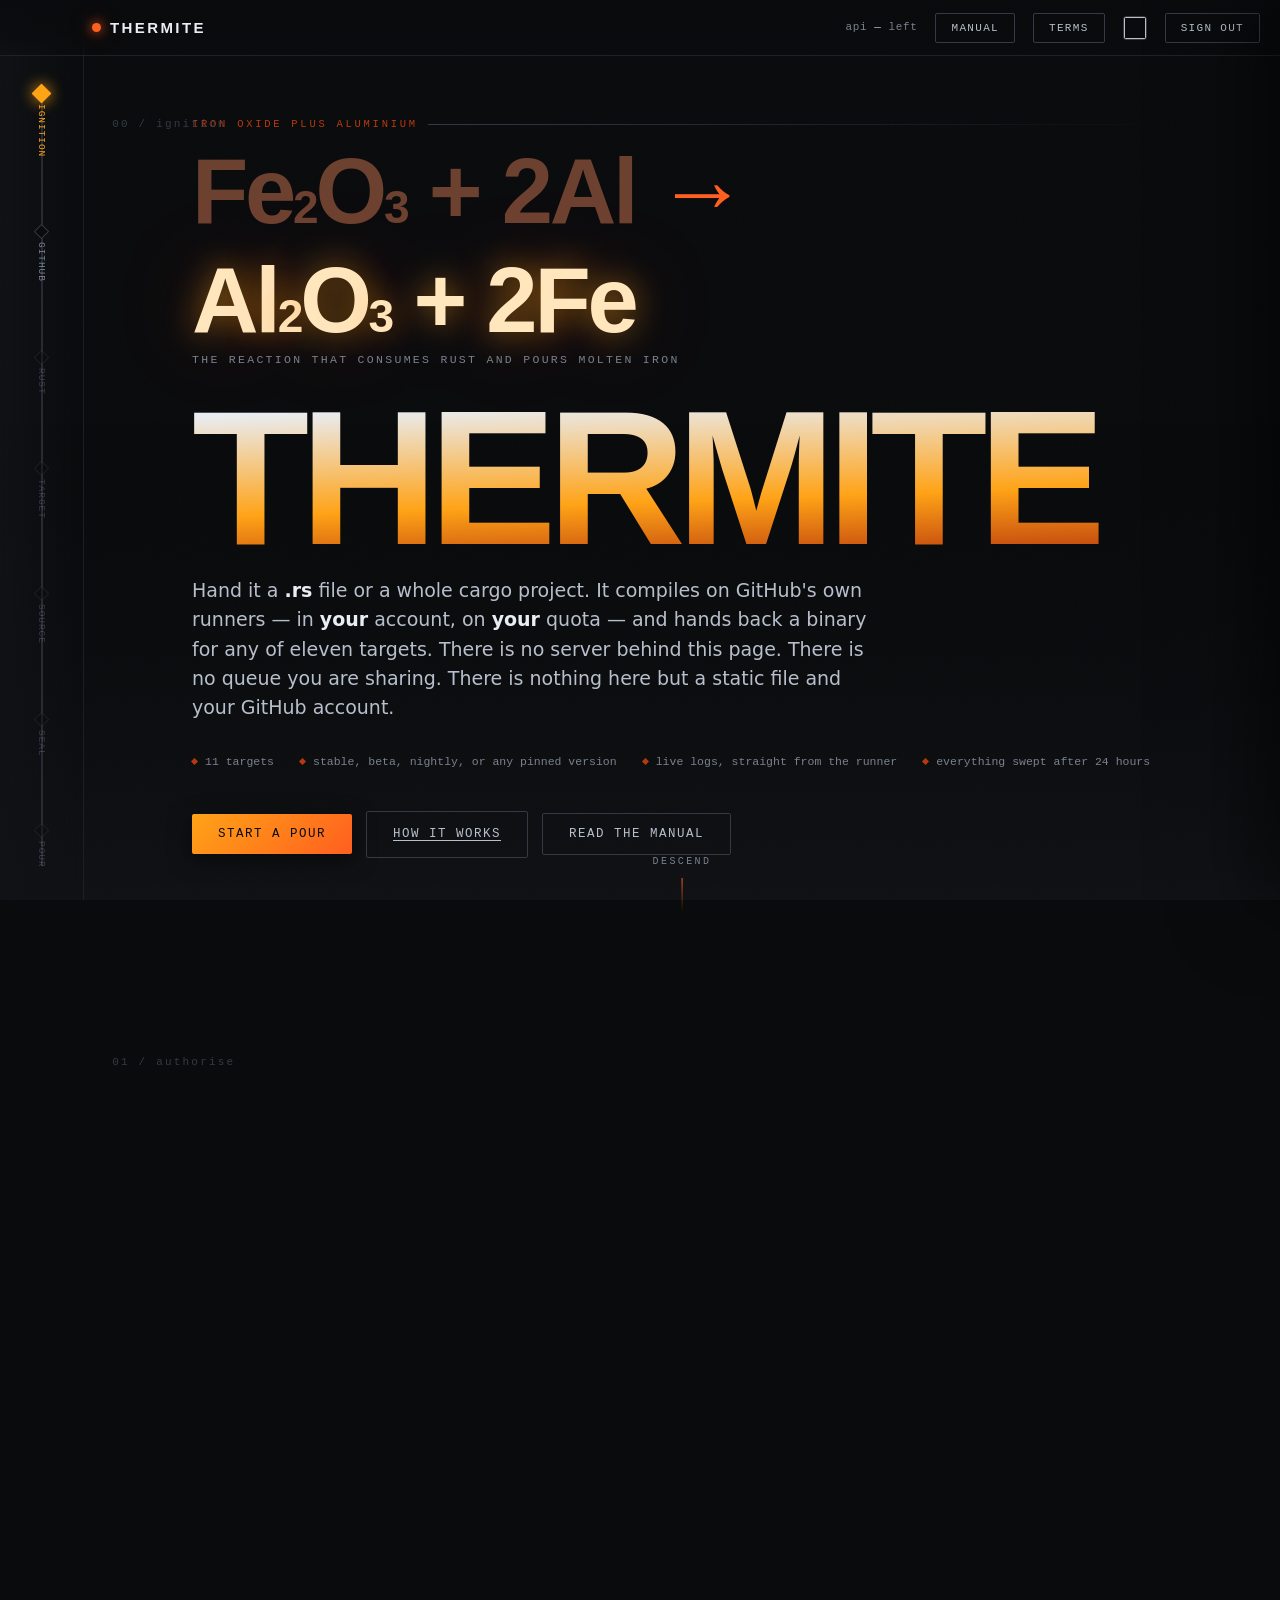
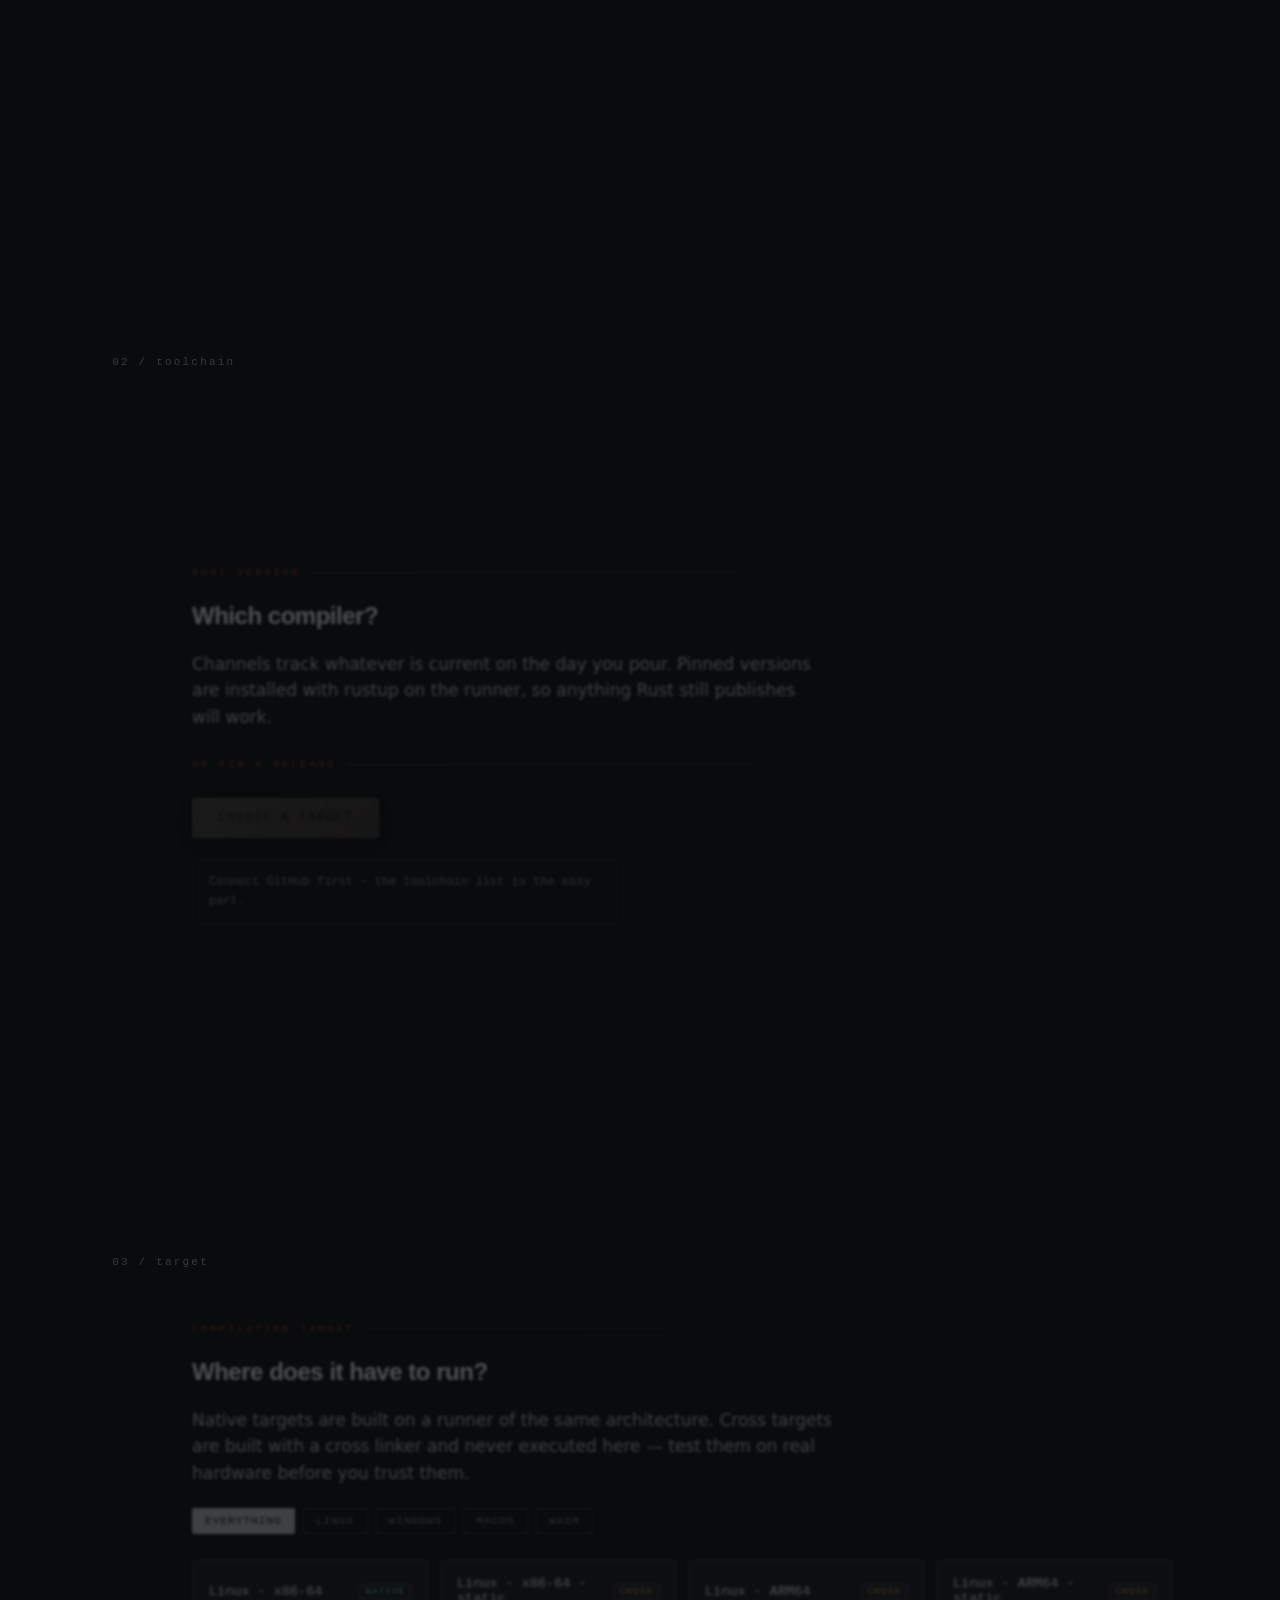
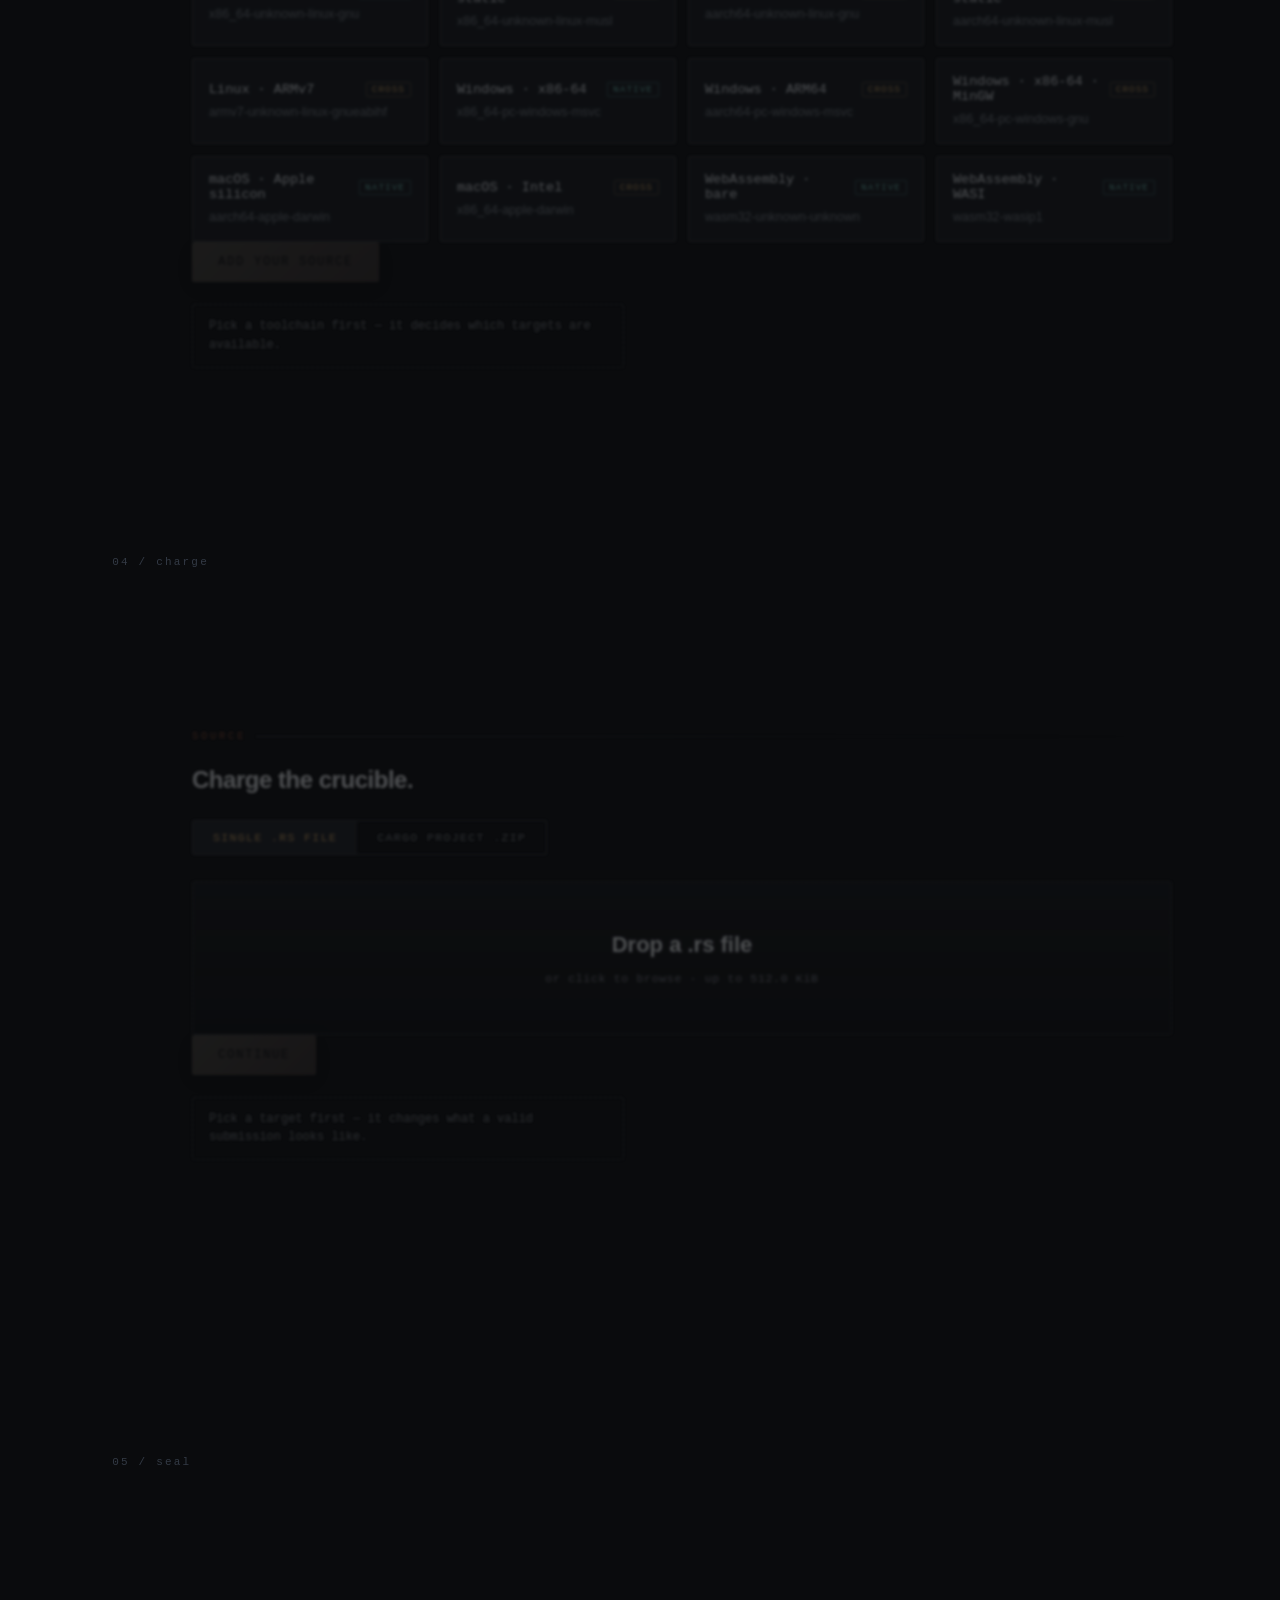
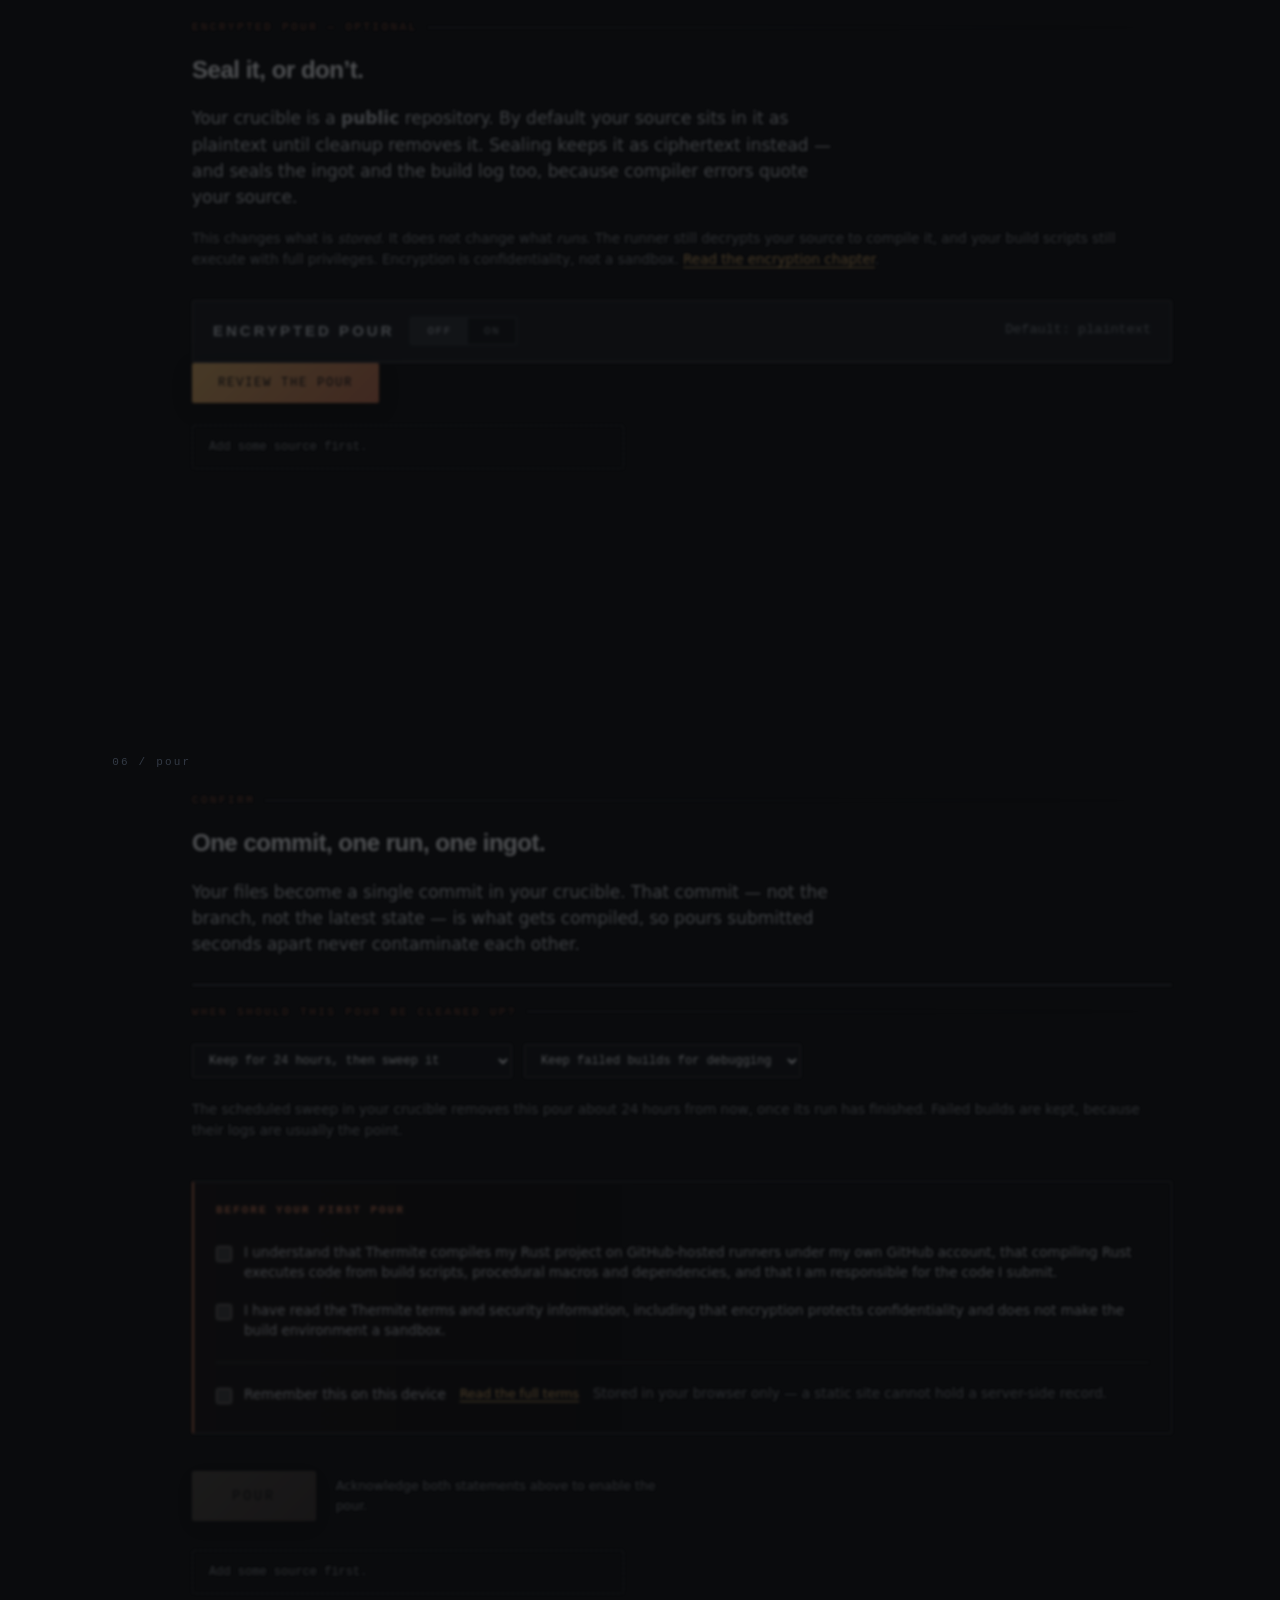
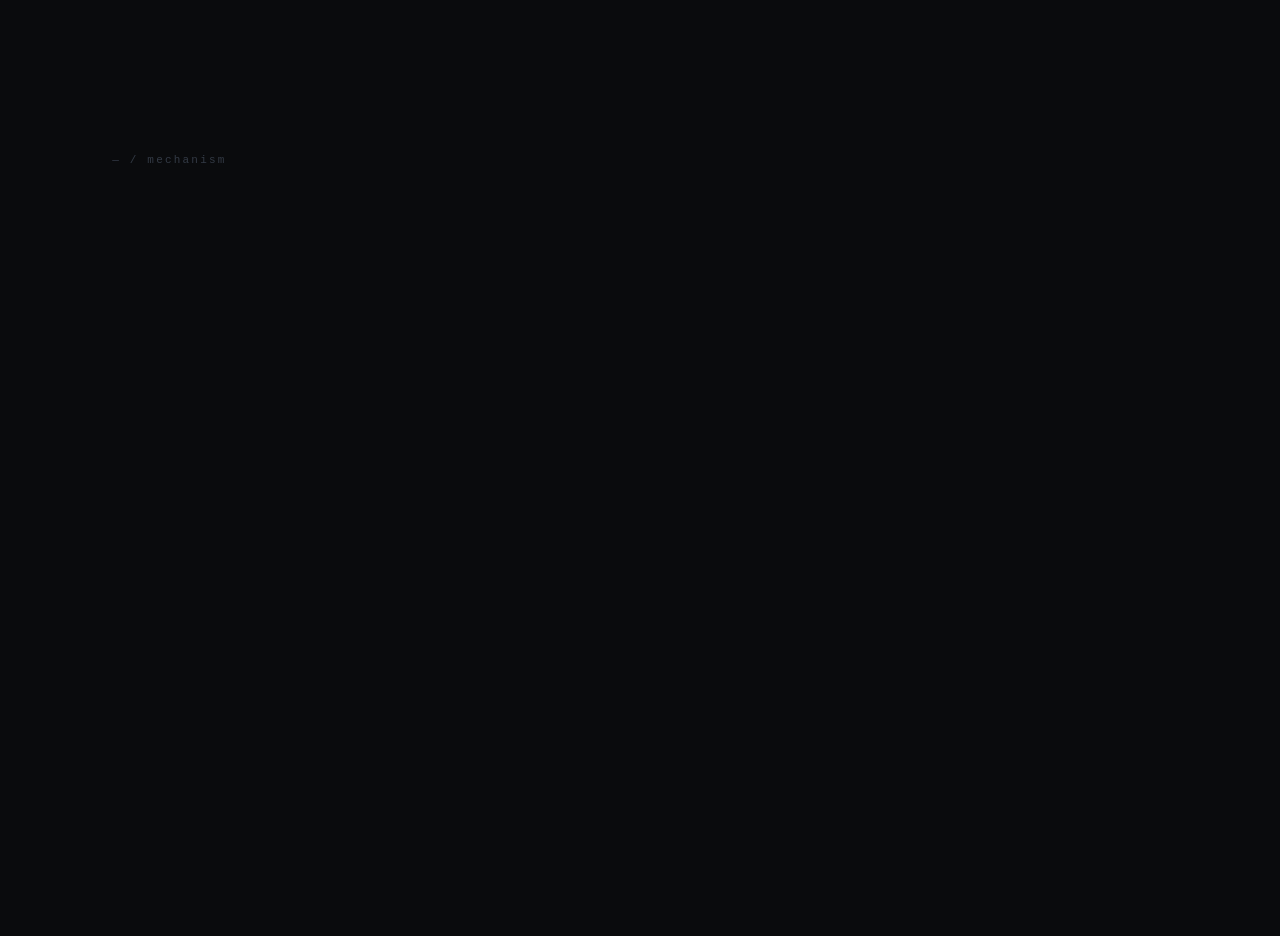
==== index.html @ 6d36d2a3 "Updated pages build" ====
<!doctype html>
<html lang="en">
<head>
<meta charset="utf-8">
<meta name="viewport" content="width=device-width, initial-scale=1, viewport-fit=cover">
<title>Thermite — pour Rust into binaries</title>
<meta name="description" content="Compile Rust for eleven targets on GitHub's own runners. No server, no queue, no account but yours.">
<meta name="color-scheme" content="dark">
<meta name="referrer" content="no-referrer">
<meta http-equiv="Content-Security-Policy" content="
  default-src 'none';
  script-src 'self';
  style-src 'self' https://fonts.googleapis.com;
  font-src https://fonts.gstatic.com data:;
  img-src 'self' https://avatars.githubusercontent.com https://github.com data:;
  connect-src 'self' https://api.github.com https://github.com https://objects.githubusercontent.com https://release-assets.githubusercontent.com;
  form-action 'none';
  base-uri 'none';
  frame-ancestors 'none';
">

<link rel="preconnect" href="https://fonts.gstatic.com" crossorigin>
<link rel="stylesheet" href="https://fonts.googleapis.com/css2?family=Archivo:wdth,wght@62..125,400..900&family=IBM+Plex+Mono:wght@400;500;600&family=IBM+Plex+Sans:wght@400;500;600&display=swap">
<link rel="stylesheet" href="styles/core.css">
<link rel="stylesheet" href="styles/scenes.css">
<link rel="stylesheet" href="styles/crucible.css">
<link rel="stylesheet" href="styles/manual.css">
<link rel="icon" href="data:image/svg+xml,%3Csvg xmlns='http://www.w3.org/2000/svg' viewBox='0 0 32 32'%3E%3Crect width='32' height='32' fill='%230a0b0d'/%3E%3Cpath d='M16 5 L25 27 L7 27 Z' fill='%23ff5f1f'/%3E%3C/svg%3E">
</head>
<body data-mode="descent">

<canvas id="deck" aria-hidden="true"></canvas>
<div id="grain" aria-hidden="true"></div>

<!-- ─────────────────────────────────────────────── rig ─────────────── -->
<header class="rig">
  <div class="rig__mark">Thermite</div>
  <div class="rig__spacer"></div>
  <div class="rig__meter" id="meter" hidden>
    <span>api</span><b id="meter-n">—</b><span>left</span>
  </div>
  <button class="btn btn--ghost btn--small" id="open-docs">Manual</button>
  <button class="btn btn--ghost btn--small" id="open-terms">Terms</button>
  <button class="btn btn--ghost btn--small" id="open-ledger" hidden>Pours</button>
  <div class="rig__who" id="who" hidden>
    <img id="who-avatar" alt="" width="24" height="24">
    <span id="who-name"></span>
    <button class="btn btn--ghost btn--small" id="sign-out">Sign out</button>
  </div>
</header>

<!-- ────────────────────────────────────────────── rail ─────────────── -->
<nav class="rail" aria-label="Progress through the pour">
  <div class="rail__channel"><div class="rail__molten" id="molten"></div></div>
  <div class="rail__stops" id="stops"></div>
</nav>

<!-- ───────────────────────────────────────────── descent ───────────── -->
<main id="descent">

  <!-- 00 ───────────────────────────────────────────────────────────── -->
  <section class="station" id="s-intro" data-key="intro">
    <div class="station__num">00 / ignition</div>
    <div class="station__inner">
      <p class="eyebrow">Iron oxide plus aluminium</p>
      <h1 class="reaction" id="reaction">
        <i class="rx-in">Fe<sub>2</sub>O<sub>3</sub> + 2Al</i>
        <i class="rx-arrow">&rarr;</i>
        <i class="rx-out">Al<sub>2</sub>O<sub>3</sub> + 2Fe</i>
      </h1>
      <p class="hero__caption">The reaction that consumes rust and pours molten iron</p>

      <div class="hero__name">THERMITE</div>

      <p class="hero__lede">
        Hand it a <b>.rs</b> file or a whole cargo project. It compiles on GitHub's own
        runners &mdash; in <b>your</b> account, on <b>your</b> quota &mdash; and hands back a
        binary for any of eleven targets. There is no server behind this page. There is
        no queue you are sharing. There is nothing here but a static file and your
        GitHub account.
      </p>

      <div class="hero__facts">
        <span>11 targets</span>
        <span>stable, beta, nightly, or any pinned version</span>
        <span>live logs, straight from the runner</span>
        <span>everything swept after 24 hours</span>
      </div>

      <div class="hero__cta">
        <button class="btn" data-goto="connect">Start a pour</button>
        <a class="btn btn--ghost" href="#how" data-scrollto="s-how">How it works</a>
        <button class="btn btn--ghost" id="hero-docs">Read the manual</button>
      </div>
    </div>
    <div class="scrollcue">descend</div>
  </section>

  <!-- 01 ───────────────────────────────────────────────────────────── -->
  <section class="station" id="s-connect" data-key="connect">
    <div class="station__num">01 / authorise</div>
    <div class="station__inner">
      <p class="eyebrow">Connect GitHub</p>
      <h2 style="font-size:clamp(28px,4vw,50px)">Your account does the work.</h2>
      <p class="lede" style="margin-top:16px">
        Thermite has no backend and therefore no credentials of its own. You give it a
        fine-grained token scoped to a single repository, it lives in this tab only, and
        it goes nowhere except <code class="mono">api.github.com</code>.
      </p>

      <ul class="perms">
        <li><code>Administration</code> <span>Read &amp; write &mdash; only to create your build repository, once.</span></li>
        <li><code>Contents</code> <span>Read &amp; write &mdash; write job files, read build logs.</span></li>
        <li><code>Workflows</code> <span>Read &amp; write &mdash; install the build workflow during setup.</span></li>
        <li><code>Actions</code> <span>Read &mdash; watch runs. Thermite cannot cancel or re-run anything.</span></li>
        <li><code>Metadata</code> <span>Read &mdash; GitHub requires it alongside the others.</span></li>
      </ul>

      <div class="keyrow">
        <input class="field" id="key-input" type="password" autocomplete="off" spellcheck="false"
               placeholder="github_pat_&hellip;" aria-label="Fine-grained GitHub token">
        <button class="btn" id="key-submit">Connect</button>
        <a class="btn btn--ghost" id="key-make" target="_blank" rel="noopener noreferrer"
           href="https://github.com/settings/personal-access-tokens/new">Create one</a>
      </div>
      <p class="muted" style="margin-top:12px">
        Held in this tab's session storage and dropped when you close it. Nothing is
        written to disk unless you ask for it.
      </p>

      <div id="device-alt" class="hidden" style="margin-top:20px">
        <button class="btn btn--ghost" id="device-start">Sign in with GitHub instead</button>
        <span class="muted" style="margin-left:12px">Uses the device flow.</span>
      </div>

      <div id="device-panel" class="hidden readout" style="margin-top:20px"></div>
      <div id="connect-problem"></div>
      <div id="identity" class="hidden"></div>
      <div id="crucible-state" style="margin-top:20px"></div>

      <div style="margin-top:28px" id="connect-next" class="hidden">
        <button class="btn" data-goto="toolchain">Choose a toolchain</button>
      </div>
    </div>
  </section>

  <!-- 02 ───────────────────────────────────────────────────────────── -->
  <section class="station" id="s-toolchain" data-key="toolchain" data-locked="true">
    <div class="station__num">02 / toolchain</div>
    <div class="station__inner">
      <p class="eyebrow">Rust version</p>
      <h2 style="font-size:clamp(28px,4vw,50px)">Which compiler?</h2>
      <p class="lede" style="margin-top:16px">
        Channels track whatever is current on the day you pour. Pinned versions are
        installed with rustup on the runner, so anything Rust still publishes will work.
      </p>
      <div class="grid" id="channel-grid"></div>
      <p class="eyebrow" style="margin-top:34px">Or pin a release</p>
      <div class="grid" id="version-grid"></div>
      <div style="margin-top:28px">
        <button class="btn" data-goto="target" id="toolchain-next" disabled>Choose a target</button>
      </div>
      <div class="station__lock">Connect GitHub first &mdash; the toolchain list is the easy part.</div>
    </div>
  </section>

  <!-- 03 ───────────────────────────────────────────────────────────── -->
  <section class="station" id="s-target" data-key="target" data-locked="true">
    <div class="station__num">03 / target</div>
    <div class="station__inner">
      <p class="eyebrow">Compilation target</p>
      <h2 style="font-size:clamp(28px,4vw,50px)">Where does it have to run?</h2>
      <p class="lede" style="margin-top:16px">
        Native targets are built on a runner of the same architecture. Cross targets are
        built with a cross linker and never executed here &mdash; test them on real
        hardware before you trust them.
      </p>
      <div class="filters" id="target-filters"></div>
      <div class="grid" id="target-grid"></div>
      <div id="target-readout"></div>
      <div style="margin-top:28px">
        <button class="btn" data-goto="source" id="target-next" disabled>Add your source</button>
      </div>
      <div class="station__lock">Pick a toolchain first &mdash; it decides which targets are available.</div>
    </div>
  </section>

  <!-- 04 ───────────────────────────────────────────────────────────── -->
  <section class="station" id="s-source" data-key="source" data-locked="true">
    <div class="station__num">04 / charge</div>
    <div class="station__inner">
      <p class="eyebrow">Source</p>
      <h2 style="font-size:clamp(28px,4vw,50px)">Charge the crucible.</h2>

      <div class="modeswap" role="group" aria-label="Submission type">
        <button id="mode-single" aria-pressed="true">Single .rs file</button>
        <button id="mode-cargo" aria-pressed="false">Cargo project .zip</button>
      </div>

      <div class="drop" id="drop" tabindex="0" role="button"
           aria-label="Choose a file, or drop one here">
        <div class="drop__big" id="drop-title">Drop a .rs file</div>
        <div class="drop__hint" id="drop-hint">or click to browse &middot; up to 512 KiB</div>
      </div>
      <input type="file" id="file-input" class="sr-only" accept=".rs">

      <div id="source-problem"></div>
      <div id="source-card"></div>

      <div style="margin-top:28px">
        <button class="btn" data-goto="seal" id="source-next" disabled>Continue</button>
      </div>
      <div class="station__lock">Pick a target first &mdash; it changes what a valid submission looks like.</div>
    </div>
  </section>


  <!-- 05 ───────────────────────────────────────────────────────────── -->
  <section class="station" id="s-seal" data-key="seal" data-locked="true">
    <div class="station__num">05 / seal</div>
    <div class="station__inner">
      <p class="eyebrow">Encrypted pour &mdash; optional</p>
      <h2 style="font-size:clamp(28px,4vw,50px)">Seal it, or don&rsquo;t.</h2>
      <p class="lede" style="margin-top:16px">
        Your crucible is a <b>public</b> repository. By default your source sits in it as
        plaintext until cleanup removes it. Sealing keeps it as ciphertext instead &mdash; and
        seals the ingot and the build log too, because compiler errors quote your source.
      </p>
      <p class="muted" style="margin-top:10px;max-width:66ch">
        This changes what is <em>stored</em>. It does not change what <em>runs</em>. The runner
        still decrypts your source to compile it, and your build scripts still execute with full
        privileges. Encryption is confidentiality, not a sandbox.
        <a href="#" data-open-doc="encryption">Read the encryption chapter</a>.
      </p>

      <div class="seal" id="seal-panel">
        <div class="seal__bar">
          <span class="seal__title">Encrypted pour</span>
          <button class="switch" id="seal-toggle" role="switch" aria-checked="false"
                  aria-label="Encrypted pour">
            <span>Off</span><span>On</span>
          </button>
          <div class="seal__sp"></div>
          <span class="muted mono" id="seal-hint">Default: plaintext</span>
        </div>

        <div class="seal__body" id="seal-body" hidden>
          <div class="seal__grid">
            <div class="seal__pane">
              <h4>Source encryption</h4>
              <p>
                Protects your project while it is stored in the public crucible. GitHub needs the
                private half during compilation, so it lives in your repository secrets.
              </p>
              <div id="seal-source-checks"></div>
              <div class="seal__actions" id="seal-source-actions"></div>
            </div>
            <div class="seal__pane">
              <h4>Artifact encryption</h4>
              <p>
                The finished binary and the build log are published encrypted and opened only in
                your browser. Only you ever hold this private key.
              </p>
              <div id="seal-artifact-checks"></div>
              <div class="seal__actions" id="seal-artifact-actions"></div>
            </div>
          </div>
          <div class="verdict" id="seal-verdict" data-ok="false"></div>
          <div id="seal-keyout" style="padding:0 20px 20px"></div>
        </div>
      </div>

      <div style="margin-top:28px">
        <button class="btn" data-goto="confirm" id="seal-next">Review the pour</button>
      </div>
      <div class="station__lock">Add some source first.</div>
    </div>
  </section>

  <!-- 06 ───────────────────────────────────────────────────────────── -->
  <section class="station" id="s-confirm" data-key="confirm" data-locked="true">
    <div class="station__num">06 / pour</div>
    <div class="station__inner">
      <p class="eyebrow">Confirm</p>
      <h2 style="font-size:clamp(28px,4vw,50px)">One commit, one run, one ingot.</h2>
      <p class="lede" style="margin-top:16px">
        Your files become a single commit in your crucible. That commit &mdash; not the
        branch, not the latest state &mdash; is what gets compiled, so pours submitted
        seconds apart never contaminate each other.
      </p>
      <div class="sheet" id="confirm-sheet"></div>

      <div class="policy">
        <p class="eyebrow" style="margin-top:26px">When should this pour be cleaned up?</p>
        <div class="policy__row">
          <select id="cleanup-policy" aria-label="Cleanup policy">
            <option value="expire">Keep for 24 hours, then sweep it</option>
            <option value="onReturn">Delete once I have retrieved the ingot</option>
            <option value="onSuccess">Delete as soon as the build succeeds</option>
          </select>
          <select id="cleanup-failure" aria-label="Failed build policy">
            <option value="keep">Keep failed builds for debugging</option>
            <option value="clean">Clean up failed builds too</option>
          </select>
        </div>
        <p class="muted" id="cleanup-note"></p>
      </div>

      <div class="consent" id="consent" hidden>
        <h3>Before your first pour</h3>
        <div id="consent-acks"></div>
        <div class="consent__ft">
          <label class="ack" style="padding:0">
            <input type="checkbox" id="consent-remember">
            <span>Remember this on this device</span>
          </label>
          <a href="#" id="consent-read">Read the full terms</a>
          <span id="consent-state"></span>
        </div>
      </div>

      <div class="ignite">
        <button class="btn" id="pour-btn">Pour</button>
        <p class="ignite__note" id="pour-note">
          Uses your GitHub Actions minutes. Public repositories are unmetered.
        </p>
      </div>
      <div id="pour-problem"></div>
      <div class="station__lock">Add some source first.</div>
    </div>
  </section>

  <!-- how ──────────────────────────────────────────────────────────── -->
  <section class="station" id="s-how" data-key="how" style="min-height:auto">
    <div class="station__num">— / mechanism</div>
    <div class="station__inner">
      <p class="eyebrow">What actually happens</p>
      <h2 style="font-size:clamp(24px,3vw,38px)">No magic, and one honest limitation.</h2>
      <div class="sheet" style="margin-top:24px">
        <dl>
          <dt>Your repository</dt>
          <dd>A public repo called <b>thermite-crucible</b> is created on your account and lined with two workflows. It holds nothing but throwaway jobs and is safe to delete at any time.</dd>
          <dt>The commit</dt>
          <dd>Each pour is one commit adding <b>jobs/&lt;ulid&gt;/</b>. The workflow checks out that exact SHA and refuses any commit that adds more than one job.</dd>
          <dt>Live logs</dt>
          <dd>GitHub's log endpoint redirects to a host that sends no CORS headers, so a browser can never read it. Instead the runner writes its own output to a branch every 2.5 seconds and this page reads that. Slightly slower, considerably more honest.</dd>
          <dt>The download</dt>
          <dd>Artifacts hit the same wall, so the binary is also published as a release asset &mdash; a plain URL that needs no token and outlives your session.</dd>
          <dt>Cleanup</dt>
          <dd>A scheduled workflow sweeps pours after 24 hours, and checks the Actions API first so a build that is still running is never touched.</dd>
          <dt>What it costs</dt>
          <dd>Nothing, and no one else's quota. Actions minutes on public repositories are unmetered. Thermite caps you at 12 pours an hour so a stuck loop cannot run away.</dd>
        </dl>
      </div>
    </div>
  </section>
</main>

<!-- ───────────────────────────────────────────── furnace ───────────── -->
<div id="furnace" role="region" aria-label="Build in progress">
  <div class="fhead">
    <div class="fhead__id"><small>pour</small><span id="f-id">—</span></div>
    <div class="fhead__id"><small>commit</small><span id="f-sha">—</span></div>
    <div class="fhead__spacer"></div>
    <div class="fhead__clock" id="f-clock">0s</div>
    <div class="fhead__status" id="f-status" data-tone="cold">Queued</div>
    <button class="btn btn--ghost btn--small" id="f-back">Leave</button>
  </div>

  <div class="pipeline" id="pipeline"></div>

  <div class="fbody">
    <div class="pool">
      <canvas id="crucible" aria-hidden="true"></canvas>
      <div class="meta"><dl id="f-meta"></dl></div>
    </div>

    <div class="term">
      <div class="term__bar">
        <span class="dot" id="term-dot"></span>
        <span id="term-title">the crucible</span>
        <span class="sp"></span>
        <button id="term-follow" aria-pressed="true">Follow</button>
        <button id="term-motion" aria-pressed="true">Motion</button>
        <button id="term-copy">Copy</button>
      </div>
      <div class="term__view" id="term-view" tabindex="0" role="log" aria-live="polite" aria-label="Build log">
        <span class="term__empty">Waiting for the runner to pick this up&hellip;</span>
      </div>
    </div>
  </div>

  <div class="ffoot" id="f-foot"></div>
</div>

<!-- ────────────────────────────────────────────── ledger ───────────── -->
<aside id="ledger" aria-label="Previous pours" aria-hidden="true">
  <div class="ledger__head">
    <h2 class="display">Pours</h2>
    <div class="rig__spacer" style="flex:1"></div>
    <button class="btn btn--ghost btn--small" id="ledger-refresh">Refresh</button>
    <button class="btn btn--ghost btn--small" id="ledger-close">Close</button>
  </div>
  <div class="ledger__list" id="ledger-list"></div>
  <div style="padding:16px 22px;border-top:1px solid var(--ash);display:flex;gap:8px;flex-wrap:wrap">
    <button class="btn btn--ghost btn--small" id="ledger-cleanall">Clean up all</button>
    <div style="flex:1"></div>
    <button class="btn btn--ghost btn--small" id="ledger-decommission">Decommission crucible</button>
  </div>
</aside>

<!-- ─────────────────────────────────────────────── manual ──────────── -->
<div class="manual" id="manual-docs" data-active="false" role="dialog" aria-modal="true" aria-label="Thermite manual">
  <div class="manual__bar">
    <span class="manual__plate">Thermite &middot; <b>forge manual</b></span>
    <div class="manual__sp"></div>
    <button class="btn btn--ghost btn--small" id="docs-to-terms">Terms</button>
    <button class="btn btn--ghost btn--small" id="manual-close">Close</button>
  </div>
  <div class="manual__body">
    <nav class="manual__index" id="docs-index" aria-label="Manual contents"></nav>
    <div class="manual__pages" id="docs-pages"></div>
  </div>
</div>

<div class="manual" id="manual-terms" data-active="false" role="dialog" aria-modal="true" aria-label="Thermite terms">
  <div class="manual__bar">
    <span class="manual__plate">Thermite &middot; <b>terms &amp; security</b></span>
    <div class="manual__sp"></div>
    <button class="btn btn--ghost btn--small" id="terms-manual">Manual</button>
    <button class="btn btn--ghost btn--small" id="terms-close">Close</button>
  </div>
  <div class="manual__body" style="grid-template-columns:1fr">
    <div class="manual__pages" id="terms-pages"></div>
  </div>
</div>

<div class="sheetdim" id="dialog-host" data-open="false" role="dialog" aria-modal="true"></div>

<div id="toasts" aria-live="polite"></div>

<script type="module" src="js/app.js"></script>
<noscript>
  <div style="padding:80px 24px;max-width:60ch;margin:0 auto">
    <h1 style="font-family:sans-serif">Thermite needs JavaScript</h1>
    <p style="color:#b6bfcb;font-family:sans-serif">
      Everything here happens in your browser, talking directly to GitHub's API.
      Without scripting there is nothing to show.
    </p>
  </div>
</noscript>
</body>
</html>
---- styles/core.css ----
/* THERMITE — core
 *
 * The palette is a temperature ramp and it carries meaning: cold steel for
 * anything waiting, oxide red for anything about to react, ember and pour for
 * work in progress, white-hot at the moment of linking, quenched cyan for a
 * finished ingot. Nothing is coloured for decoration.
 */

@font-face { font-family: 'ArchivoLocal'; src: local('Archivo'); font-display: swap; }

:root {
  /* --- the ramp ------------------------------------------------------- */
  --slag:      #0a0b0d;
  --iron:      #101317;
  --panel:     #161a20;
  --raised:    #1d222a;
  --ash:       #262c35;
  --rule:      #333a45;
  --scale:     #78828f;   /* cold labels */
  --steel:     #b6bfcb;   /* body */
  --bright:    #e9eef5;   /* headings */

  --oxide:     #b8390d;
  --ember:     #ff5f1f;
  --pour:      #ffa317;
  --whitehot:  #ffe6bd;
  --quench:    #2fd9bd;
  --fault:     #ff3f52;

  /* --- type ----------------------------------------------------------- */
  --display: 'Archivo', 'ArchivoLocal', 'Helvetica Neue', Helvetica, Arial, sans-serif;
  --body: 'IBM Plex Sans', system-ui, -apple-system, 'Segoe UI', sans-serif;
  --mono: 'IBM Plex Mono', ui-monospace, SFMono-Regular, Menlo, Consolas, monospace;

  --rail-w: 84px;
  --rig-h: 56px;
  --ease: cubic-bezier(.22,.61,.36,1);
  --ease-in: cubic-bezier(.55,.06,.68,.19);
}

* { box-sizing: border-box; }

html { scroll-behavior: smooth; }

body {
  margin: 0;
  min-height: 100dvh;
  background: var(--slag);
  color: var(--steel);
  font-family: var(--body);
  font-size: 16px;
  line-height: 1.55;
  -webkit-font-smoothing: antialiased;
  overflow-x: hidden;
}

body[data-mode='furnace'] { overflow: hidden; }

h1, h2, h3, .display {
  font-family: var(--display);
  font-weight: 800;
  font-stretch: 118%;
  letter-spacing: -0.02em;
  color: var(--bright);
  margin: 0;
  text-wrap: balance;
}

a { color: var(--pour); text-decoration-thickness: 1px; text-underline-offset: 3px; }
a:hover { color: var(--whitehot); }

:focus-visible {
  outline: 2px solid var(--pour);
  outline-offset: 3px;
  border-radius: 2px;
}

::selection { background: var(--oxide); color: var(--whitehot); }

/* --- ambient layers --------------------------------------------------- */

#deck {
  position: fixed; inset: 0;
  width: 100%; height: 100%;
  z-index: 0;
  pointer-events: none;
}

#grain {
  position: fixed; inset: 0; z-index: 1;
  pointer-events: none;
  opacity: .035;
  background-image: url("data:image/svg+xml,%3Csvg xmlns='http://www.w3.org/2000/svg' width='140' height='140'%3E%3Cfilter id='n'%3E%3CfeTurbulence type='fractalNoise' baseFrequency='.85' numOctaves='3'/%3E%3C/filter%3E%3Crect width='140' height='140' filter='url(%23n)'/%3E%3C/svg%3E");
  mix-blend-mode: overlay;
}

/* --- rig (top bar) ----------------------------------------------------- */

.rig {
  position: fixed; top: 0; left: 0; right: 0; height: var(--rig-h);
  z-index: 60;
  display: flex; align-items: center; gap: 18px;
  padding: 0 20px 0 calc(var(--rail-w) + 8px);
  background: linear-gradient(180deg, rgba(10,11,13,.94), rgba(10,11,13,.55) 70%, transparent);
  backdrop-filter: blur(14px);
  border-bottom: 1px solid rgba(51,58,69,.5);
}

.rig__mark {
  font-family: var(--display); font-weight: 900; font-stretch: 125%;
  font-size: 15px; letter-spacing: .16em; color: var(--bright);
  text-transform: uppercase;
  display: flex; align-items: center; gap: 9px;
}
.rig__mark::before {
  content: ''; width: 9px; height: 9px; border-radius: 50%;
  background: var(--ember);
  box-shadow: 0 0 12px var(--ember), 0 0 26px rgba(255,95,31,.4);
  animation: pulse 2.6s var(--ease) infinite;
}
@keyframes pulse { 0%,100% { opacity: 1; } 50% { opacity: .35; } }

.rig__spacer { flex: 1; }

.rig__meter {
  font-family: var(--mono); font-size: 11px; color: var(--scale);
  letter-spacing: .06em; display: flex; align-items: center; gap: 7px;
}
.rig__meter b { color: var(--steel); font-weight: 500; }
.rig__meter[data-thin='true'] b { color: var(--pour); }

.rig__who {
  display: flex; align-items: center; gap: 9px;
  font-family: var(--mono); font-size: 12px; color: var(--steel);
}
.rig__who img { width: 24px; height: 24px; border-radius: 3px; border: 1px solid var(--rule); }

/* --- rail (the descent) ------------------------------------------------ */

.rail {
  position: fixed; top: 0; bottom: 0; left: 0; width: var(--rail-w);
  z-index: 55;
  display: flex; flex-direction: column; align-items: center;
  padding: calc(var(--rig-h) + 26px) 0 26px;
  background: linear-gradient(90deg, rgba(16,19,23,.9), rgba(16,19,23,0));
  border-right: 1px solid rgba(51,58,69,.35);
}

.rail__channel {
  position: absolute; top: calc(var(--rig-h) + 34px); bottom: 34px; left: 50%;
  width: 2px; margin-left: -1px;
  background: var(--ash);
  overflow: hidden;
}
.rail__molten {
  position: absolute; inset: 0 0 auto 0; height: 0%;
  background: linear-gradient(180deg, var(--oxide), var(--ember) 45%, var(--pour));
  box-shadow: 0 0 14px rgba(255,95,31,.6);
  transition: height .18s linear;
}
.rail__molten::after {
  content: ''; position: absolute; left: -3px; right: -3px; bottom: -2px; height: 10px;
  background: radial-gradient(ellipse at center, var(--whitehot), transparent 70%);
}

.rail__stops { position: relative; z-index: 2; display: flex; flex-direction: column;
  justify-content: space-between; height: 100%; align-items: center; }

.stop {
  appearance: none; background: none; border: 0; cursor: pointer;
  width: 44px; padding: 6px 0;
  display: flex; flex-direction: column; align-items: center; gap: 5px;
  color: var(--scale); font-family: var(--mono); font-size: 9.5px;
  letter-spacing: .1em; text-transform: uppercase;
  transition: color .3s var(--ease);
}
.stop::before {
  content: ''; width: 9px; height: 9px;
  background: var(--slag); border: 1.5px solid var(--rule);
  transform: rotate(45deg);
  transition: all .35s var(--ease);
}
.stop[data-state='active'] { color: var(--pour); }
.stop[data-state='active']::before {
  border-color: var(--pour); background: var(--pour);
  box-shadow: 0 0 12px var(--pour); transform: rotate(45deg) scale(1.25);
}
.stop[data-state='done'] { color: var(--steel); }
.stop[data-state='done']::before { border-color: var(--quench); background: var(--quench); }
.stop[data-state='locked'] { opacity: .38; cursor: not-allowed; }
.stop span { writing-mode: vertical-rl; }

/* --- controls ---------------------------------------------------------- */

.btn {
  appearance: none; cursor: pointer;
  font-family: var(--mono); font-size: 12.5px; font-weight: 500;
  letter-spacing: .12em; text-transform: uppercase;
  padding: 13px 26px;
  color: var(--slag);
  background: linear-gradient(135deg, var(--pour), var(--ember));
  border: 0; border-radius: 2px;
  position: relative; overflow: hidden;
  transition: transform .18s var(--ease), box-shadow .25s var(--ease), filter .2s;
  box-shadow: 0 0 0 rgba(255,95,31,0), 0 6px 22px rgba(0,0,0,.5);
}
.btn:hover:not(:disabled) {
  transform: translateY(-1px);
  box-shadow: 0 0 26px rgba(255,95,31,.42), 0 8px 26px rgba(0,0,0,.55);
  filter: brightness(1.08);
}
.btn:active:not(:disabled) { transform: translateY(0); }
.btn:disabled { opacity: .35; cursor: not-allowed; filter: grayscale(.7); }

.btn--ghost {
  background: transparent; color: var(--steel);
  border: 1px solid var(--rule); box-shadow: none;
}
.btn--ghost:hover:not(:disabled) {
  color: var(--bright); border-color: var(--pour); box-shadow: none; filter: none;
}
.btn--quench { background: linear-gradient(135deg, var(--quench), #14a58c); }
.btn--quench:hover:not(:disabled) { box-shadow: 0 0 26px rgba(47,217,189,.35), 0 8px 26px rgba(0,0,0,.55); }

.btn--small { padding: 8px 15px; font-size: 11px; }

.field {
  width: 100%;
  background: var(--iron);
  border: 1px solid var(--rule);
  border-radius: 2px;
  color: var(--bright);
  font-family: var(--mono); font-size: 13px;
  padding: 12px 14px;
  transition: border-color .2s, box-shadow .2s;
}
.field:focus {
  outline: none; border-color: var(--pour);
  box-shadow: 0 0 0 1px var(--pour), 0 0 22px rgba(255,163,23,.14);
}
.field::placeholder { color: #5b6470; }

.eyebrow {
  font-family: var(--mono); font-size: 10.5px; letter-spacing: .26em;
  text-transform: uppercase; color: var(--oxide);
  display: flex; align-items: center; gap: 10px; margin: 0 0 16px;
}
.eyebrow::after { content: ''; flex: 1; height: 1px; background: linear-gradient(90deg, var(--rule), transparent); }

.lede { font-size: 17px; color: var(--steel); max-width: 60ch; text-wrap: pretty; }
.muted { color: var(--scale); font-size: 13.5px; }
.mono { font-family: var(--mono); }

.tag {
  display: inline-flex; align-items: center; gap: 6px;
  font-family: var(--mono); font-size: 10.5px; letter-spacing: .1em;
  text-transform: uppercase; padding: 3px 8px;
  border: 1px solid var(--rule); border-radius: 2px; color: var(--scale);
}
.tag[data-tone='hot'] { color: var(--pour); border-color: rgba(255,163,23,.4); }
.tag[data-tone='cold'] { color: var(--scale); }
.tag[data-tone='quench'] { color: var(--quench); border-color: rgba(47,217,189,.4); }
.tag[data-tone='fault'] { color: var(--fault); border-color: rgba(255,63,82,.4); }
.tag[data-tone='warm'] { color: var(--ember); border-color: rgba(255,95,31,.4); }

/* --- toasts ------------------------------------------------------------ */

#toasts {
  position: fixed; right: 20px; bottom: 20px; z-index: 200;
  display: flex; flex-direction: column; gap: 10px; max-width: 380px;
}
.toast {
  background: var(--panel); border: 1px solid var(--rule);
  border-left: 3px solid var(--pour);
  padding: 13px 16px; border-radius: 2px;
  font-size: 13.5px; color: var(--steel);
  box-shadow: 0 12px 40px rgba(0,0,0,.6);
  animation: toast-in .3s var(--ease);
}
.toast[data-kind='error'] { border-left-color: var(--fault); }
.toast[data-kind='good'] { border-left-color: var(--quench); }
.toast b { display: block; color: var(--bright); font-family: var(--mono);
  font-size: 11px; letter-spacing: .12em; text-transform: uppercase; margin-bottom: 4px; }
@keyframes toast-in { from { opacity: 0; transform: translateX(20px); } }

/* --- utility ----------------------------------------------------------- */

.hidden { display: none !important; }
.sr-only {
  position: absolute; width: 1px; height: 1px; padding: 0; margin: -1px;
  overflow: hidden; clip: rect(0 0 0 0); white-space: nowrap; border: 0;
}

.spinner {
  display: inline-block; width: 13px; height: 13px;
  border: 1.5px solid var(--rule); border-top-color: var(--pour);
  border-radius: 50%; animation: spin .7s linear infinite;
  vertical-align: -2px;
}
@keyframes spin { to { transform: rotate(360deg); } }

@media (max-width: 860px) {
  :root { --rail-w: 0px; }
  .rail { display: none; }
  .rig { padding-left: 16px; }
}

@media (prefers-reduced-motion: reduce) {
  html { scroll-behavior: auto; }
  *, *::before, *::after {
    animation-duration: .001ms !important;
    animation-iteration-count: 1 !important;
    transition-duration: .001ms !important;
  }
}
---- styles/scenes.css ----
/* THERMITE — the descent.
 *
 * Stations down a single pour line. Each one reveals as it enters the channel
 * and dims as it leaves, so the page reads as one continuous fall rather than
 * a stack of cards.
 */

#descent {
  position: relative; z-index: 10;
  padding-left: var(--rail-w);
}

.station {
  position: relative;
  min-height: 100dvh;
  display: flex; align-items: center;
  padding: calc(var(--rig-h) + 60px) 6vw 80px;
}

.station__inner {
  width: 100%; max-width: 980px; margin: 0 auto;
  opacity: 0;
  transform: translateY(38px);
  transition: opacity .7s var(--ease), transform .7s var(--ease), filter .7s var(--ease);
  filter: blur(6px);
}
.station[data-visible='true'] .station__inner { opacity: 1; transform: none; filter: none; }
.station[data-visible='past'] .station__inner { opacity: .28; transform: translateY(-18px); filter: blur(2px); }

.station[data-locked='true'] .station__inner { opacity: .3; filter: blur(1.5px) grayscale(.5); }
.station[data-locked='true'] .station__inner * { pointer-events: none; }

.station__lock {
  display: none;
  font-family: var(--mono); font-size: 12px; color: var(--scale);
  border: 1px dashed var(--rule); padding: 12px 16px; border-radius: 2px;
  margin-top: 22px; max-width: 60ch;
}
.station[data-locked='true'] .station__lock { display: block; }

.station__num {
  position: absolute; left: 2.2vw; top: calc(var(--rig-h) + 60px);
  font-family: var(--mono); font-size: 11px; color: var(--rule);
  letter-spacing: .2em;
}

/* --- hero -------------------------------------------------------------- */

#s-intro { min-height: 100dvh; }

.reaction {
  font-family: var(--display);
  font-weight: 900; font-stretch: 125%;
  font-size: clamp(34px, 7.2vw, 104px);
  line-height: .96; letter-spacing: -.035em;
  display: flex; flex-wrap: wrap; align-items: baseline; gap: .22em;
  margin: 0 0 6px;
}
.reaction i { font-style: normal; }
.reaction sub { font-size: .5em; vertical-align: baseline; }

.reaction .rx-in { color: #6d4130; }
.reaction .rx-arrow { color: var(--ember); position: relative; }
.reaction .rx-out {
  color: var(--whitehot);
  text-shadow: 0 0 32px rgba(255,163,23,.55), 0 0 90px rgba(255,95,31,.28);
}

.reaction--lit .rx-in { animation: oxidise 1.6s var(--ease) .3s both; }
.reaction--lit .rx-arrow { animation: ignite 1.1s var(--ease) .8s both; }
.reaction--lit .rx-out { animation: pourout 1.4s var(--ease) 1.2s both; }

@keyframes oxidise { from { color: #3a3f47; } to { color: #6d4130; } }
@keyframes ignite {
  0% { color: #3a3f47; transform: scale(.9); }
  40% { color: var(--whitehot); transform: scale(1.06); }
  100% { color: var(--ember); transform: none; }
}
@keyframes pourout {
  0% { color: #3a3f47; text-shadow: none; opacity: .3; }
  100% { color: var(--whitehot); opacity: 1;
    text-shadow: 0 0 32px rgba(255,163,23,.55), 0 0 90px rgba(255,95,31,.28); }
}

.hero__caption {
  font-family: var(--mono); font-size: 11.5px; letter-spacing: .2em;
  text-transform: uppercase; color: var(--scale); margin: 2px 0 30px;
}

.hero__name {
  font-family: var(--display); font-weight: 900; font-stretch: 125%;
  font-size: clamp(60px, 15vw, 200px); line-height: .82;
  letter-spacing: -.05em; color: var(--bright);
  margin: 26px 0 18px;
  background: linear-gradient(178deg, var(--bright) 8%, var(--pour) 62%, var(--oxide) 100%);
  -webkit-background-clip: text; background-clip: text;
  -webkit-text-fill-color: transparent;
}

.hero__lede { font-size: clamp(15px, 1.6vw, 19px); max-width: 56ch; color: var(--steel); }
.hero__lede b { color: var(--bright); font-weight: 600; }

.hero__facts {
  display: flex; flex-wrap: wrap; gap: 10px 26px; margin-top: 30px;
  font-family: var(--mono); font-size: 11.5px; color: var(--scale);
}
.hero__facts span { display: flex; align-items: center; gap: 8px; }
.hero__facts span::before { content: ''; width: 5px; height: 5px; background: var(--oxide); transform: rotate(45deg); }

.hero__cta { display: flex; flex-wrap: wrap; gap: 14px; margin-top: 40px; align-items: center; }

.scrollcue {
  position: absolute; bottom: 26px; left: 50%; transform: translateX(-50%);
  font-family: var(--mono); font-size: 10px; letter-spacing: .24em;
  text-transform: uppercase; color: var(--scale);
  display: flex; flex-direction: column; align-items: center; gap: 9px;
}
.scrollcue::after {
  content: ''; width: 1px; height: 34px;
  background: linear-gradient(180deg, var(--ember), transparent);
  animation: drip 2s var(--ease) infinite;
}
@keyframes drip { 0% { transform: scaleY(0); transform-origin: top; } 60%,100% { transform: scaleY(1); transform-origin: top; } }

/* --- choice grids ------------------------------------------------------ */

.grid {
  display: grid; gap: 12px; margin-top: 26px;
  grid-template-columns: repeat(auto-fill, minmax(226px, 1fr));
}

.choice {
  appearance: none; text-align: left; cursor: pointer;
  background: var(--panel); border: 1px solid var(--rule); border-radius: 2px;
  padding: 15px 16px; color: var(--steel);
  position: relative; overflow: hidden;
  transition: border-color .25s var(--ease), transform .25s var(--ease), background .25s;
}
.choice::before {
  content: ''; position: absolute; left: 0; top: 0; bottom: 0; width: 2px;
  background: var(--ember); transform: scaleY(0); transform-origin: top;
  transition: transform .3s var(--ease);
}
.choice:hover { border-color: #4a525e; transform: translateY(-2px); }
.choice:hover::before { transform: scaleY(1); }
.choice[aria-pressed='true'] {
  border-color: var(--pour); background: #1c1d1c;
  box-shadow: inset 0 0 40px rgba(255,163,23,.07);
}
.choice[aria-pressed='true']::before { transform: scaleY(1); background: var(--pour); box-shadow: 0 0 14px var(--pour); }
.choice[disabled] { opacity: .34; cursor: not-allowed; }

.choice__name {
  font-family: var(--mono); font-size: 13.5px; color: var(--bright);
  display: flex; align-items: center; justify-content: space-between; gap: 10px;
}
.choice__note { font-size: 12.5px; color: var(--scale); margin-top: 6px; line-height: 1.45; }
.choice__flag {
  font-family: var(--mono); font-size: 9.5px; letter-spacing: .1em; text-transform: uppercase;
  color: var(--scale); border: 1px solid var(--rule); padding: 1px 5px; border-radius: 2px;
}
.choice__flag[data-kind='native'] { color: var(--quench); border-color: rgba(47,217,189,.35); }
.choice__flag[data-kind='cross'] { color: var(--pour); border-color: rgba(255,163,23,.3); }

.filters { display: flex; flex-wrap: wrap; gap: 8px; margin-top: 22px; }
.filter {
  appearance: none; cursor: pointer; background: transparent;
  border: 1px solid var(--rule); color: var(--scale); border-radius: 2px;
  font-family: var(--mono); font-size: 11px; letter-spacing: .1em; text-transform: uppercase;
  padding: 6px 12px; transition: all .2s;
}
.filter[aria-pressed='true'] { color: var(--slag); background: var(--steel); border-color: var(--steel); }

/* --- target detail ----------------------------------------------------- */

.readout {
  margin-top: 24px; border: 1px solid var(--rule); border-left: 2px solid var(--pour);
  background: linear-gradient(90deg, rgba(255,163,23,.05), transparent 60%);
  padding: 16px 20px; border-radius: 2px;
}
.readout__t { font-family: var(--mono); font-size: 13px; color: var(--bright); }
.readout__d { font-size: 13.5px; color: var(--scale); margin-top: 7px; max-width: 66ch; }
.readout__warn { color: var(--pour); }

/* --- upload ------------------------------------------------------------ */

.drop {
  margin-top: 26px; border: 1px dashed var(--rule); border-radius: 3px;
  background: linear-gradient(180deg, rgba(22,26,32,.7), rgba(16,19,23,.4));
  padding: 46px 30px; text-align: center;
  transition: border-color .25s, background .25s, transform .25s var(--ease);
  cursor: pointer; position: relative; overflow: hidden;
}
.drop:hover, .drop[data-over='true'] {
  border-color: var(--pour); background: rgba(255,163,23,.05); transform: scale(1.005);
}
.drop[data-over='true']::after {
  content: ''; position: absolute; inset: 0;
  background: radial-gradient(ellipse at center, rgba(255,163,23,.12), transparent 65%);
}
.drop__big {
  font-family: var(--display); font-weight: 800; font-stretch: 118%;
  font-size: 22px; color: var(--bright); margin-bottom: 8px;
}
.drop__hint { font-family: var(--mono); font-size: 11.5px; color: var(--scale); letter-spacing: .06em; }

.modeswap { display: flex; gap: 0; margin-top: 22px; border: 1px solid var(--rule); width: fit-content; border-radius: 2px; overflow: hidden; }
.modeswap button {
  appearance: none; cursor: pointer; background: transparent; border: 0;
  color: var(--scale); font-family: var(--mono); font-size: 11.5px;
  letter-spacing: .12em; text-transform: uppercase; padding: 10px 20px;
  transition: all .2s;
}
.modeswap button[aria-pressed='true'] { background: var(--raised); color: var(--pour); }

.filecard {
  margin-top: 22px; border: 1px solid var(--rule); border-radius: 2px;
  background: var(--panel); padding: 18px 20px;
  animation: slot-in .45s var(--ease);
}
@keyframes slot-in { from { opacity: 0; transform: translateY(14px) scaleY(.96); } }
.filecard__head { display: flex; align-items: baseline; justify-content: space-between; gap: 16px; flex-wrap: wrap; }
.filecard__name { font-family: var(--mono); font-size: 14px; color: var(--bright); }
.filecard__stats { font-family: var(--mono); font-size: 11.5px; color: var(--scale); }
.filecard__tree {
  margin-top: 14px; max-height: 190px; overflow: auto;
  font-family: var(--mono); font-size: 11.5px; color: var(--scale);
  border-top: 1px solid var(--ash); padding-top: 12px;
  display: grid; grid-template-columns: repeat(auto-fill, minmax(230px, 1fr)); gap: 2px 18px;
}
.filecard__tree i { font-style: normal; color: var(--rule); }

.problem {
  margin-top: 18px; border-left: 2px solid var(--fault);
  background: rgba(255,63,82,.06); padding: 13px 16px;
  font-size: 13.5px; color: #ffb3bb;
}
.problem b { color: var(--fault); font-family: var(--mono); font-size: 11px;
  letter-spacing: .12em; text-transform: uppercase; display: block; margin-bottom: 5px; }

/* --- connect ----------------------------------------------------------- */

.perms { list-style: none; padding: 0; margin: 22px 0 0; display: grid; gap: 8px; max-width: 620px; }
.perms li {
  display: grid; grid-template-columns: 190px 1fr; gap: 14px; align-items: baseline;
  font-size: 13px; color: var(--scale);
  border-bottom: 1px solid var(--ash); padding-bottom: 8px;
}
.perms code {
  font-family: var(--mono); font-size: 12px; color: var(--bright);
  background: var(--iron); padding: 2px 7px; border-radius: 2px; border: 1px solid var(--ash);
}

.keyrow { display: flex; gap: 10px; margin-top: 24px; flex-wrap: wrap; align-items: stretch; }
.keyrow .field { flex: 1 1 340px; }

.identity {
  display: flex; align-items: center; gap: 16px; margin-top: 26px;
  border: 1px solid var(--rule); border-left: 2px solid var(--quench);
  padding: 16px 20px; border-radius: 2px; background: var(--panel);
  animation: slot-in .5s var(--ease);
}
.identity img { width: 46px; height: 46px; border-radius: 3px; border: 1px solid var(--rule); }
.identity__n { font-family: var(--mono); font-size: 15px; color: var(--bright); }
.identity__s { font-size: 12.5px; color: var(--scale); }

/* --- confirm ----------------------------------------------------------- */

.sheet {
  margin-top: 26px; border: 1px solid var(--rule); border-radius: 2px;
  background: var(--panel); overflow: hidden;
}
.sheet dl { margin: 0; display: grid; grid-template-columns: 190px 1fr; }
.sheet dt {
  font-family: var(--mono); font-size: 10.5px; letter-spacing: .16em; text-transform: uppercase;
  color: var(--scale); padding: 13px 20px; border-bottom: 1px solid var(--ash);
  background: rgba(0,0,0,.18);
}
.sheet dd {
  margin: 0; padding: 13px 20px; border-bottom: 1px solid var(--ash);
  font-family: var(--mono); font-size: 13px; color: var(--bright);
  overflow-wrap: anywhere;
}
.sheet dl > :nth-last-child(-n+2) { border-bottom: 0; }

.ignite {
  margin-top: 30px; display: flex; align-items: center; gap: 20px; flex-wrap: wrap;
}
.ignite .btn { font-size: 14px; padding: 17px 40px; letter-spacing: .18em; }
.ignite__note { font-size: 12.5px; color: var(--scale); max-width: 42ch; }

@media (max-width: 720px) {
  .station { padding: calc(var(--rig-h) + 40px) 20px 60px; min-height: auto; }
  .station__num { display: none; }
  .sheet dl { grid-template-columns: 1fr; }
  .sheet dt { border-bottom: 0; padding-bottom: 0; background: none; }
  .perms li { grid-template-columns: 1fr; gap: 4px; }
}
---- styles/crucible.css ----
/* THERMITE — the furnace.
 *
 * Once a pour starts, the descent gets out of the way. The signature element
 * lives here: a molten pool whose agitation is driven by the real arrival rate
 * of log lines, which cools and solidifies into an ingot on success and goes
 * black and cracked on failure. It is never ahead of the truth.
 */

#furnace {
  position: fixed; inset: 0; z-index: 80;
  background: radial-gradient(120% 90% at 50% 0%, #16181d 0%, var(--slag) 62%);
  display: none;
  grid-template-rows: auto auto minmax(0, 1fr) auto;
  padding: calc(var(--rig-h) + 14px) clamp(14px, 3vw, 34px) clamp(14px, 2.4vw, 26px);
  gap: 14px;
  opacity: 0;
}
body[data-mode='furnace'] #furnace { display: grid; animation: furnace-in .55s var(--ease) both; }
@keyframes furnace-in { from { opacity: 0; transform: scale(1.02); } to { opacity: 1; transform: none; } }

/* --- head -------------------------------------------------------------- */

.fhead { display: flex; align-items: center; gap: 16px; flex-wrap: wrap; }
.fhead__id {
  font-family: var(--mono); font-size: 13px; color: var(--bright); letter-spacing: .04em;
}
.fhead__id small { color: var(--scale); letter-spacing: .16em; text-transform: uppercase; font-size: 9.5px; display: block; }
.fhead__spacer { flex: 1; }
.fhead__status {
  font-family: var(--display); font-weight: 900; font-stretch: 125%;
  font-size: 15px; letter-spacing: .2em; text-transform: uppercase;
}
.fhead__status[data-tone='hot'] { color: var(--pour); }
.fhead__status[data-tone='warm'] { color: var(--ember); }
.fhead__status[data-tone='cold'] { color: var(--scale); }
.fhead__status[data-tone='quench'] { color: var(--quench); }
.fhead__status[data-tone='fault'] { color: var(--fault); }
.fhead__clock { font-family: var(--mono); font-size: 13px; color: var(--steel); font-variant-numeric: tabular-nums; }

/* --- pipeline ---------------------------------------------------------- */

.pipeline {
  display: grid; grid-auto-flow: column; grid-auto-columns: 1fr;
  gap: 0; border: 1px solid var(--rule); border-radius: 2px;
  background: var(--iron); overflow: hidden;
}
.pstage {
  position: relative; padding: 12px 10px 12px 22px;
  font-family: var(--mono); font-size: 10.5px; letter-spacing: .16em; text-transform: uppercase;
  color: var(--scale); border-right: 1px solid var(--ash);
  transition: color .4s var(--ease), background .4s var(--ease);
  overflow: hidden; white-space: nowrap;
}
.pstage:last-child { border-right: 0; }
.pstage::before {
  content: ''; position: absolute; left: 9px; top: 50%; margin-top: -3px;
  width: 6px; height: 6px; background: var(--rule); transform: rotate(45deg);
  transition: all .4s var(--ease);
}
.pstage[data-state='done'] { color: var(--steel); }
.pstage[data-state='done']::before { background: var(--quench); }
.pstage[data-state='live'] {
  color: var(--whitehot);
  background: linear-gradient(90deg, rgba(255,95,31,.16), rgba(255,95,31,.02));
}
.pstage[data-state='live']::before {
  background: var(--pour); box-shadow: 0 0 12px var(--pour); transform: rotate(45deg) scale(1.35);
}
.pstage[data-state='live']::after {
  content: ''; position: absolute; left: 0; bottom: 0; height: 2px; width: 100%;
  background: linear-gradient(90deg, transparent, var(--pour), transparent);
  animation: sweep 1.6s linear infinite;
}
@keyframes sweep { from { transform: translateX(-100%); } to { transform: translateX(100%); } }
.pstage[data-state='fault'] { color: var(--fault); background: rgba(255,63,82,.08); }
.pstage[data-state='fault']::before { background: var(--fault); box-shadow: 0 0 12px var(--fault); }

/* --- body: pool + terminal --------------------------------------------- */

.fbody {
  display: grid; grid-template-columns: minmax(260px, 340px) minmax(0, 1fr);
  gap: 14px; min-height: 0;
}

.pool {
  border: 1px solid var(--rule); border-radius: 2px; background: var(--iron);
  display: flex; flex-direction: column; min-height: 0; overflow: hidden;
}
#crucible { width: 100%; aspect-ratio: 1 / .78; display: block; }

.meta { padding: 4px 0 10px; overflow: auto; flex: 1; min-height: 0; }
.meta dl { margin: 0; display: grid; grid-template-columns: 96px 1fr; gap: 0; }
.meta dt {
  font-family: var(--mono); font-size: 9.5px; letter-spacing: .14em; text-transform: uppercase;
  color: var(--scale); padding: 6px 14px; border-top: 1px solid var(--ash);
}
.meta dd {
  margin: 0; padding: 6px 14px; border-top: 1px solid var(--ash);
  font-family: var(--mono); font-size: 11.5px; color: var(--steel);
  overflow-wrap: anywhere;
}
.meta dd a { color: var(--pour); }

/* --- terminal ---------------------------------------------------------- */

.term {
  border: 1px solid var(--rule); border-radius: 2px; background: #0c0e11;
  display: grid; grid-template-rows: auto minmax(0, 1fr); min-height: 0;
  position: relative; overflow: hidden;
}
.term::before {
  content: ''; position: absolute; inset: 0; pointer-events: none; z-index: 3;
  background: repeating-linear-gradient(180deg, rgba(255,255,255,.016) 0 1px, transparent 1px 3px);
}
.term__bar {
  display: flex; align-items: center; gap: 12px; padding: 9px 14px;
  border-bottom: 1px solid var(--ash); background: var(--panel);
  font-family: var(--mono); font-size: 10.5px; letter-spacing: .14em;
  text-transform: uppercase; color: var(--scale);
}
.term__bar .dot { width: 7px; height: 7px; border-radius: 50%; background: var(--rule); }
.term__bar .dot[data-live='true'] { background: var(--pour); box-shadow: 0 0 9px var(--pour); animation: pulse 1.2s infinite; }
.term__bar .sp { flex: 1; }
.term__bar button {
  appearance: none; background: transparent; border: 1px solid var(--rule);
  color: var(--scale); font: inherit; padding: 4px 10px; border-radius: 2px; cursor: pointer;
  transition: all .2s;
}
.term__bar button:hover { color: var(--bright); border-color: var(--pour); }
.term__bar button[aria-pressed='true'] { color: var(--pour); border-color: var(--pour); }

.term__view {
  overflow: auto; padding: 14px 16px 20px;
  font-family: var(--mono); font-size: 12.5px; line-height: 1.55;
  color: #9aa5b1; white-space: pre-wrap; word-break: break-word;
  scrollbar-color: var(--rule) transparent;
}
.term__view b { color: var(--bright); font-weight: 500; }
.term__view .l-cmd { color: var(--pour); }
.term__view .l-compiling { color: var(--steel); }
.term__view .l-compiling em { font-style: normal; color: var(--quench); }
.term__view .l-warn { color: #e8c07a; }
.term__view .l-err { color: #ff8a95; }
.term__view .l-mark { color: var(--rule); }
.term__view .l-ok { color: var(--quench); }
.term__view .a-bold { color: var(--bright); font-weight: 600; }
.term__view .a-r, .term__view .a-R { color: #ff8a95; }
.term__view .a-g, .term__view .a-G { color: var(--quench); }
.term__view .a-y, .term__view .a-Y { color: #e8c07a; }
.term__view .a-b, .term__view .a-B { color: #8ab4f8; }
.term__view .a-c, .term__view .a-C { color: #6fd6e0; }
.term__view .a-m, .term__view .a-M { color: #d39ae0; }
.term__view .a-w, .term__view .a-W { color: var(--bright); }
.term__view .a-K { color: var(--scale); }

.term__empty { color: var(--scale); font-style: italic; }
.caret {
  display: inline-block; width: 8px; height: 15px; background: var(--pour);
  vertical-align: -3px; animation: blink 1.05s steps(1) infinite;
}
@keyframes blink { 50% { opacity: 0; } }

/* --- foot: diagnostics / ingot ----------------------------------------- */

.ffoot { display: flex; gap: 14px; align-items: center; flex-wrap: wrap; min-height: 44px; }
.ffoot__spacer { flex: 1; }

.ingot {
  display: flex; align-items: center; gap: 18px; flex-wrap: wrap;
  border: 1px solid rgba(47,217,189,.35); border-left: 2px solid var(--quench);
  background: linear-gradient(90deg, rgba(47,217,189,.07), transparent 70%);
  padding: 14px 20px; border-radius: 2px; width: 100%;
  animation: slot-in .5s var(--ease);
}
.ingot__t { font-family: var(--mono); font-size: 13px; color: var(--bright); }
.ingot__s { font-family: var(--mono); font-size: 11px; color: var(--scale); margin-top: 3px; }
.ingot__sp { flex: 1; }

.faults {
  width: 100%; max-height: 190px; overflow: auto;
  border: 1px solid rgba(255,63,82,.3); border-left: 2px solid var(--fault);
  background: rgba(255,63,82,.04); border-radius: 2px;
}
.fault {
  display: grid; grid-template-columns: auto 1fr; gap: 12px;
  padding: 10px 16px; border-bottom: 1px solid rgba(255,63,82,.14);
  font-family: var(--mono); font-size: 12px;
}
.fault:last-child { border-bottom: 0; }
.fault__code { color: var(--fault); }
.fault__msg { color: #ffc6cc; }
.fault__at { color: var(--scale); font-size: 11px; margin-top: 3px; }

/* --- ledger (history) -------------------------------------------------- */

#ledger {
  position: fixed; top: 0; right: 0; bottom: 0; width: min(560px, 100vw);
  z-index: 120; background: var(--iron); border-left: 1px solid var(--rule);
  box-shadow: -30px 0 80px rgba(0,0,0,.6);
  transform: translateX(102%); transition: transform .4s var(--ease);
  display: flex; flex-direction: column;
}
#ledger[data-open='true'] { transform: none; }
.ledger__head {
  display: flex; align-items: center; gap: 14px; padding: 18px 22px;
  border-bottom: 1px solid var(--ash);
}
.ledger__head h2 { font-size: 15px; letter-spacing: .18em; text-transform: uppercase; }
.ledger__list { overflow: auto; flex: 1; }

.row {
  display: grid; grid-template-columns: 1fr auto; gap: 4px 14px;
  padding: 14px 22px; border-bottom: 1px solid var(--ash);
  cursor: pointer; transition: background .2s; text-align: left;
  appearance: none; background: none; border-left: 0; border-right: 0; border-top: 0; width: 100%;
}
.row:hover { background: var(--panel); }
.row__id { font-family: var(--mono); font-size: 12.5px; color: var(--bright); }
.row__meta { font-family: var(--mono); font-size: 11px; color: var(--scale); grid-column: 1; }
.row__st { grid-row: 1 / span 2; align-self: center; }

.empty {
  padding: 60px 24px; text-align: center; color: var(--scale); font-size: 13.5px;
}
.empty b { display: block; font-family: var(--display); font-size: 17px; color: var(--steel); margin-bottom: 8px; }

@media (max-width: 900px) {
  .fbody { grid-template-columns: 1fr; grid-template-rows: auto minmax(220px, 1fr); }
  .pool { flex-direction: row; }
  #crucible { width: 140px; aspect-ratio: 1; }
  .meta { flex: 1; }
  .pipeline { grid-auto-flow: row; grid-auto-columns: auto; }
  .pstage { border-right: 0; border-bottom: 1px solid var(--ash); }
}
---- styles/manual.css ----
/* THERMITE — the manual, the seals, and the sweep.
 *
 * The documentation is drawn as a foundry blueprint: hairline grid, plate
 * numbers, drawn rules. Encryption and cleanup panels are instrument panels off
 * the same rig, not a settings screen bolted to the side.
 */

/* ══════════════════════════════════════════════════════ manual overlay ═══ */

.manual {
  position: fixed; inset: 0; z-index: 130;
  display: none;
  grid-template-rows: auto minmax(0, 1fr);
  background:
    linear-gradient(180deg, rgba(10,11,13,.97), rgba(10,11,13,.99)),
    repeating-linear-gradient(0deg, rgba(120,130,142,.055) 0 1px, transparent 1px 44px),
    repeating-linear-gradient(90deg, rgba(120,130,142,.055) 0 1px, transparent 1px 44px);
  background-color: var(--slag);
}
body[data-mode='manual'] .manual[data-active='true'],
body[data-mode='terms'] .manual[data-active='true'] { display: grid; animation: manual-in .45s var(--ease) both; }
@keyframes manual-in { from { opacity: 0; transform: translateY(18px); } }

.manual__bar {
  display: flex; align-items: center; gap: 14px; flex-wrap: wrap;
  padding: 0 clamp(16px, 3vw, 34px);
  height: var(--rig-h); border-bottom: 1px solid var(--rule);
  background: rgba(16,19,23,.86); backdrop-filter: blur(10px);
}
.manual__plate {
  font-family: var(--mono); font-size: 10.5px; letter-spacing: .2em;
  text-transform: uppercase; color: var(--scale);
}
.manual__plate b { color: var(--pour); font-weight: 500; }
.manual__sp { flex: 1; }

.manual__body {
  display: grid; grid-template-columns: 240px minmax(0, 1fr);
  overflow: hidden;
}
.manual__index {
  border-right: 1px solid var(--rule); overflow: auto;
  padding: 22px 0 40px;
}
.manual__pages {
  overflow: auto; scroll-behavior: smooth;
  padding: clamp(26px, 4vw, 56px) clamp(20px, 5vw, 80px) 30vh;
}

.docnav {
  appearance: none; background: none; border: 0; cursor: pointer;
  display: grid; grid-template-columns: 30px 1fr; gap: 10px; align-items: baseline;
  width: 100%; text-align: left; padding: 10px 20px;
  border-left: 2px solid transparent;
  transition: all .2s var(--ease);
}
.docnav:hover { background: rgba(255,163,23,.05); }
.docnav[aria-current='true'] { border-left-color: var(--pour); background: rgba(255,163,23,.07); }
.docnav__n { font-family: var(--mono); font-size: 10.5px; color: var(--rule); }
.docnav[aria-current='true'] .docnav__n { color: var(--pour); }
.docnav__t { font-size: 13.5px; color: var(--steel); }
.docnav[aria-current='true'] .docnav__t { color: var(--bright); }

/* ── manual typography ─────────────────────────────────────────────────── */

.doc__head { max-width: 74ch; margin-bottom: 46px; }
.doc__title {
  font-family: var(--display); font-weight: 900; font-stretch: 122%;
  font-size: clamp(30px, 5vw, 60px); line-height: .98; letter-spacing: -.035em;
  color: var(--bright); margin: 6px 0 0;
}
.doc__stand {
  font-size: clamp(15px, 1.5vw, 18px); color: var(--steel);
  max-width: 68ch; margin: 16px 0 0; text-wrap: pretty;
}

.doc__chapter, .doc__section {
  max-width: 74ch; padding: 34px 0 40px;
  border-top: 1px solid var(--ash);
  margin-top: 34px;
  scroll-margin-top: 20px;
}
.doc__chapter:first-child, .doc__section:first-child { border-top: 0; margin-top: 0; }

.doc__h2 {
  font-family: var(--display); font-weight: 800; font-stretch: 118%;
  font-size: clamp(21px, 2.6vw, 32px); line-height: 1.1; letter-spacing: -.02em;
  color: var(--bright); margin: 4px 0 16px;
}
.doc__h3 {
  font-family: var(--mono); font-size: 11.5px; letter-spacing: .18em;
  text-transform: uppercase; color: var(--pour);
  margin: 0 0 12px; display: flex; align-items: center; gap: 12px;
}
.doc__h3::after { content: ''; flex: 1; height: 1px; background: linear-gradient(90deg, var(--ash), transparent); }
.doc__h4 {
  font-family: var(--mono); font-size: 11px; letter-spacing: .14em;
  text-transform: uppercase; color: var(--steel); margin: 0 0 10px;
}

.doc__block { padding: 22px 0; }
.doc__block[data-tone='warn'], .doc__section[data-tone='warn'] {
  border-left: 2px solid var(--oxide);
  padding-left: 22px;
  background: linear-gradient(90deg, rgba(184,57,13,.06), transparent 55%);
}
.doc__block[data-tone='warn'] .doc__h3 { color: var(--ember); }

.doc__p { color: var(--steel); font-size: 15px; line-height: 1.62; margin: 0 0 13px; max-width: 68ch; }
.doc__p b, .doc__list b, .qa__a b { color: var(--bright); font-weight: 600; }
.doc code, .doc__p code, .doc__list code, .qa__a code, .doc__steps code {
  font-family: var(--mono); font-size: .88em; color: var(--whitehot);
  background: rgba(255,163,23,.08); border: 1px solid rgba(255,163,23,.16);
  padding: 1px 5px; border-radius: 2px;
}

.doc__list { margin: 4px 0 14px; padding: 0; list-style: none; max-width: 68ch; }
.doc__list li {
  position: relative; padding-left: 20px; margin-bottom: 8px;
  color: var(--steel); font-size: 14.5px; line-height: 1.55;
}
.doc__list li::before {
  content: ''; position: absolute; left: 2px; top: .62em;
  width: 5px; height: 5px; background: var(--oxide); transform: rotate(45deg);
}

.doc__steps { counter-reset: s; list-style: none; margin: 6px 0 14px; padding: 0; max-width: 68ch; }
.doc__steps li {
  counter-increment: s;
  display: grid; grid-template-columns: 34px 1fr; gap: 4px 14px;
  padding: 12px 0; border-bottom: 1px dashed var(--ash);
}
.doc__steps li::before {
  content: counter(s, decimal-leading-zero);
  grid-row: 1 / span 2;
  font-family: var(--mono); font-size: 12px; color: var(--pour); padding-top: 2px;
}
.doc__steps li b { color: var(--bright); font-size: 14.5px; font-weight: 600; }
.doc__steps li span { color: var(--scale); font-size: 13.5px; line-height: 1.5; }

.doc__split { display: grid; grid-template-columns: 1fr 1fr; gap: 22px; margin: 10px 0 16px; }
.doc__col {
  border: 1px solid var(--rule); border-top: 2px solid var(--rule);
  background: rgba(22,26,32,.5); padding: 18px 20px; border-radius: 2px;
}
.doc__col:first-child { border-top-color: var(--quench); }
.doc__col:last-child { border-top-color: var(--oxide); }
.doc__col .doc__list li { font-size: 13.5px; }

.doc__flow {
  display: flex; flex-direction: column; align-items: flex-start; gap: 4px;
  margin: 8px 0 18px; padding: 20px 24px;
  border: 1px solid var(--rule); border-radius: 2px;
  background: linear-gradient(160deg, rgba(255,95,31,.05), transparent 70%);
}
.doc__flowstep {
  font-family: var(--mono); font-size: 12px; letter-spacing: .18em;
  text-transform: uppercase; color: var(--bright);
  padding: 5px 14px; border: 1px solid var(--rule); border-radius: 2px;
  background: var(--panel);
}
.doc__flowarrow { color: var(--ember); font-size: 13px; padding-left: 16px; }

.doc__faq { margin-top: 8px; max-width: 74ch; }
.qa { border-bottom: 1px solid var(--ash); }
.qa summary {
  cursor: pointer; list-style: none; padding: 15px 30px 15px 0;
  font-size: 15.5px; color: var(--bright); position: relative;
  font-family: var(--body); font-weight: 500;
}
.qa summary::-webkit-details-marker { display: none; }
.qa summary::after {
  content: '+'; position: absolute; right: 4px; top: 13px;
  font-family: var(--mono); color: var(--pour); font-size: 17px;
  transition: transform .25s var(--ease);
}
.qa[open] summary::after { content: '\2013'; }
.qa summary:hover { color: var(--pour); }
.qa__a { padding: 0 0 18px; color: var(--steel); font-size: 14.5px; line-height: 1.62; max-width: 66ch; }

@media (max-width: 900px) {
  .manual__body { grid-template-columns: 1fr; }
  .manual__index {
    border-right: 0; border-bottom: 1px solid var(--rule);
    display: flex; overflow-x: auto; padding: 10px;
  }
  .docnav { width: auto; grid-template-columns: auto; border-left: 0; border-bottom: 2px solid transparent; white-space: nowrap; }
  .docnav[aria-current='true'] { border-left-color: transparent; border-bottom-color: var(--pour); }
  .docnav__n { display: none; }
  .doc__split { grid-template-columns: 1fr; }
}

/* ══════════════════════════════════════════════════════════ encryption ═══ */

.seal {
  margin-top: 30px; border: 1px solid var(--rule); border-radius: 2px;
  background: var(--panel); overflow: hidden;
}
.seal__bar {
  display: flex; align-items: center; gap: 16px; flex-wrap: wrap;
  padding: 16px 20px; border-bottom: 1px solid var(--ash);
}
.seal__title {
  font-family: var(--display); font-weight: 900; font-stretch: 122%;
  font-size: 15px; letter-spacing: .2em; text-transform: uppercase; color: var(--steel);
}
.seal__sp { flex: 1; }

.switch {
  appearance: none; cursor: pointer; border: 1px solid var(--rule);
  background: var(--iron); border-radius: 2px; padding: 0;
  display: flex; align-items: center; gap: 0; overflow: hidden;
}
.switch span {
  font-family: var(--mono); font-size: 11px; letter-spacing: .14em;
  text-transform: uppercase; padding: 7px 16px; color: var(--scale);
  transition: all .25s var(--ease);
}
.switch[aria-checked='false'] span:first-child { background: var(--ash); color: var(--steel); }
.switch[aria-checked='true'] span:last-child {
  background: linear-gradient(135deg, var(--pour), var(--ember)); color: var(--slag);
}
.switch[aria-checked='true'] { border-color: var(--pour); box-shadow: 0 0 18px rgba(255,163,23,.2); }

.seal__body { padding: 4px 0 0; }
.seal__body[hidden] { display: none; }

.seal__grid { display: grid; grid-template-columns: 1fr 1fr; gap: 0; }
.seal__pane { padding: 18px 20px; border-top: 1px solid var(--ash); }
.seal__pane + .seal__pane { border-left: 1px solid var(--ash); }
.seal__pane h4 {
  font-family: var(--mono); font-size: 10.5px; letter-spacing: .16em;
  text-transform: uppercase; color: var(--steel); margin: 0 0 4px;
}
.seal__pane p { font-size: 13px; color: var(--scale); margin: 0 0 14px; line-height: 1.5; }

.check {
  display: flex; align-items: flex-start; gap: 9px;
  font-family: var(--mono); font-size: 12px; color: var(--steel);
  padding: 5px 0;
}
.check::before {
  content: '○'; color: var(--rule); line-height: 1.4;
}
.check[data-ok='true']::before { content: '✓'; color: var(--quench); }
.check[data-ok='false']::before { content: '✕'; color: var(--fault); }
.check[data-ok='warn']::before { content: '!'; color: var(--pour); }
.check small { display: block; color: var(--scale); font-size: 11px; margin-top: 2px; }

.seal__actions { display: flex; gap: 8px; flex-wrap: wrap; margin-top: 14px; }

.verdict {
  display: flex; align-items: center; gap: 12px; flex-wrap: wrap;
  padding: 14px 20px; border-top: 1px solid var(--ash);
  font-family: var(--display); font-weight: 900; font-stretch: 122%;
  font-size: 14px; letter-spacing: .2em; text-transform: uppercase;
}
.verdict[data-ok='true'] { color: var(--quench); background: rgba(47,217,189,.05); }
.verdict[data-ok='false'] { color: var(--fault); background: rgba(255,63,82,.06); }
.verdict small {
  font-family: var(--body); font-weight: 400; font-size: 13px; letter-spacing: 0;
  text-transform: none; color: var(--steel);
}

.keyout {
  margin-top: 14px; border: 1px solid var(--oxide); border-radius: 2px;
  background: rgba(184,57,13,.06);
}
.keyout__hd {
  padding: 12px 16px; border-bottom: 1px solid rgba(184,57,13,.3);
  font-family: var(--mono); font-size: 11px; letter-spacing: .14em;
  text-transform: uppercase; color: var(--ember);
}
.keyout textarea {
  width: 100%; height: 140px; resize: vertical; border: 0;
  background: #0c0e11; color: var(--steel);
  font-family: var(--mono); font-size: 10.5px; line-height: 1.4; padding: 12px 16px;
}
.keyout textarea:focus { outline: none; box-shadow: inset 0 0 0 1px var(--pour); }
.keyout__ft { padding: 12px 16px; display: flex; gap: 8px; flex-wrap: wrap; align-items: center; }
.keyout__warn { color: var(--ember); font-size: 12.5px; flex: 1 1 260px; }

/* ══════════════════════════════════════════════════════════════ consent ═══ */

.consent {
  margin-top: 26px; border: 1px solid var(--rule); border-left: 2px solid var(--ember);
  background: linear-gradient(90deg, rgba(255,95,31,.05), transparent 60%);
  padding: 20px 22px; border-radius: 2px;
}
.consent h3 {
  font-family: var(--mono); font-size: 11px; letter-spacing: .18em;
  text-transform: uppercase; color: var(--ember); margin: 0 0 14px;
}
.ack { display: flex; gap: 12px; align-items: flex-start; padding: 9px 0; cursor: pointer; }
.ack input { margin: 4px 0 0; width: 16px; height: 16px; accent-color: var(--pour); flex: none; }
.ack span { font-size: 13.5px; color: var(--steel); line-height: 1.5; }
.consent__ft {
  display: flex; align-items: center; gap: 14px; flex-wrap: wrap;
  margin-top: 12px; padding-top: 12px; border-top: 1px solid var(--ash);
  font-size: 12.5px; color: var(--scale);
}
.consent__ft a { white-space: nowrap; }

/* ═══════════════════════════════════════════════════════════ cleanup ═════ */

.policy { display: grid; gap: 8px; margin-top: 18px; }
.policy__row {
  display: flex; align-items: center; gap: 12px; flex-wrap: wrap;
  font-family: var(--mono); font-size: 11.5px; color: var(--scale);
}
.policy select {
  background: var(--iron); border: 1px solid var(--rule); color: var(--bright);
  font-family: var(--mono); font-size: 12px; padding: 8px 12px; border-radius: 2px;
}
.policy select:focus { outline: none; border-color: var(--pour); }

.sheetdim {
  position: fixed; inset: 0; z-index: 150;
  background: rgba(6,7,9,.78); backdrop-filter: blur(5px);
  display: none; align-items: center; justify-content: center; padding: 20px;
}
.sheetdim[data-open='true'] { display: flex; animation: dim-in .22s var(--ease); }
@keyframes dim-in { from { opacity: 0; } }

.dialog {
  width: min(620px, 100%); max-height: 86dvh; overflow: auto;
  background: var(--iron); border: 1px solid var(--rule); border-top: 2px solid var(--ember);
  border-radius: 2px; box-shadow: 0 40px 120px rgba(0,0,0,.7);
  animation: dialog-in .3s var(--ease);
}
@keyframes dialog-in { from { opacity: 0; transform: translateY(16px) scale(.985); } }
.dialog[data-kind='danger'] { border-top-color: var(--fault); }

.dialog__hd { padding: 22px 26px 0; }
.dialog__hd h2 {
  font-family: var(--display); font-weight: 900; font-stretch: 122%;
  font-size: 20px; letter-spacing: .04em; text-transform: uppercase; color: var(--bright);
}
.dialog__bd { padding: 16px 26px 4px; font-size: 14px; color: var(--steel); line-height: 1.58; }
.dialog__bd p { margin: 0 0 12px; }
.dialog__ft {
  display: flex; gap: 10px; justify-content: flex-end; flex-wrap: wrap;
  padding: 18px 26px 24px;
}
.btn--danger { background: linear-gradient(135deg, var(--fault), #a3162a); color: var(--whitehot); }
.btn--danger:hover:not(:disabled) { box-shadow: 0 0 26px rgba(255,63,82,.35), 0 8px 26px rgba(0,0,0,.55); }

.tally { display: grid; gap: 1px; background: var(--ash); border: 1px solid var(--ash); margin: 6px 0 16px; }
.tally__row {
  display: flex; align-items: center; gap: 12px;
  background: var(--panel); padding: 11px 16px;
  font-family: var(--mono); font-size: 12px; color: var(--steel);
}
.tally__row b { font-size: 15px; color: var(--bright); min-width: 28px; }
.tally__row[data-tone='active'] { color: var(--pour); }
.tally__row[data-tone='unknown'] { color: var(--ember); }
.tally__row small { color: var(--scale); margin-left: auto; text-align: right; }

.willwont { display: grid; grid-template-columns: 1fr 1fr; gap: 16px; margin: 4px 0 12px; }
.willwont ul { list-style: none; margin: 0; padding: 0; }
.willwont li {
  font-family: var(--mono); font-size: 11.5px; color: var(--steel);
  padding: 4px 0 4px 18px; position: relative; line-height: 1.45;
}
.willwont h4 {
  font-family: var(--mono); font-size: 10px; letter-spacing: .16em;
  text-transform: uppercase; margin: 0 0 8px;
}
.willwont div:first-child h4 { color: var(--fault); }
.willwont div:last-child h4 { color: var(--quench); }
.willwont div:first-child li::before { content: '−'; position: absolute; left: 2px; color: var(--fault); }
.willwont div:last-child li::before { content: '·'; position: absolute; left: 4px; color: var(--quench); }

.retained {
  border-left: 2px solid var(--pour); background: rgba(255,163,23,.05);
  padding: 12px 16px; margin: 4px 0 8px;
}
.retained h4 {
  font-family: var(--mono); font-size: 10px; letter-spacing: .16em;
  text-transform: uppercase; color: var(--pour); margin: 0 0 8px;
}
.retained li { font-size: 12px; color: var(--scale); margin-bottom: 6px; line-height: 1.45; }

.rowacts { display: flex; gap: 6px; margin-top: 8px; grid-column: 1 / -1; }
.rowacts .btn { padding: 5px 11px; font-size: 10px; }

@media (max-width: 720px) {
  .seal__grid { grid-template-columns: 1fr; }
  .seal__pane + .seal__pane { border-left: 0; }
  .willwont { grid-template-columns: 1fr; }
}
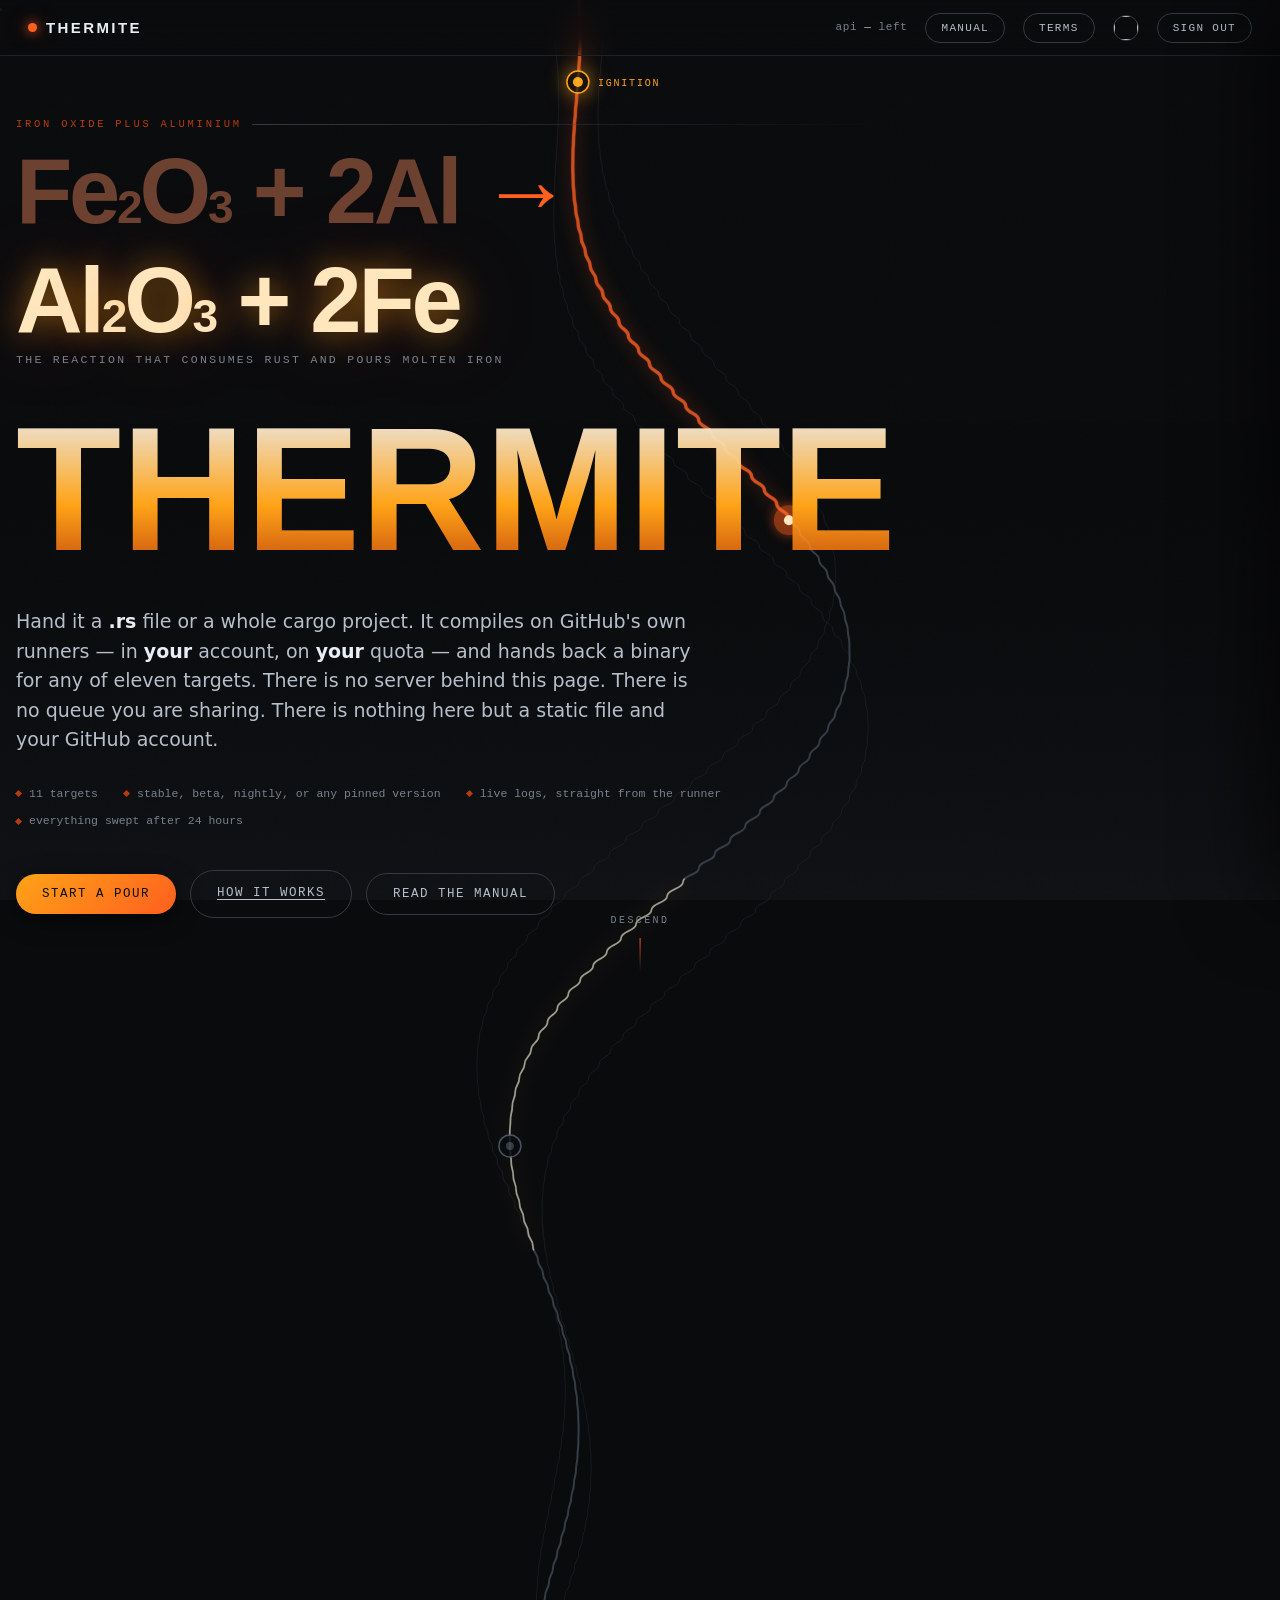
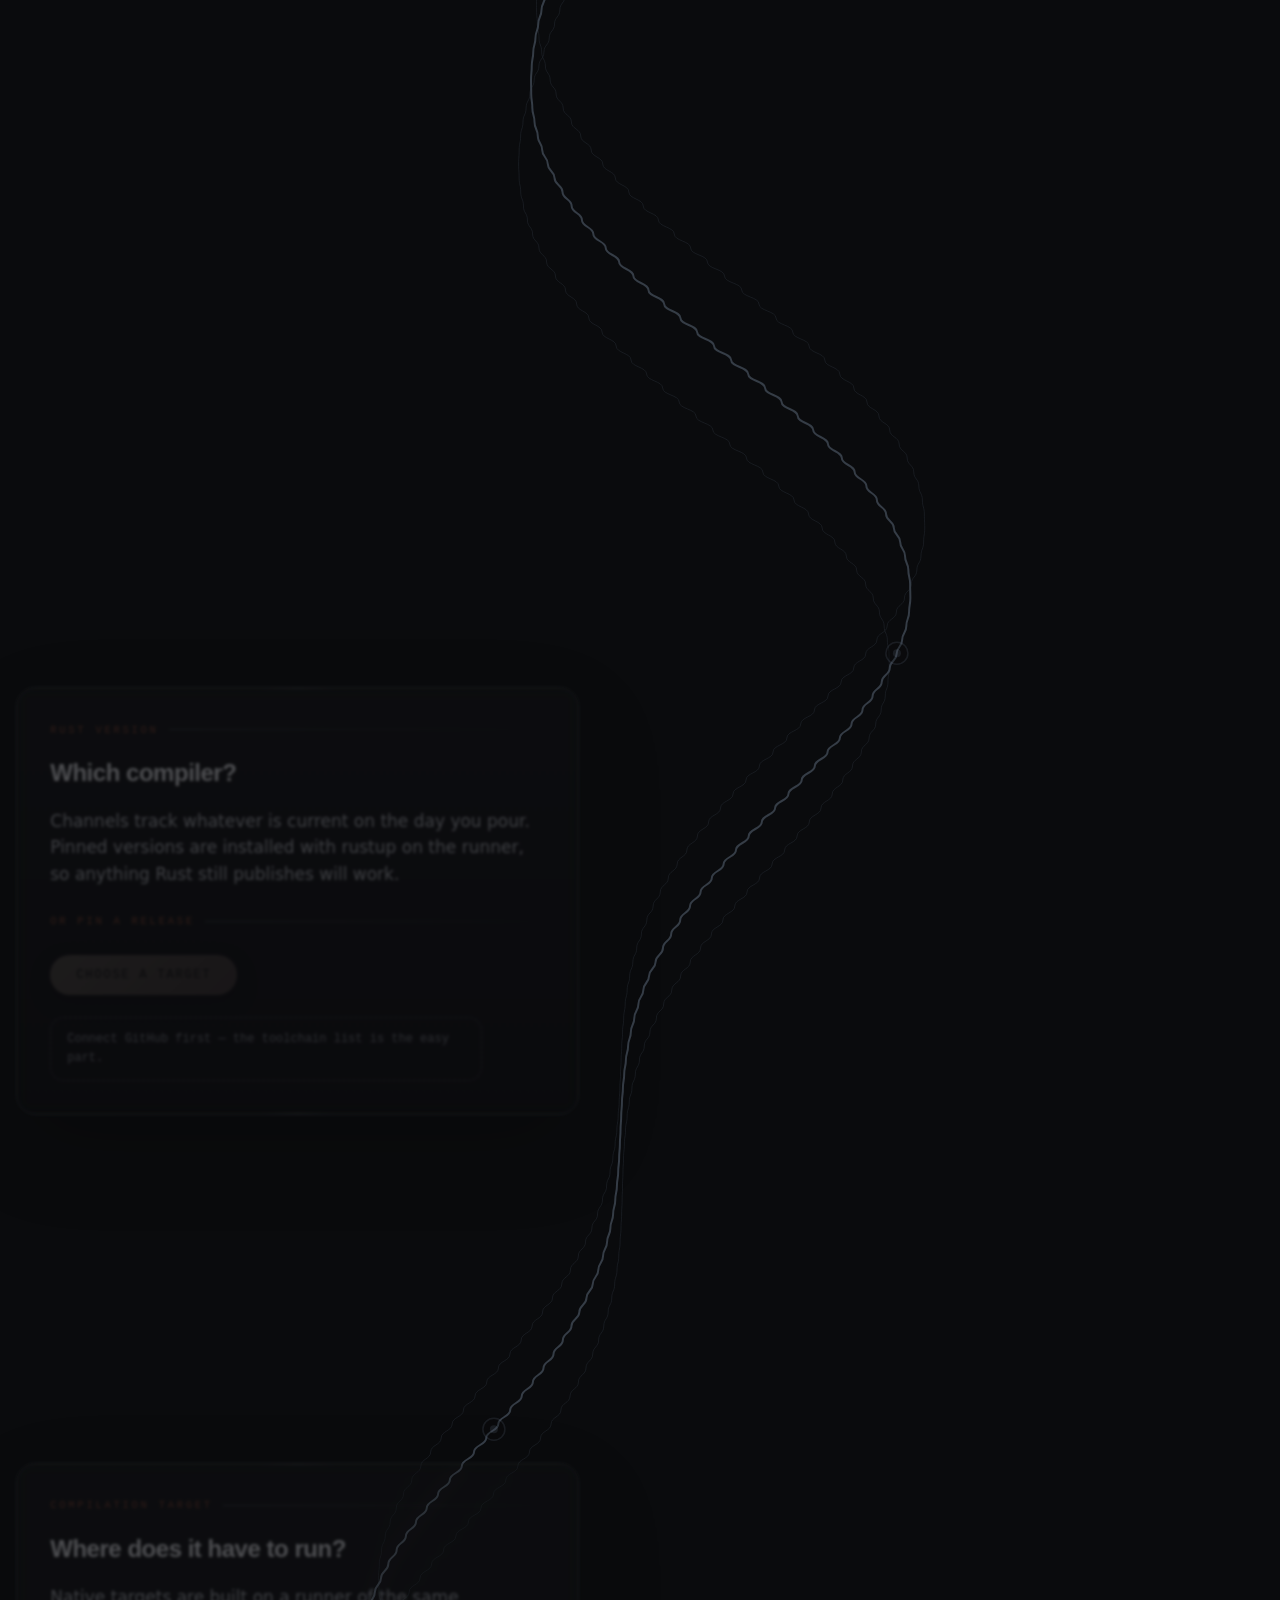
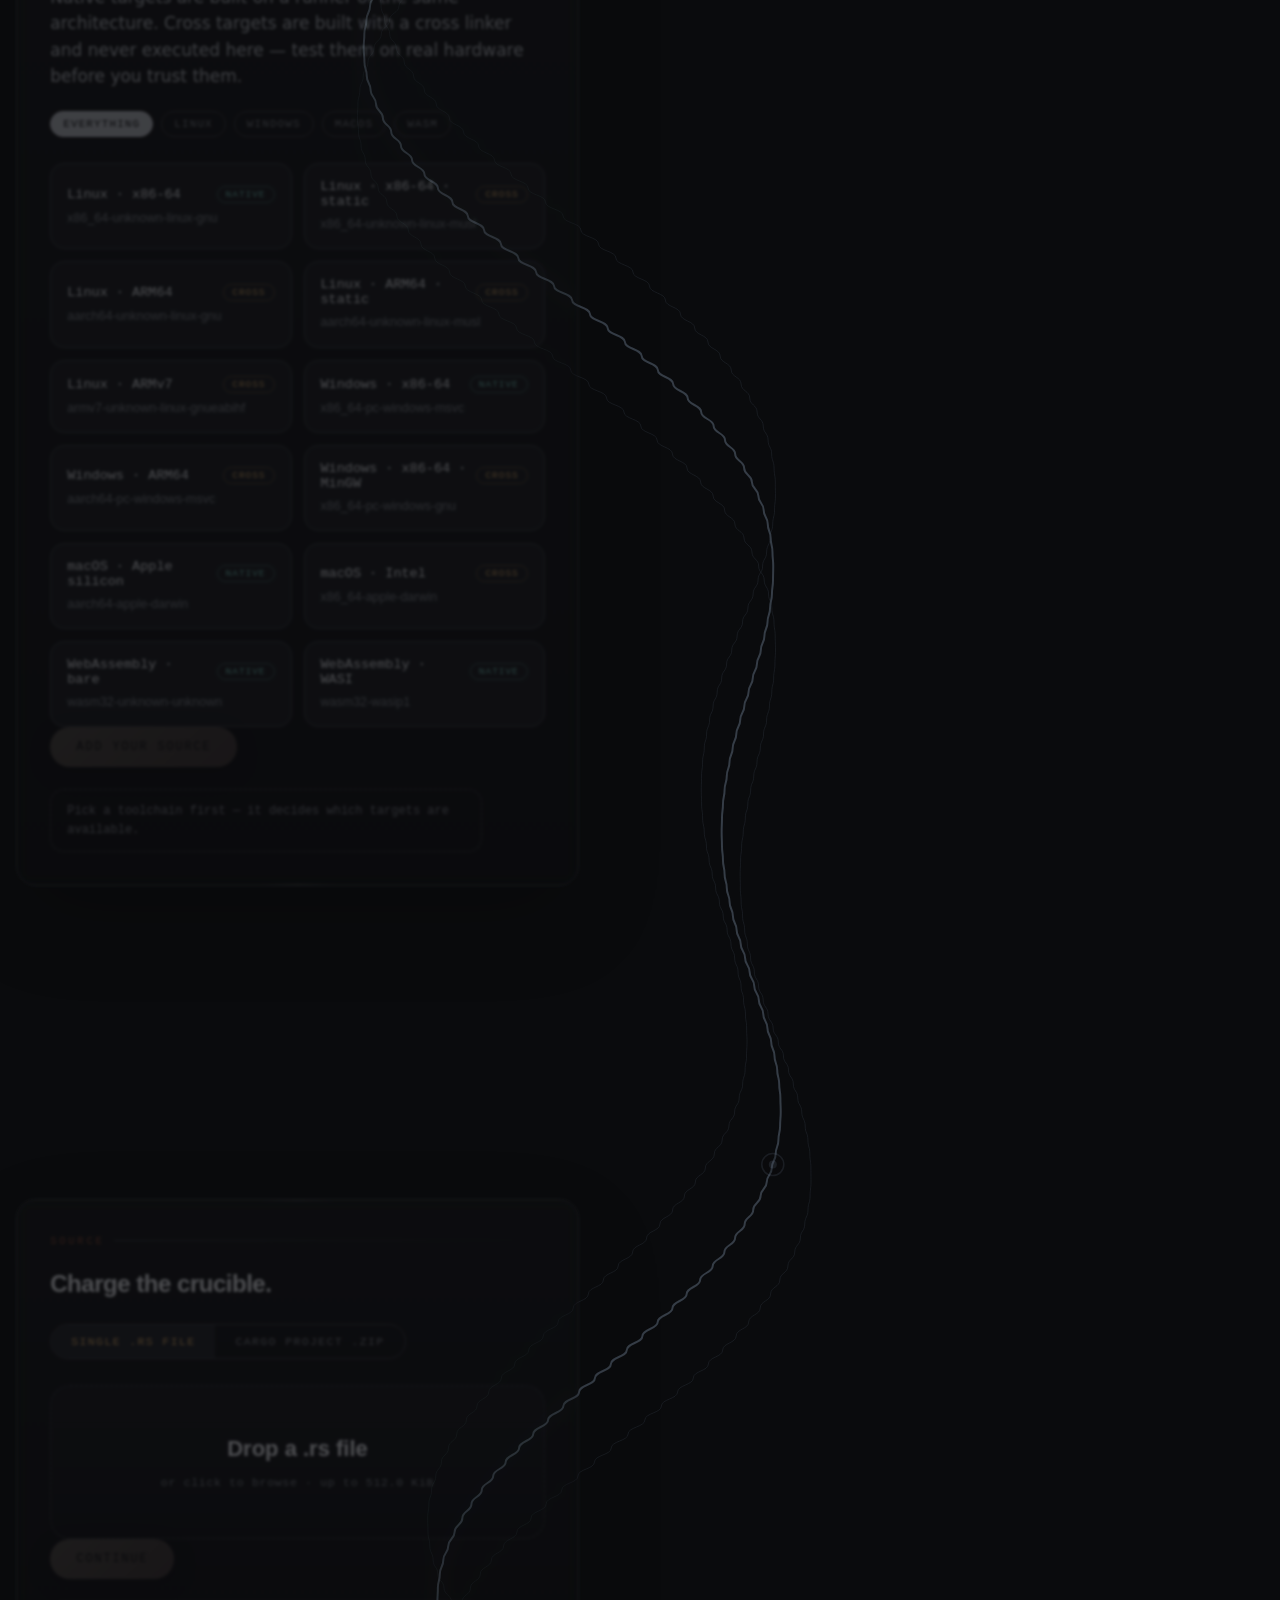
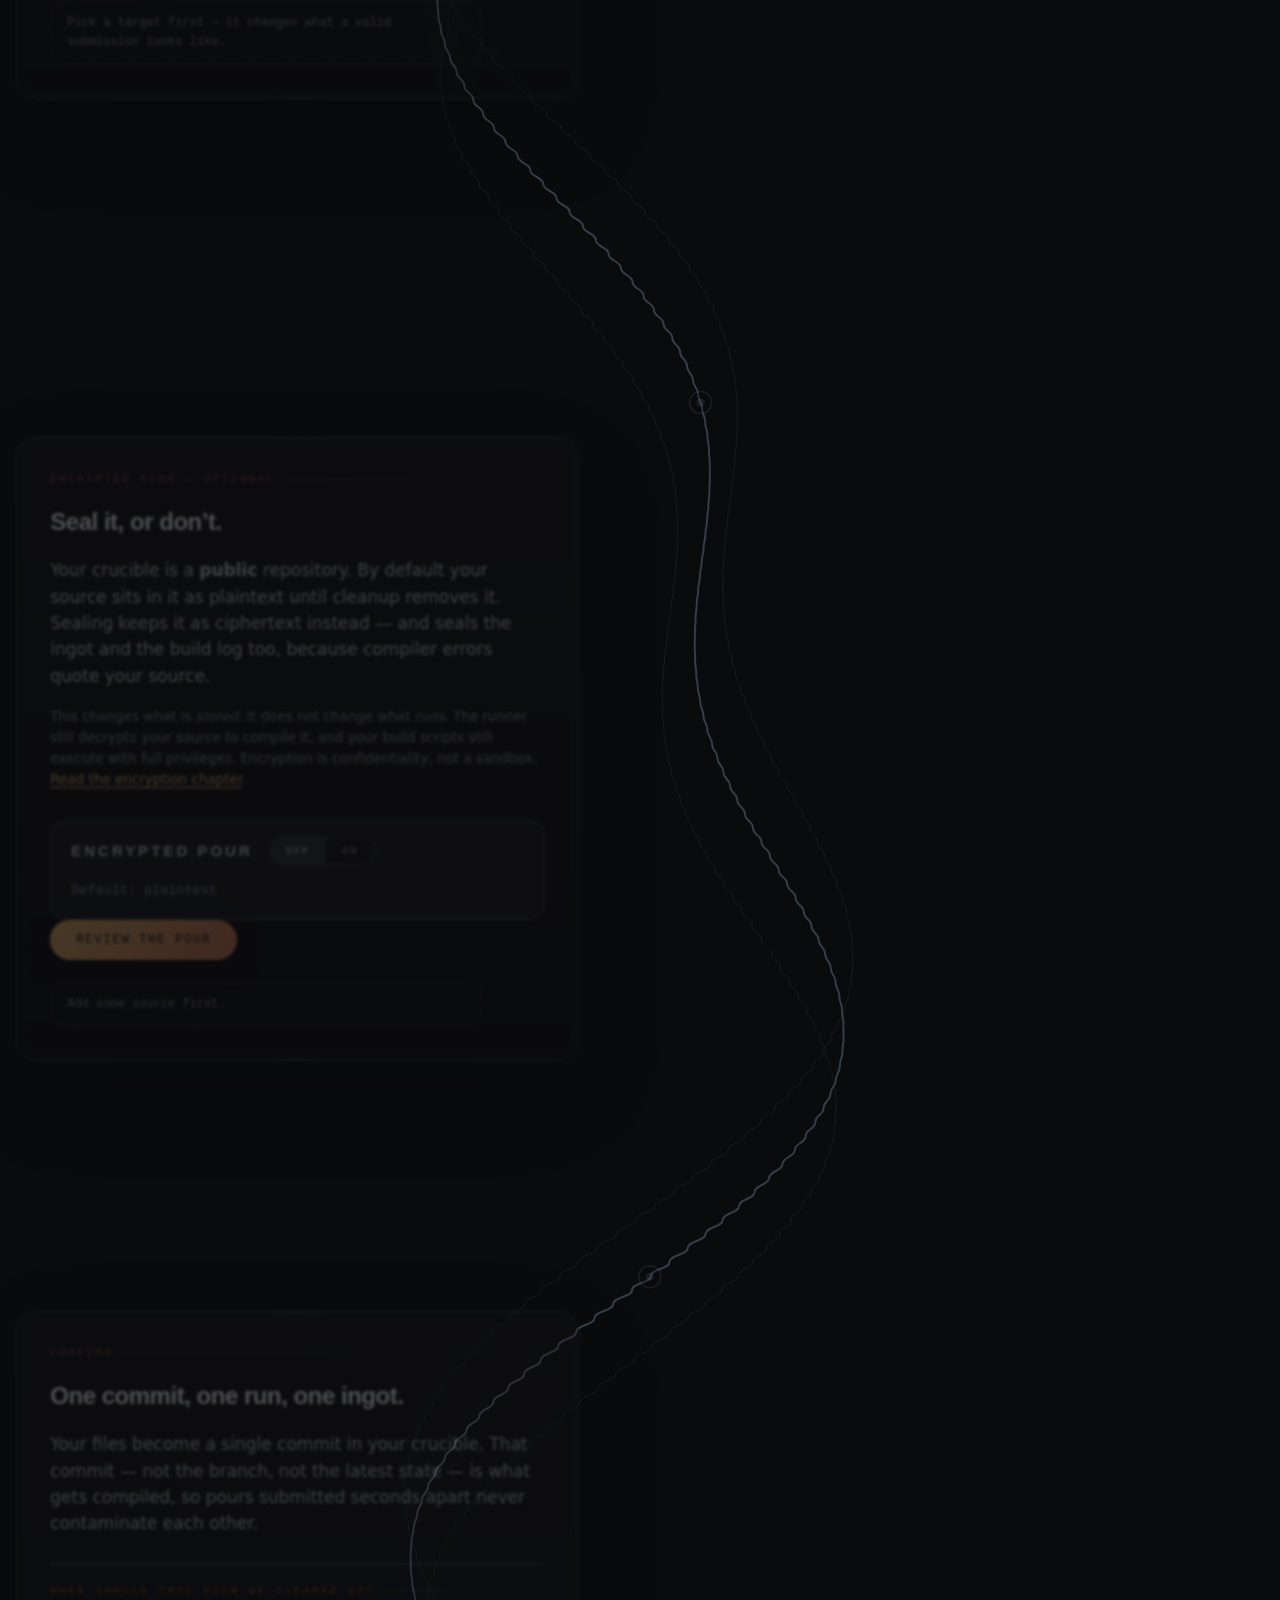
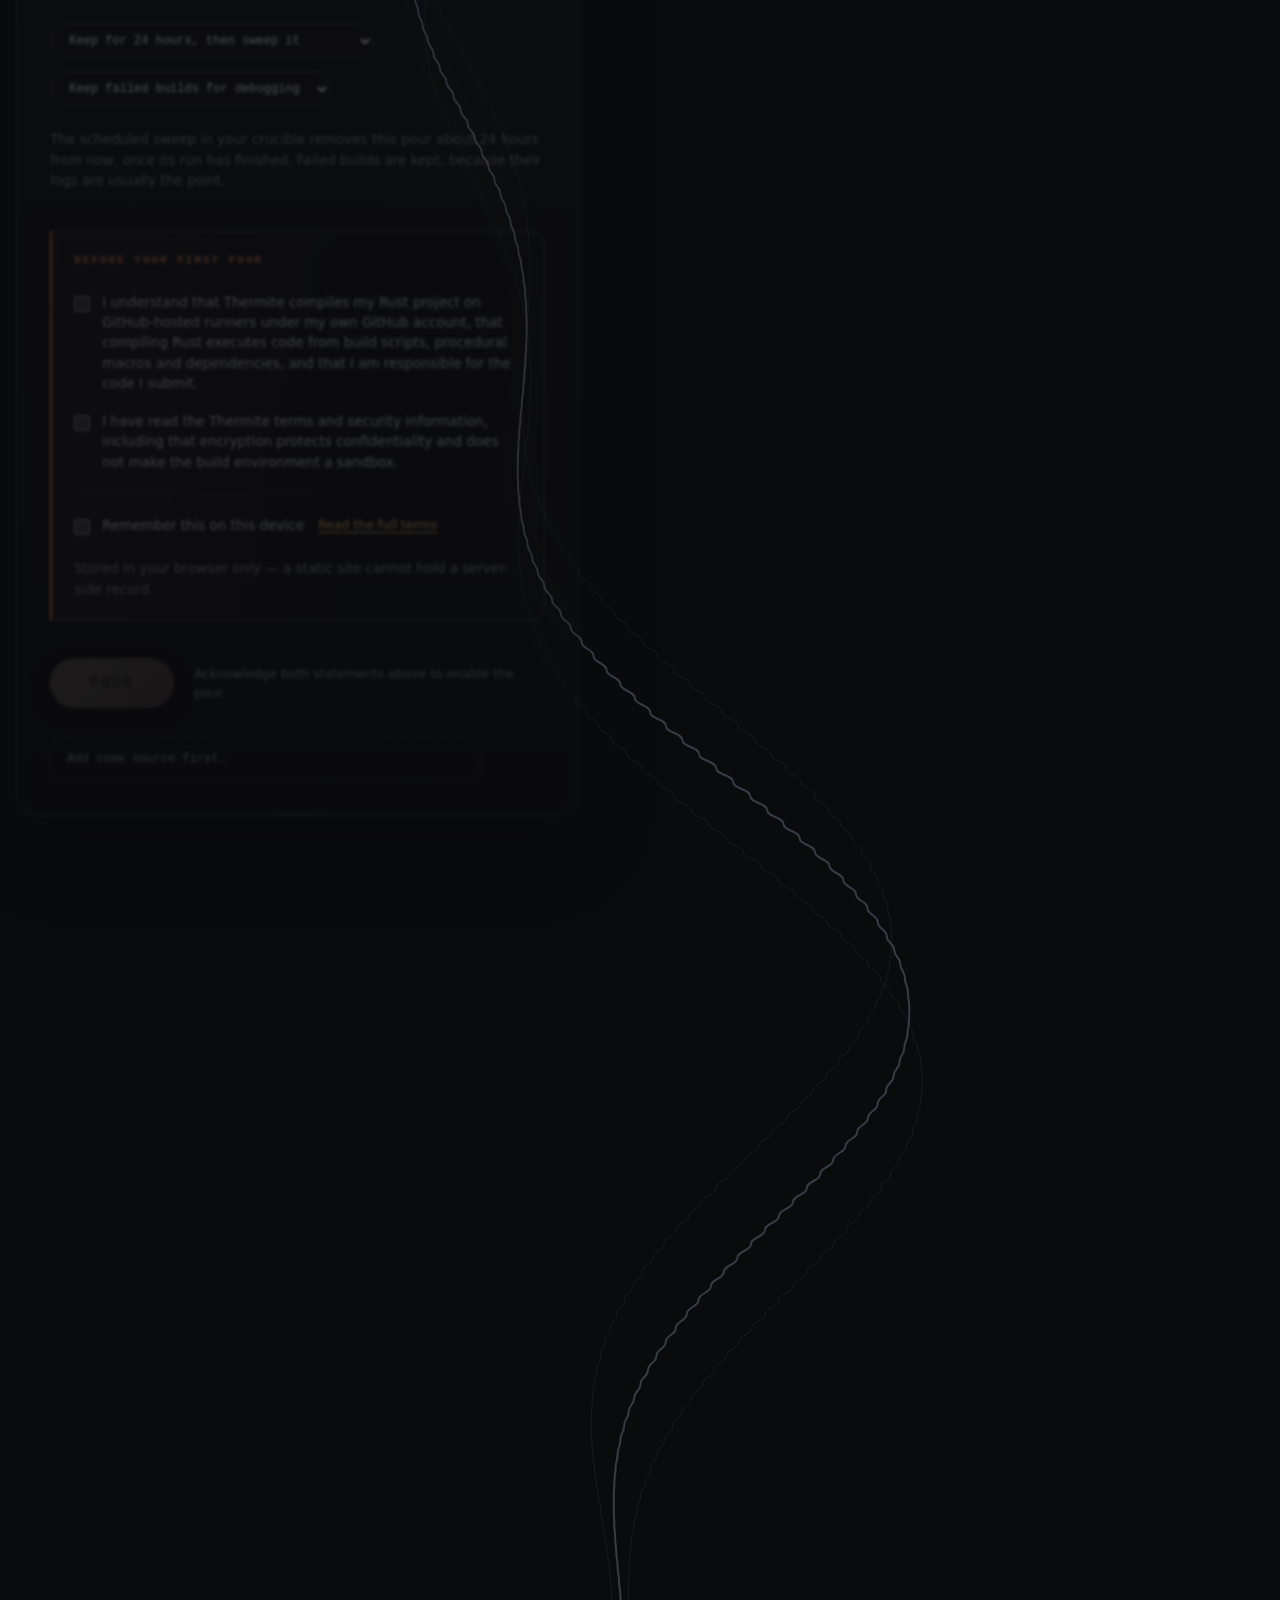
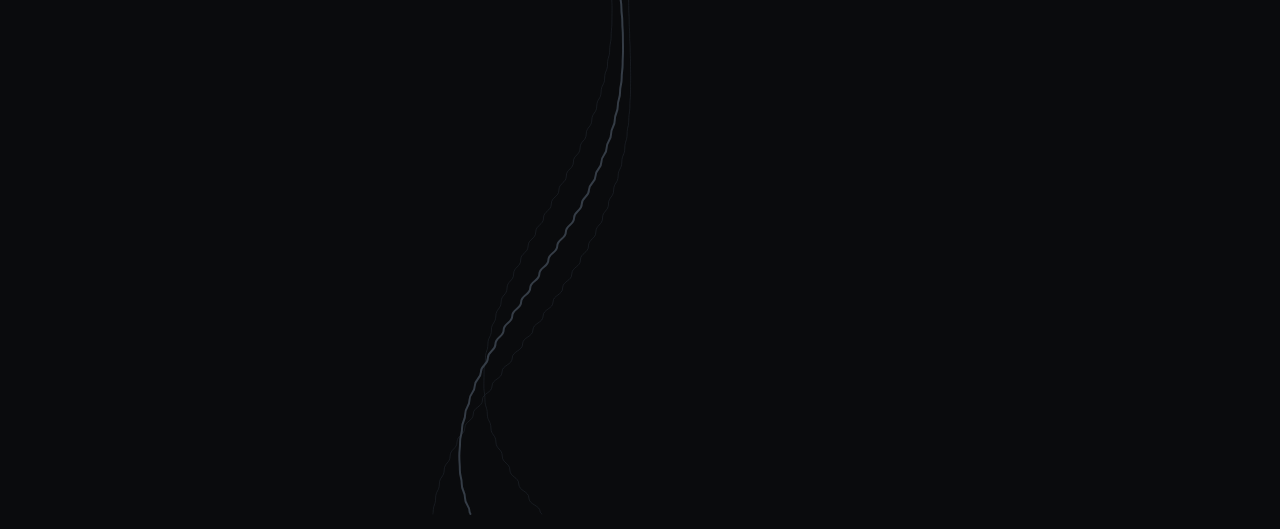
==== commit a6477123: "Worked on the spine" ====
--- a/index.html
+++ b/index.html
@@ -49,12 +49,6 @@
   </div>
 </header>
 
-<!-- ────────────────────────────────────────────── rail ─────────────── -->
-<nav class="rail" aria-label="Progress through the pour">
-  <div class="rail__channel"><div class="rail__molten" id="molten"></div></div>
-  <div class="rail__stops" id="stops"></div>
-</nav>
-
 <!-- ───────────────────────────────────────────── descent ───────────── -->
 <main id="descent">
 
@@ -70,7 +64,18 @@
       </h1>
       <p class="hero__caption">The reaction that consumes rust and pours molten iron</p>
 
-      <div class="hero__name">THERMITE</div>
+      <svg class="hero__name" viewBox="0 0 1000 215" role="img" aria-label="Thermite"
+           preserveAspectRatio="xMinYMid meet">
+        <defs>
+          <linearGradient id="wordmark" x1="0" y1="0" x2="0" y2="1">
+            <stop offset="6%"   stop-color="#e9eef5"/>
+            <stop offset="58%"  stop-color="#ffa317"/>
+            <stop offset="100%" stop-color="#b8390d"/>
+          </linearGradient>
+        </defs>
+        <text x="0" y="172" font-size="200" textLength="1000"
+              lengthAdjust="spacingAndGlyphs" fill="url(#wordmark)">THERMITE</text>
+      </svg>
 
       <p class="hero__lede">
         Hand it a <b>.rs</b> file or a whole cargo project. It compiles on GitHub's own
--- a/styles/core.css
+++ b/styles/core.css
@@ -32,8 +32,18 @@
   --body: 'IBM Plex Sans', system-ui, -apple-system, 'Segoe UI', sans-serif;
   --mono: 'IBM Plex Mono', ui-monospace, SFMono-Regular, Menlo, Consolas, monospace;
 
-  --rail-w: 84px;
   --rig-h: 56px;
+
+  /* --- radius scale ---------------------------------------------------
+     A scale, not a blanket value. Controls are pills because they are
+     things you press; surfaces are softly rounded because they are things
+     you read; the tiny diamond markers stay sharp, because they are the
+     one bit of the foundry vernacular that should not be softened. */
+  --r-xs:   7px;    /* code chips, inline pips */
+  --r-sm:  10px;    /* inputs, log view, small panes */
+  --r-md:  14px;    /* cards, sheets, dialogs, terminals */
+  --r-lg:  20px;    /* station panels, drawers, large surfaces */
+  --r-pill: 999px;  /* every button, tag, filter and toggle */
   --ease: cubic-bezier(.22,.61,.36,1);
   --ease-in: cubic-bezier(.55,.06,.68,.19);
 }
@@ -72,7 +82,7 @@
 :focus-visible {
   outline: 2px solid var(--pour);
   outline-offset: 3px;
-  border-radius: 2px;
+  border-radius: var(--r-sm);
 }
 
 ::selection { background: var(--oxide); color: var(--whitehot); }
@@ -100,7 +110,7 @@
   position: fixed; top: 0; left: 0; right: 0; height: var(--rig-h);
   z-index: 60;
   display: flex; align-items: center; gap: 18px;
-  padding: 0 20px 0 calc(var(--rail-w) + 8px);
+  padding: 0 clamp(16px, 3vw, 28px);
   background: linear-gradient(180deg, rgba(10,11,13,.94), rgba(10,11,13,.55) 70%, transparent);
   backdrop-filter: blur(14px);
   border-bottom: 1px solid rgba(51,58,69,.5);
@@ -133,62 +143,12 @@
   display: flex; align-items: center; gap: 9px;
   font-family: var(--mono); font-size: 12px; color: var(--steel);
 }
-.rig__who img { width: 24px; height: 24px; border-radius: 3px; border: 1px solid var(--rule); }
-
-/* --- rail (the descent) ------------------------------------------------ */
-
-.rail {
-  position: fixed; top: 0; bottom: 0; left: 0; width: var(--rail-w);
-  z-index: 55;
-  display: flex; flex-direction: column; align-items: center;
-  padding: calc(var(--rig-h) + 26px) 0 26px;
-  background: linear-gradient(90deg, rgba(16,19,23,.9), rgba(16,19,23,0));
-  border-right: 1px solid rgba(51,58,69,.35);
-}
-
-.rail__channel {
-  position: absolute; top: calc(var(--rig-h) + 34px); bottom: 34px; left: 50%;
-  width: 2px; margin-left: -1px;
-  background: var(--ash);
-  overflow: hidden;
-}
-.rail__molten {
-  position: absolute; inset: 0 0 auto 0; height: 0%;
-  background: linear-gradient(180deg, var(--oxide), var(--ember) 45%, var(--pour));
-  box-shadow: 0 0 14px rgba(255,95,31,.6);
-  transition: height .18s linear;
-}
-.rail__molten::after {
-  content: ''; position: absolute; left: -3px; right: -3px; bottom: -2px; height: 10px;
-  background: radial-gradient(ellipse at center, var(--whitehot), transparent 70%);
-}
-
-.rail__stops { position: relative; z-index: 2; display: flex; flex-direction: column;
-  justify-content: space-between; height: 100%; align-items: center; }
-
-.stop {
-  appearance: none; background: none; border: 0; cursor: pointer;
-  width: 44px; padding: 6px 0;
-  display: flex; flex-direction: column; align-items: center; gap: 5px;
-  color: var(--scale); font-family: var(--mono); font-size: 9.5px;
-  letter-spacing: .1em; text-transform: uppercase;
-  transition: color .3s var(--ease);
-}
-.stop::before {
-  content: ''; width: 9px; height: 9px;
-  background: var(--slag); border: 1.5px solid var(--rule);
-  transform: rotate(45deg);
-  transition: all .35s var(--ease);
-}
-.stop[data-state='active'] { color: var(--pour); }
-.stop[data-state='active']::before {
-  border-color: var(--pour); background: var(--pour);
-  box-shadow: 0 0 12px var(--pour); transform: rotate(45deg) scale(1.25);
-}
-.stop[data-state='done'] { color: var(--steel); }
-.stop[data-state='done']::before { border-color: var(--quench); background: var(--quench); }
-.stop[data-state='locked'] { opacity: .38; cursor: not-allowed; }
-.stop span { writing-mode: vertical-rl; }
+.rig__who img {
+  width: 26px; height: 26px;
+  border-radius: 50%;
+  object-fit: cover;
+  border: 1px solid var(--rule);
+}
 
 /* --- controls ---------------------------------------------------------- */
 
@@ -199,7 +159,7 @@
   padding: 13px 26px;
   color: var(--slag);
   background: linear-gradient(135deg, var(--pour), var(--ember));
-  border: 0; border-radius: 2px;
+  border: 0; border-radius: var(--r-pill);
   position: relative; overflow: hidden;
   transition: transform .18s var(--ease), box-shadow .25s var(--ease), filter .2s;
   box-shadow: 0 0 0 rgba(255,95,31,0), 0 6px 22px rgba(0,0,0,.5);
@@ -214,7 +174,7 @@
 
 .btn--ghost {
   background: transparent; color: var(--steel);
-  border: 1px solid var(--rule); box-shadow: none;
+  border: 1px solid var(--rule); border-radius: var(--r-pill); box-shadow: none;
 }
 .btn--ghost:hover:not(:disabled) {
   color: var(--bright); border-color: var(--pour); box-shadow: none; filter: none;
@@ -228,7 +188,7 @@
   width: 100%;
   background: var(--iron);
   border: 1px solid var(--rule);
-  border-radius: 2px;
+  border-radius: var(--r-sm);
   color: var(--bright);
   font-family: var(--mono); font-size: 13px;
   padding: 12px 14px;
@@ -255,7 +215,7 @@
   display: inline-flex; align-items: center; gap: 6px;
   font-family: var(--mono); font-size: 10.5px; letter-spacing: .1em;
   text-transform: uppercase; padding: 3px 8px;
-  border: 1px solid var(--rule); border-radius: 2px; color: var(--scale);
+  border: 1px solid var(--rule); border-radius: var(--r-pill); color: var(--scale);
 }
 .tag[data-tone='hot'] { color: var(--pour); border-color: rgba(255,163,23,.4); }
 .tag[data-tone='cold'] { color: var(--scale); }
@@ -272,7 +232,7 @@
 .toast {
   background: var(--panel); border: 1px solid var(--rule);
   border-left: 3px solid var(--pour);
-  padding: 13px 16px; border-radius: 2px;
+  padding: 13px 16px; border-radius: var(--r-md);
   font-size: 13.5px; color: var(--steel);
   box-shadow: 0 12px 40px rgba(0,0,0,.6);
   animation: toast-in .3s var(--ease);
@@ -283,6 +243,105 @@
   font-size: 11px; letter-spacing: .12em; text-transform: uppercase; margin-bottom: 4px; }
 @keyframes toast-in { from { opacity: 0; transform: translateX(20px); } }
 
+/* --- the spine ---------------------------------------------------------- */
+/* Fixed, full-viewport, and stacked BELOW #descent on purpose: that is what
+   makes the channel disappear behind a station panel and re-emerge past it. */
+
+#spine {
+  position: fixed; inset: 0; z-index: 5;      /* below the stations */
+  pointer-events: none;
+  overflow: visible;
+}
+
+/* The same thread, ghosted, ABOVE the content. Without this the line simply
+   vanishes behind a panel; with it, you can see it running underneath, which
+   is what makes the descent read as travelling along one continuous thread. */
+#spine-ghost {
+  position: fixed; inset: 0; z-index: 11;     /* above the stations */
+  pointer-events: none;
+  overflow: visible;
+  mix-blend-mode: screen;
+}
+.spine__ghost {
+  fill: none; stroke: #6f7b8c; stroke-width: 2;
+  stroke-linecap: round; opacity: .16;
+}
+.spine__ghost-hot {
+  fill: none; stroke: var(--ember); stroke-width: 2.5;
+  stroke-linecap: round; opacity: .22;
+  filter: blur(1.5px);
+}
+
+/* Outer strands: the thread braids and separates as it descends. */
+.spine__strand {
+  fill: none; stroke: var(--ash); stroke-width: 1;
+  stroke-linecap: round; opacity: .5;
+}
+
+.spine__channel {
+  fill: none; stroke: var(--ash); stroke-width: 2;
+  stroke-linecap: round;
+}
+.spine__molten {
+  fill: none; stroke-width: 3.5;
+  stroke-linecap: round;
+  filter: drop-shadow(0 0 9px rgba(255, 95, 31, .45));
+}
+.spine__crest {
+  fill: none; stroke: var(--whitehot); stroke-width: 1.6;
+  stroke-linecap: round; opacity: .55;
+  filter: drop-shadow(0 0 12px rgba(255, 214, 150, .7));
+}
+
+.spine__halo { fill: var(--ember); opacity: .5; }
+.spine__core { fill: var(--whitehot); }
+.spine__head { transition: opacity .3s var(--ease); }
+
+/* Navigation lives on the line itself: tapping points off the channel. */
+.spine__nodes { pointer-events: none; }
+.spine__node { pointer-events: auto; cursor: pointer; }
+.spine__node .node__ring {
+  fill: var(--slag); stroke: var(--rule); stroke-width: 1.5;
+  transition: stroke .3s var(--ease), fill .3s var(--ease);
+}
+.spine__node .node__pip {
+  fill: var(--rule);
+  transition: fill .3s var(--ease), r .3s var(--ease);
+}
+.spine__node .node__label {
+  font-family: var(--mono); font-size: 10px; letter-spacing: .18em;
+  text-transform: uppercase; fill: var(--scale);
+  transition: fill .3s var(--ease), opacity .3s var(--ease);
+  opacity: 0;
+}
+.spine__node:hover .node__label,
+.spine__node:focus-visible .node__label,
+.spine__node[data-state='active'] .node__label { opacity: 1; }
+
+.spine__node[data-state='ready'] .node__ring { stroke: #495260; }
+.spine__node[data-state='done'] .node__ring { stroke: var(--quench); }
+.spine__node[data-state='done'] .node__pip { fill: var(--quench); }
+.spine__node[data-state='done'] .node__label { fill: var(--steel); }
+.spine__node[data-state='active'] .node__ring {
+  stroke: var(--pour); fill: #1a1408;
+  filter: drop-shadow(0 0 10px rgba(255, 163, 23, .7));
+}
+.spine__node[data-state='active'] .node__pip { fill: var(--pour); r: 5; }
+.spine__node[data-state='active'] .node__label { fill: var(--pour); }
+.spine__node[data-state='locked'] { opacity: .4; cursor: not-allowed; }
+.spine__node:focus-visible .node__ring { stroke: var(--pour); }
+.spine__node:focus { outline: none; }
+
+body[data-mode='furnace'] #spine, body[data-mode='furnace'] #spine-ghost,
+body[data-mode='manual'] #spine,  body[data-mode='manual'] #spine-ghost,
+body[data-mode='terms'] #spine,   body[data-mode='terms'] #spine-ghost {
+  opacity: 0; transition: opacity .3s var(--ease);
+}
+
+@media (prefers-reduced-motion: reduce) {
+  .spine__crest, .spine__head { display: none; }
+}
+
 /* --- utility ----------------------------------------------------------- */
 
 .hidden { display: none !important; }
@@ -298,12 +357,6 @@
   vertical-align: -2px;
 }
 @keyframes spin { to { transform: rotate(360deg); } }
-
-@media (max-width: 860px) {
-  :root { --rail-w: 0px; }
-  .rail { display: none; }
-  .rig { padding-left: 16px; }
-}
 
 @media (prefers-reduced-motion: reduce) {
   html { scroll-behavior: auto; }
--- a/styles/scenes.css
+++ b/styles/scenes.css
@@ -5,24 +5,70 @@
  * a stack of cards.
  */
 
+/* Cards ride ON the thread. --card-x and --card-w are written by the spine
+   engine so every station is centred on wherever the curve is at its own depth;
+   the solid line runs behind the panel (z 5) and a ghost of it runs in front
+   (z 11), which is what makes the thread read as passing THROUGH the card
+   rather than simply disappearing under it. */
+
 #descent {
   position: relative; z-index: 10;
-  padding-left: var(--rail-w);
 }
 
 .station {
   position: relative;
   min-height: 100dvh;
-  display: flex; align-items: center;
-  padding: calc(var(--rig-h) + 60px) 6vw 80px;
+  display: flex; flex-direction: column; justify-content: center;
+  padding: calc(var(--rig-h) + 60px) 0 80px;
 }
 
 .station__inner {
-  width: 100%; max-width: 980px; margin: 0 auto;
+  width: var(--card-w, min(600px, calc(100vw - 48px)));
+  margin-left: var(--card-x, 24px);
+  padding: clamp(22px, 2.6vw, 40px);
+  border: 1px solid var(--rule);
+  position: relative;
+  border-radius: var(--r-lg);
+  /* Not fully opaque: the ghosted thread has to be visible through it. */
+  background: linear-gradient(180deg, rgba(18, 21, 26, .90), rgba(13, 15, 19, .86));
+  box-shadow: 0 34px 90px rgba(0, 0, 0, .55), inset 0 1px 0 rgba(255, 255, 255, .03);
+  backdrop-filter: blur(7px);
   opacity: 0;
   transform: translateY(38px);
-  transition: opacity .7s var(--ease), transform .7s var(--ease), filter .7s var(--ease);
+  transition: opacity .7s var(--ease), transform .7s var(--ease),
+              filter .7s var(--ease), margin-left .55s var(--ease),
+              width .55s var(--ease), border-color .5s var(--ease);
   filter: blur(6px);
+}
+
+/* The panel leans a degree or so into whichever way the thread is bending, so
+   it reads as hung on the line rather than parked next to it. --drift is the
+   signed distance from the card's centre to the thread, normalised. */
+.station[data-visible='true'] .station__inner {
+  transform: rotate(calc(var(--drift, 0) * 0.5deg));
+}
+
+/* The edge the channel enters gets the heat, so it reads as a tap off the
+   line rather than a card that happens to overlap it. */
+/* Where the thread enters and leaves the panel, top and bottom, the edge is
+   hot — the card is a bead on the line, not a box beside it. */
+.station__inner::before,
+.station__inner::after {
+  content: ''; position: absolute; left: 50%; width: 74px; height: 2px;
+  margin-left: -37px; border-radius: var(--r-pill);
+  background: linear-gradient(90deg, transparent, var(--oxide), transparent);
+  transition: background .6s var(--ease), width .6s var(--ease);
+}
+.station__inner::before { top: -1px; }
+.station__inner::after { bottom: -1px; }
+.station[data-visible='true'] .station__inner::before,
+.station[data-visible='true'] .station__inner::after {
+  width: 120px; margin-left: -60px;
+  background: linear-gradient(90deg, transparent, var(--ember), transparent);
+}
+.station[data-locked='true'] .station__inner::before,
+.station[data-locked='true'] .station__inner::after {
+  background: linear-gradient(90deg, transparent, var(--rule), transparent);
 }
 .station[data-visible='true'] .station__inner { opacity: 1; transform: none; filter: none; }
 .station[data-visible='past'] .station__inner { opacity: .28; transform: translateY(-18px); filter: blur(2px); }
@@ -33,20 +79,36 @@
 .station__lock {
   display: none;
   font-family: var(--mono); font-size: 12px; color: var(--scale);
-  border: 1px dashed var(--rule); padding: 12px 16px; border-radius: 2px;
+  border: 1px dashed var(--rule); padding: 12px 16px; border-radius: var(--r-md);
   margin-top: 22px; max-width: 60ch;
 }
 .station[data-locked='true'] .station__lock { display: block; }
 
 .station__num {
-  position: absolute; left: 2.2vw; top: calc(var(--rig-h) + 60px);
-  font-family: var(--mono); font-size: 11px; color: var(--rule);
-  letter-spacing: .2em;
-}
+  margin: 0 0 12px var(--card-x, 24px);
+  font-family: var(--mono); font-size: 10.5px; color: var(--rule);
+  letter-spacing: .22em; text-transform: uppercase;
+  opacity: 0; transform: translateY(10px);
+  transition: opacity .6s var(--ease) .1s, transform .6s var(--ease) .1s,
+              margin-left .5s var(--ease);
+}
+.station[data-visible='true'] .station__num { opacity: 1; transform: none; }
+.station[data-visible='past'] .station__num { opacity: .25; }
 
 /* --- hero -------------------------------------------------------------- */
 
 #s-intro { min-height: 100dvh; }
+/* The hero is the one station that is not a bead on the line — the thread
+   starts here, so it runs past an open composition instead of through a panel. */
+#s-intro .station__inner {
+  width: min(880px, calc(100vw - 48px));
+  padding: 0; border: 0; background: none;
+  box-shadow: none; backdrop-filter: none;
+  transform: none;
+}
+#s-intro .station__inner::before,
+#s-intro .station__inner::after { display: none; }
+#s-intro .station__num { display: none; }
 
 .reaction {
   font-family: var(--display);
@@ -87,14 +149,22 @@
   text-transform: uppercase; color: var(--scale); margin: 2px 0 30px;
 }
 
+/* Drawn as SVG with an explicit textLength, so the wordmark scales to its
+   container instead of being sized in viewport units and guessed at. It fits
+   exactly, at every width, whether or not the display face has loaded — which
+   is what the old clamp() could not promise, and why it used to lose its last
+   letters. */
 .hero__name {
-  font-family: var(--display); font-weight: 900; font-stretch: 125%;
-  font-size: clamp(60px, 15vw, 200px); line-height: .82;
-  letter-spacing: -.05em; color: var(--bright);
+  display: block;
+  width: 100%;
+  height: auto;
   margin: 26px 0 18px;
-  background: linear-gradient(178deg, var(--bright) 8%, var(--pour) 62%, var(--oxide) 100%);
-  -webkit-background-clip: text; background-clip: text;
-  -webkit-text-fill-color: transparent;
+  overflow: visible;
+}
+.hero__name text {
+  font-family: var(--display);
+  font-weight: 900;
+  font-stretch: 125%;
 }
 
 .hero__lede { font-size: clamp(15px, 1.6vw, 19px); max-width: 56ch; color: var(--steel); }
@@ -131,13 +201,14 @@
 
 .choice {
   appearance: none; text-align: left; cursor: pointer;
-  background: var(--panel); border: 1px solid var(--rule); border-radius: 2px;
+  background: var(--panel); border: 1px solid var(--rule); border-radius: var(--r-md);
   padding: 15px 16px; color: var(--steel);
   position: relative; overflow: hidden;
   transition: border-color .25s var(--ease), transform .25s var(--ease), background .25s;
 }
 .choice::before {
-  content: ''; position: absolute; left: 0; top: 0; bottom: 0; width: 2px;
+  content: ''; position: absolute; left: 0; top: 0; bottom: 0; width: 3px;
+  border-radius: var(--r-pill);
   background: var(--ember); transform: scaleY(0); transform-origin: top;
   transition: transform .3s var(--ease);
 }
@@ -157,7 +228,7 @@
 .choice__note { font-size: 12.5px; color: var(--scale); margin-top: 6px; line-height: 1.45; }
 .choice__flag {
   font-family: var(--mono); font-size: 9.5px; letter-spacing: .1em; text-transform: uppercase;
-  color: var(--scale); border: 1px solid var(--rule); padding: 1px 5px; border-radius: 2px;
+  color: var(--scale); border: 1px solid var(--rule); padding: 2px 8px; border-radius: var(--r-pill);
 }
 .choice__flag[data-kind='native'] { color: var(--quench); border-color: rgba(47,217,189,.35); }
 .choice__flag[data-kind='cross'] { color: var(--pour); border-color: rgba(255,163,23,.3); }
@@ -165,7 +236,7 @@
 .filters { display: flex; flex-wrap: wrap; gap: 8px; margin-top: 22px; }
 .filter {
   appearance: none; cursor: pointer; background: transparent;
-  border: 1px solid var(--rule); color: var(--scale); border-radius: 2px;
+  border: 1px solid var(--rule); color: var(--scale); border-radius: var(--r-pill);
   font-family: var(--mono); font-size: 11px; letter-spacing: .1em; text-transform: uppercase;
   padding: 6px 12px; transition: all .2s;
 }
@@ -176,7 +247,7 @@
 .readout {
   margin-top: 24px; border: 1px solid var(--rule); border-left: 2px solid var(--pour);
   background: linear-gradient(90deg, rgba(255,163,23,.05), transparent 60%);
-  padding: 16px 20px; border-radius: 2px;
+  padding: 16px 20px; border-radius: var(--r-md);
 }
 .readout__t { font-family: var(--mono); font-size: 13px; color: var(--bright); }
 .readout__d { font-size: 13.5px; color: var(--scale); margin-top: 7px; max-width: 66ch; }
@@ -185,7 +256,7 @@
 /* --- upload ------------------------------------------------------------ */
 
 .drop {
-  margin-top: 26px; border: 1px dashed var(--rule); border-radius: 3px;
+  margin-top: 26px; border: 1px dashed var(--rule); border-radius: var(--r-lg);
   background: linear-gradient(180deg, rgba(22,26,32,.7), rgba(16,19,23,.4));
   padding: 46px 30px; text-align: center;
   transition: border-color .25s, background .25s, transform .25s var(--ease);
@@ -204,7 +275,7 @@
 }
 .drop__hint { font-family: var(--mono); font-size: 11.5px; color: var(--scale); letter-spacing: .06em; }
 
-.modeswap { display: flex; gap: 0; margin-top: 22px; border: 1px solid var(--rule); width: fit-content; border-radius: 2px; overflow: hidden; }
+.modeswap { display: flex; gap: 0; margin-top: 22px; border: 1px solid var(--rule); width: fit-content; border-radius: var(--r-pill); overflow: hidden; }
 .modeswap button {
   appearance: none; cursor: pointer; background: transparent; border: 0;
   color: var(--scale); font-family: var(--mono); font-size: 11.5px;
@@ -214,7 +285,7 @@
 .modeswap button[aria-pressed='true'] { background: var(--raised); color: var(--pour); }
 
 .filecard {
-  margin-top: 22px; border: 1px solid var(--rule); border-radius: 2px;
+  margin-top: 22px; border: 1px solid var(--rule); border-radius: var(--r-md);
   background: var(--panel); padding: 18px 20px;
   animation: slot-in .45s var(--ease);
 }
@@ -233,6 +304,7 @@
 .problem {
   margin-top: 18px; border-left: 2px solid var(--fault);
   background: rgba(255,63,82,.06); padding: 13px 16px;
+  border-radius: 0 var(--r-md) var(--r-md) 0;
   font-size: 13.5px; color: #ffb3bb;
 }
 .problem b { color: var(--fault); font-family: var(--mono); font-size: 11px;
@@ -248,7 +320,7 @@
 }
 .perms code {
   font-family: var(--mono); font-size: 12px; color: var(--bright);
-  background: var(--iron); padding: 2px 7px; border-radius: 2px; border: 1px solid var(--ash);
+  background: var(--iron); padding: 2px 8px; border-radius: var(--r-xs); border: 1px solid var(--ash);
 }
 
 .keyrow { display: flex; gap: 10px; margin-top: 24px; flex-wrap: wrap; align-items: stretch; }
@@ -257,17 +329,22 @@
 .identity {
   display: flex; align-items: center; gap: 16px; margin-top: 26px;
   border: 1px solid var(--rule); border-left: 2px solid var(--quench);
-  padding: 16px 20px; border-radius: 2px; background: var(--panel);
+  padding: 16px 20px; border-radius: var(--r-md); background: var(--panel);
   animation: slot-in .5s var(--ease);
 }
-.identity img { width: 46px; height: 46px; border-radius: 3px; border: 1px solid var(--rule); }
+.identity img {
+  width: 48px; height: 48px;
+  border-radius: 50%;
+  object-fit: cover;
+  border: 1px solid var(--rule);
+}
 .identity__n { font-family: var(--mono); font-size: 15px; color: var(--bright); }
 .identity__s { font-size: 12.5px; color: var(--scale); }
 
 /* --- confirm ----------------------------------------------------------- */
 
 .sheet {
-  margin-top: 26px; border: 1px solid var(--rule); border-radius: 2px;
+  margin-top: 26px; border: 1px solid var(--rule); border-radius: var(--r-md);
   background: var(--panel); overflow: hidden;
 }
 .sheet dl { margin: 0; display: grid; grid-template-columns: 190px 1fr; }
@@ -289,9 +366,13 @@
 .ignite .btn { font-size: 14px; padding: 17px 40px; letter-spacing: .18em; }
 .ignite__note { font-size: 12.5px; color: var(--scale); max-width: 42ch; }
 
+@media (max-width: 900px) {
+  .station__inner { width: var(--card-w, calc(100vw - 32px)); }
+  #s-intro .station__inner { width: var(--card-w, calc(100vw - 32px)); }
+}
+
 @media (max-width: 720px) {
-  .station { padding: calc(var(--rig-h) + 40px) 20px 60px; min-height: auto; }
-  .station__num { display: none; }
+  .station { padding: calc(var(--rig-h) + 40px) 0 60px; min-height: auto; }
   .sheet dl { grid-template-columns: 1fr; }
   .sheet dt { border-bottom: 0; padding-bottom: 0; background: none; }
   .perms li { grid-template-columns: 1fr; gap: 4px; }
--- a/styles/crucible.css
+++ b/styles/crucible.css
@@ -41,7 +41,7 @@
 
 .pipeline {
   display: grid; grid-auto-flow: column; grid-auto-columns: 1fr;
-  gap: 0; border: 1px solid var(--rule); border-radius: 2px;
+  gap: 0; border: 1px solid var(--rule); border-radius: var(--r-md);
   background: var(--iron); overflow: hidden;
 }
 .pstage {
@@ -52,6 +52,8 @@
   overflow: hidden; white-space: nowrap;
 }
 .pstage:last-child { border-right: 0; }
+.pstage:first-child { border-radius: var(--r-md) 0 0 var(--r-md); }
+.pstage:last-child { border-radius: 0 var(--r-md) var(--r-md) 0; }
 .pstage::before {
   content: ''; position: absolute; left: 9px; top: 50%; margin-top: -3px;
   width: 6px; height: 6px; background: var(--rule); transform: rotate(45deg);
@@ -83,7 +85,7 @@
 }
 
 .pool {
-  border: 1px solid var(--rule); border-radius: 2px; background: var(--iron);
+  border: 1px solid var(--rule); border-radius: var(--r-md); background: var(--iron);
   display: flex; flex-direction: column; min-height: 0; overflow: hidden;
 }
 #crucible { width: 100%; aspect-ratio: 1 / .78; display: block; }
@@ -104,7 +106,7 @@
 /* --- terminal ---------------------------------------------------------- */
 
 .term {
-  border: 1px solid var(--rule); border-radius: 2px; background: #0c0e11;
+  border: 1px solid var(--rule); border-radius: var(--r-md); background: #0c0e11;
   display: grid; grid-template-rows: auto minmax(0, 1fr); min-height: 0;
   position: relative; overflow: hidden;
 }
@@ -123,7 +125,7 @@
 .term__bar .sp { flex: 1; }
 .term__bar button {
   appearance: none; background: transparent; border: 1px solid var(--rule);
-  color: var(--scale); font: inherit; padding: 4px 10px; border-radius: 2px; cursor: pointer;
+  color: var(--scale); font: inherit; padding: 5px 13px; border-radius: var(--r-pill); cursor: pointer;
   transition: all .2s;
 }
 .term__bar button:hover { color: var(--bright); border-color: var(--pour); }
@@ -169,7 +171,7 @@
   display: flex; align-items: center; gap: 18px; flex-wrap: wrap;
   border: 1px solid rgba(47,217,189,.35); border-left: 2px solid var(--quench);
   background: linear-gradient(90deg, rgba(47,217,189,.07), transparent 70%);
-  padding: 14px 20px; border-radius: 2px; width: 100%;
+  padding: 14px 20px; border-radius: var(--r-md); width: 100%;
   animation: slot-in .5s var(--ease);
 }
 .ingot__t { font-family: var(--mono); font-size: 13px; color: var(--bright); }
@@ -179,7 +181,7 @@
 .faults {
   width: 100%; max-height: 190px; overflow: auto;
   border: 1px solid rgba(255,63,82,.3); border-left: 2px solid var(--fault);
-  background: rgba(255,63,82,.04); border-radius: 2px;
+  background: rgba(255,63,82,.04); border-radius: var(--r-md);
 }
 .fault {
   display: grid; grid-template-columns: auto 1fr; gap: 12px;
@@ -196,6 +198,8 @@
 #ledger {
   position: fixed; top: 0; right: 0; bottom: 0; width: min(560px, 100vw);
   z-index: 120; background: var(--iron); border-left: 1px solid var(--rule);
+  border-radius: var(--r-lg) 0 0 var(--r-lg);
+  overflow: hidden;                 /* keep children inside the rounded corners */
   box-shadow: -30px 0 80px rgba(0,0,0,.6);
   transform: translateX(102%); transition: transform .4s var(--ease);
   display: flex; flex-direction: column;
@@ -210,11 +214,12 @@
 
 .row {
   display: grid; grid-template-columns: 1fr auto; gap: 4px 14px;
-  padding: 14px 22px; border-bottom: 1px solid var(--ash);
-  cursor: pointer; transition: background .2s; text-align: left;
-  appearance: none; background: none; border-left: 0; border-right: 0; border-top: 0; width: 100%;
-}
-.row:hover { background: var(--panel); }
+  padding: 14px 18px; margin: 8px 12px; width: calc(100% - 24px);
+  border: 1px solid transparent; border-radius: var(--r-md);
+  cursor: pointer; transition: background .2s, border-color .2s; text-align: left;
+  appearance: none; background: none;
+}
+.row:hover { background: var(--panel); border-color: var(--rule); }
 .row__id { font-family: var(--mono); font-size: 12.5px; color: var(--bright); }
 .row__meta { font-family: var(--mono); font-size: 11px; color: var(--scale); grid-column: 1; }
 .row__st { grid-row: 1 / span 2; align-self: center; }
--- a/styles/manual.css
+++ b/styles/manual.css
@@ -50,7 +50,8 @@
 .docnav {
   appearance: none; background: none; border: 0; cursor: pointer;
   display: grid; grid-template-columns: 30px 1fr; gap: 10px; align-items: baseline;
-  width: 100%; text-align: left; padding: 10px 20px;
+  width: calc(100% - 16px); text-align: left; padding: 10px 16px; margin: 2px 8px;
+  border-radius: var(--r-sm);
   border-left: 2px solid transparent;
   transition: all .2s var(--ease);
 }
@@ -111,7 +112,7 @@
 .doc code, .doc__p code, .doc__list code, .qa__a code, .doc__steps code {
   font-family: var(--mono); font-size: .88em; color: var(--whitehot);
   background: rgba(255,163,23,.08); border: 1px solid rgba(255,163,23,.16);
-  padding: 1px 5px; border-radius: 2px;
+  padding: 2px 7px; border-radius: var(--r-xs);
 }
 
 .doc__list { margin: 4px 0 14px; padding: 0; list-style: none; max-width: 68ch; }
@@ -141,7 +142,7 @@
 .doc__split { display: grid; grid-template-columns: 1fr 1fr; gap: 22px; margin: 10px 0 16px; }
 .doc__col {
   border: 1px solid var(--rule); border-top: 2px solid var(--rule);
-  background: rgba(22,26,32,.5); padding: 18px 20px; border-radius: 2px;
+  background: rgba(22,26,32,.5); padding: 18px 20px; border-radius: var(--r-md);
 }
 .doc__col:first-child { border-top-color: var(--quench); }
 .doc__col:last-child { border-top-color: var(--oxide); }
@@ -150,13 +151,13 @@
 .doc__flow {
   display: flex; flex-direction: column; align-items: flex-start; gap: 4px;
   margin: 8px 0 18px; padding: 20px 24px;
-  border: 1px solid var(--rule); border-radius: 2px;
+  border: 1px solid var(--rule); border-radius: var(--r-md);
   background: linear-gradient(160deg, rgba(255,95,31,.05), transparent 70%);
 }
 .doc__flowstep {
   font-family: var(--mono); font-size: 12px; letter-spacing: .18em;
   text-transform: uppercase; color: var(--bright);
-  padding: 5px 14px; border: 1px solid var(--rule); border-radius: 2px;
+  padding: 6px 16px; border: 1px solid var(--rule); border-radius: var(--r-pill);
   background: var(--panel);
 }
 .doc__flowarrow { color: var(--ember); font-size: 13px; padding-left: 16px; }
@@ -193,7 +194,7 @@
 /* ══════════════════════════════════════════════════════════ encryption ═══ */
 
 .seal {
-  margin-top: 30px; border: 1px solid var(--rule); border-radius: 2px;
+  margin-top: 30px; border: 1px solid var(--rule); border-radius: var(--r-md);
   background: var(--panel); overflow: hidden;
 }
 .seal__bar {
@@ -208,7 +209,7 @@
 
 .switch {
   appearance: none; cursor: pointer; border: 1px solid var(--rule);
-  background: var(--iron); border-radius: 2px; padding: 0;
+  background: var(--iron); border-radius: var(--r-pill); padding: 0;
   display: flex; align-items: center; gap: 0; overflow: hidden;
 }
 .switch span {
@@ -263,7 +264,8 @@
 }
 
 .keyout {
-  margin-top: 14px; border: 1px solid var(--oxide); border-radius: 2px;
+  margin-top: 14px; border: 1px solid var(--oxide); border-radius: var(--r-md);
+  overflow: hidden;
   background: rgba(184,57,13,.06);
 }
 .keyout__hd {
@@ -285,7 +287,7 @@
 .consent {
   margin-top: 26px; border: 1px solid var(--rule); border-left: 2px solid var(--ember);
   background: linear-gradient(90deg, rgba(255,95,31,.05), transparent 60%);
-  padding: 20px 22px; border-radius: 2px;
+  padding: 20px 22px; border-radius: 0 var(--r-md) var(--r-md) 0;
 }
 .consent h3 {
   font-family: var(--mono); font-size: 11px; letter-spacing: .18em;
@@ -310,7 +312,7 @@
 }
 .policy select {
   background: var(--iron); border: 1px solid var(--rule); color: var(--bright);
-  font-family: var(--mono); font-size: 12px; padding: 8px 12px; border-radius: 2px;
+  font-family: var(--mono); font-size: 12px; padding: 9px 14px; border-radius: var(--r-pill);
 }
 .policy select:focus { outline: none; border-color: var(--pour); }
 
@@ -325,7 +327,7 @@
 .dialog {
   width: min(620px, 100%); max-height: 86dvh; overflow: auto;
   background: var(--iron); border: 1px solid var(--rule); border-top: 2px solid var(--ember);
-  border-radius: 2px; box-shadow: 0 40px 120px rgba(0,0,0,.7);
+  border-radius: var(--r-lg); box-shadow: 0 40px 120px rgba(0,0,0,.7);
   animation: dialog-in .3s var(--ease);
 }
 @keyframes dialog-in { from { opacity: 0; transform: translateY(16px) scale(.985); } }
@@ -345,7 +347,11 @@
 .btn--danger { background: linear-gradient(135deg, var(--fault), #a3162a); color: var(--whitehot); }
 .btn--danger:hover:not(:disabled) { box-shadow: 0 0 26px rgba(255,63,82,.35), 0 8px 26px rgba(0,0,0,.55); }
 
-.tally { display: grid; gap: 1px; background: var(--ash); border: 1px solid var(--ash); margin: 6px 0 16px; }
+.tally {
+  display: grid; gap: 1px; background: var(--ash);
+  border: 1px solid var(--ash); border-radius: var(--r-md); overflow: hidden;
+  margin: 6px 0 16px;
+}
 .tally__row {
   display: flex; align-items: center; gap: 12px;
   background: var(--panel); padding: 11px 16px;
@@ -373,6 +379,7 @@
 
 .retained {
   border-left: 2px solid var(--pour); background: rgba(255,163,23,.05);
+  border-radius: 0 var(--r-md) var(--r-md) 0;
   padding: 12px 16px; margin: 4px 0 8px;
 }
 .retained h4 {
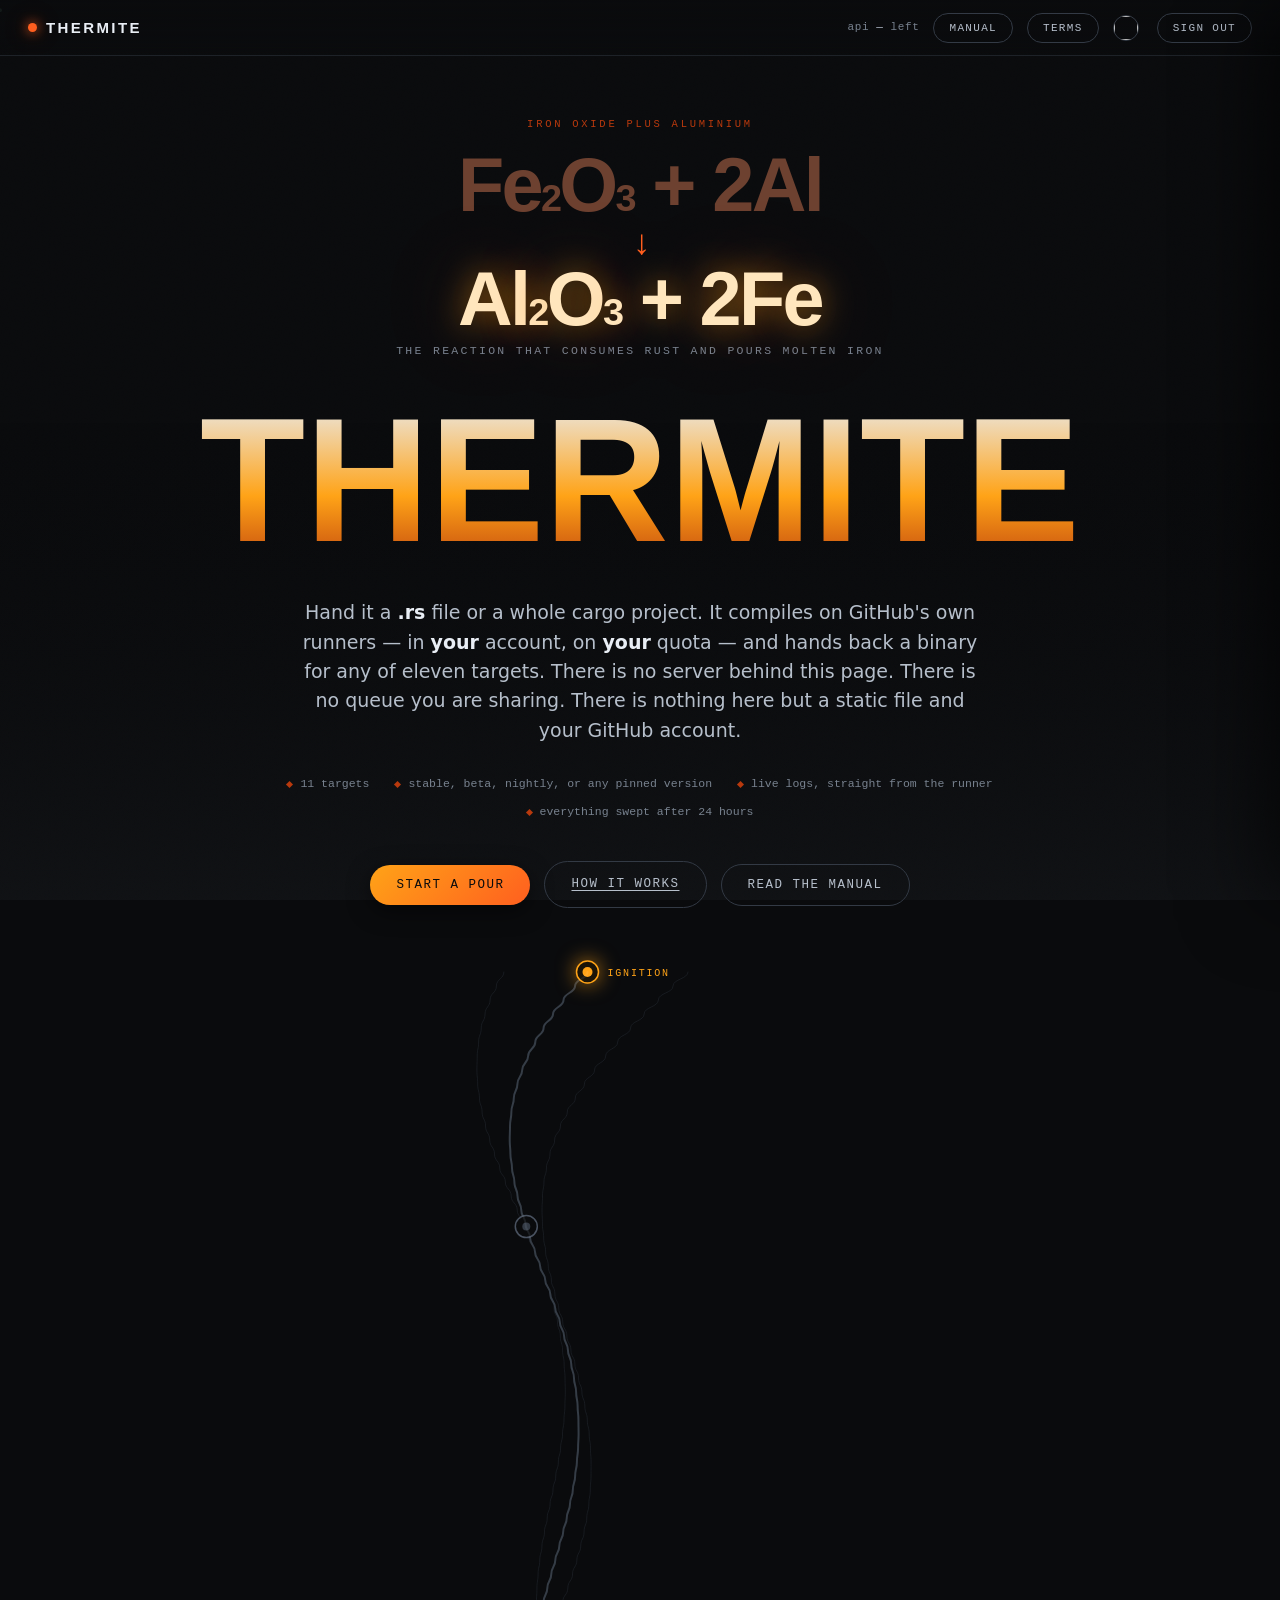
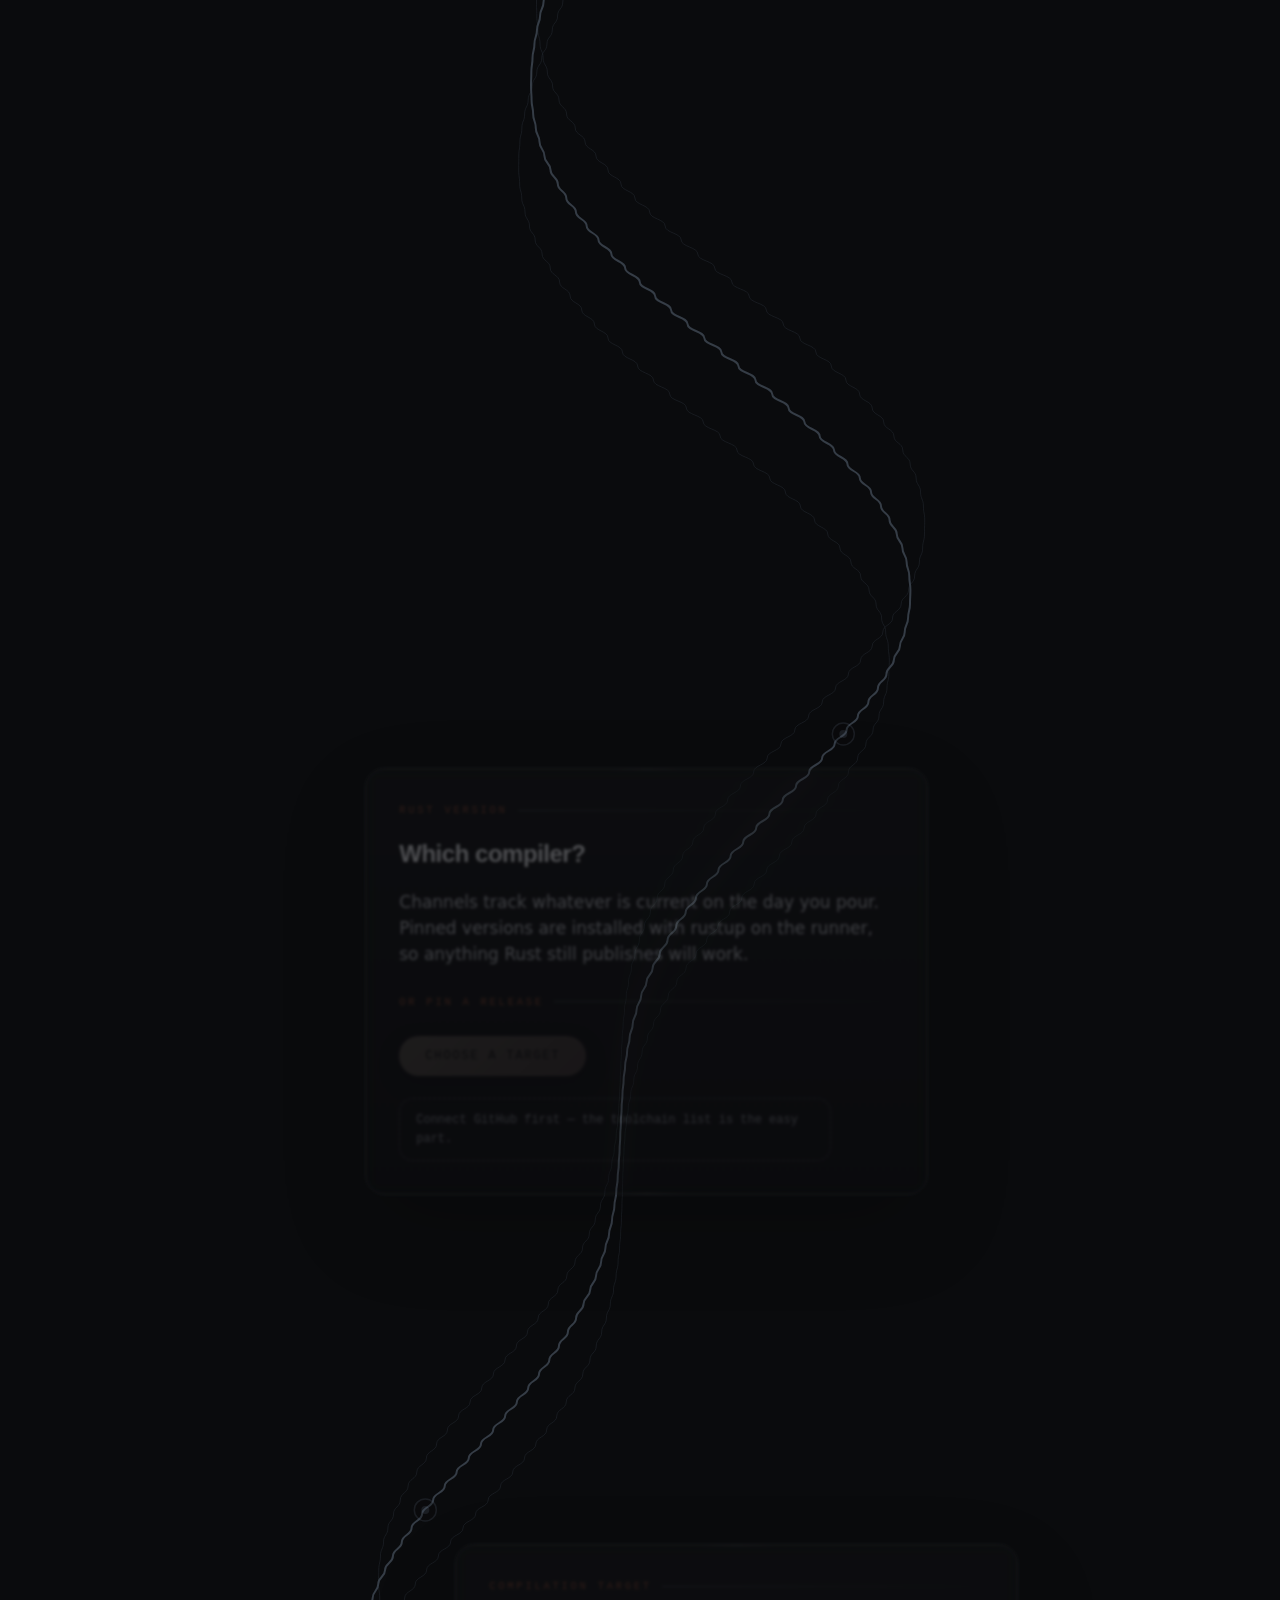
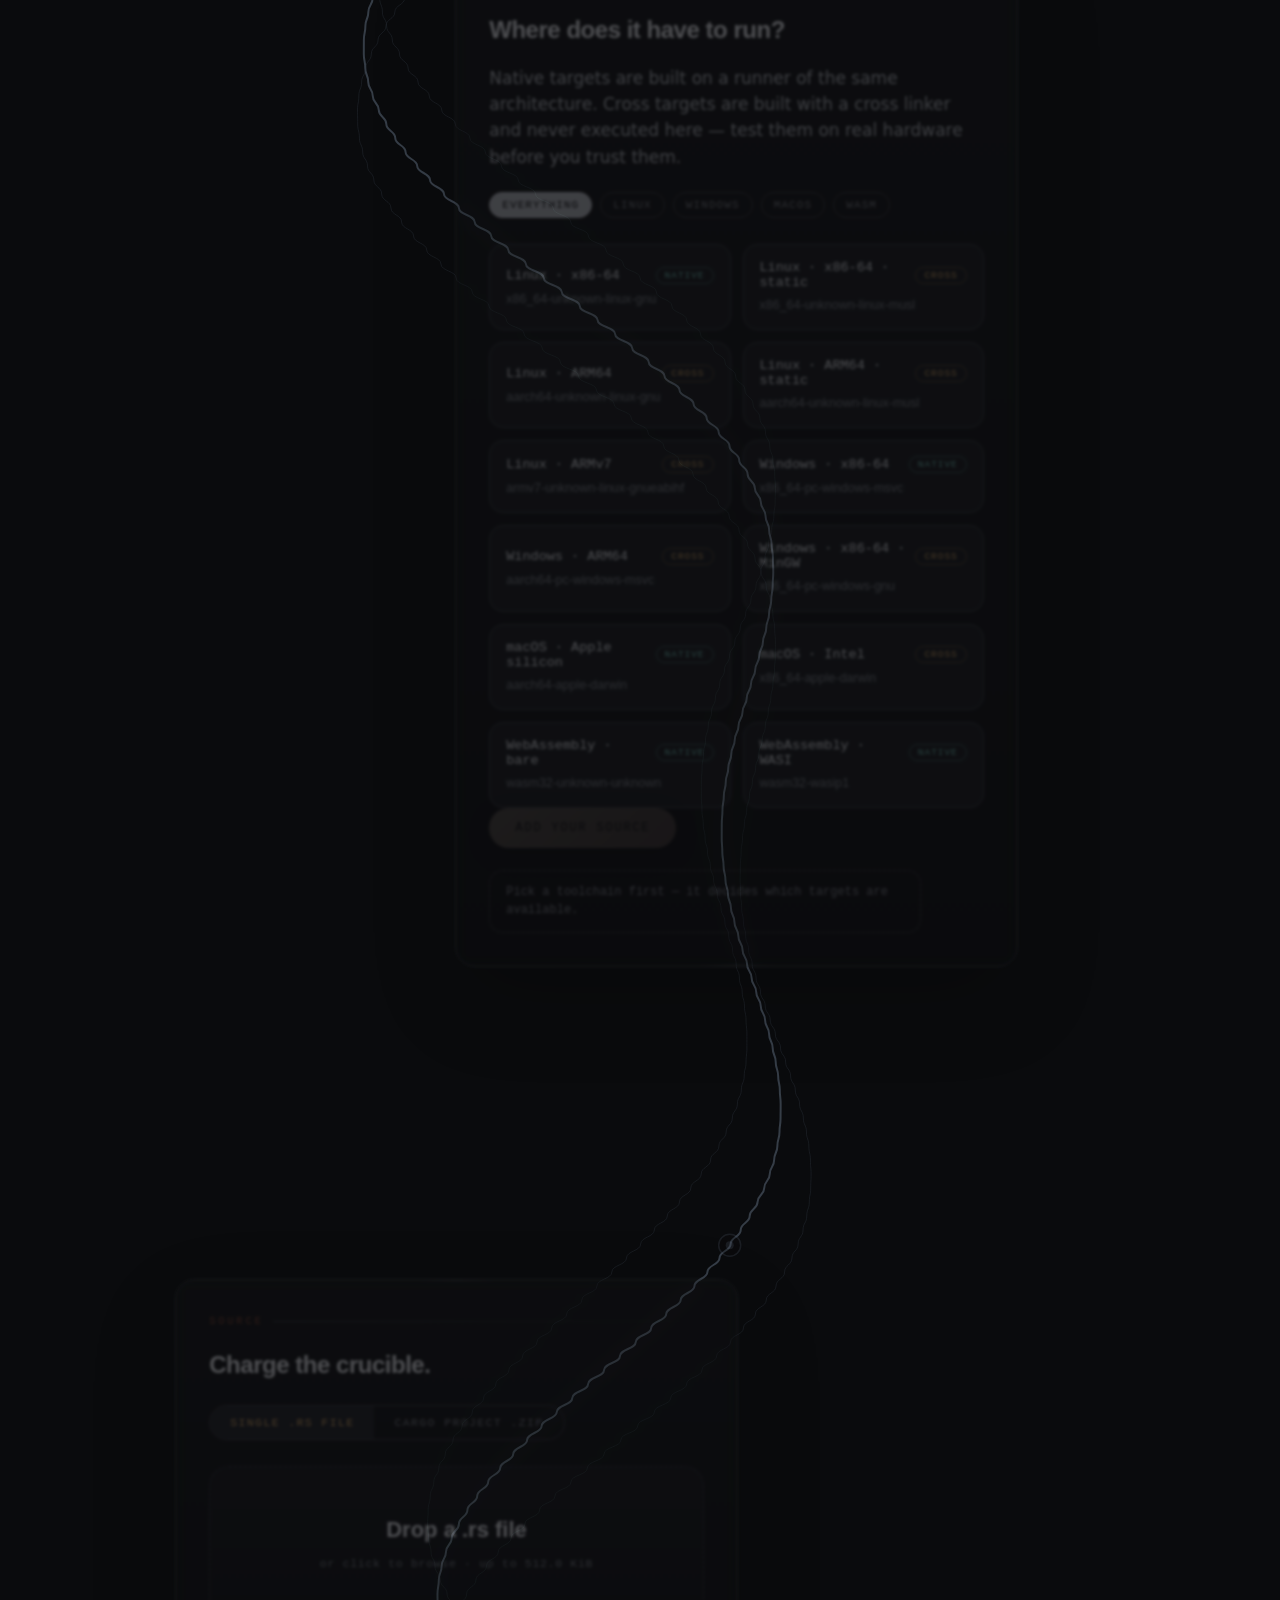
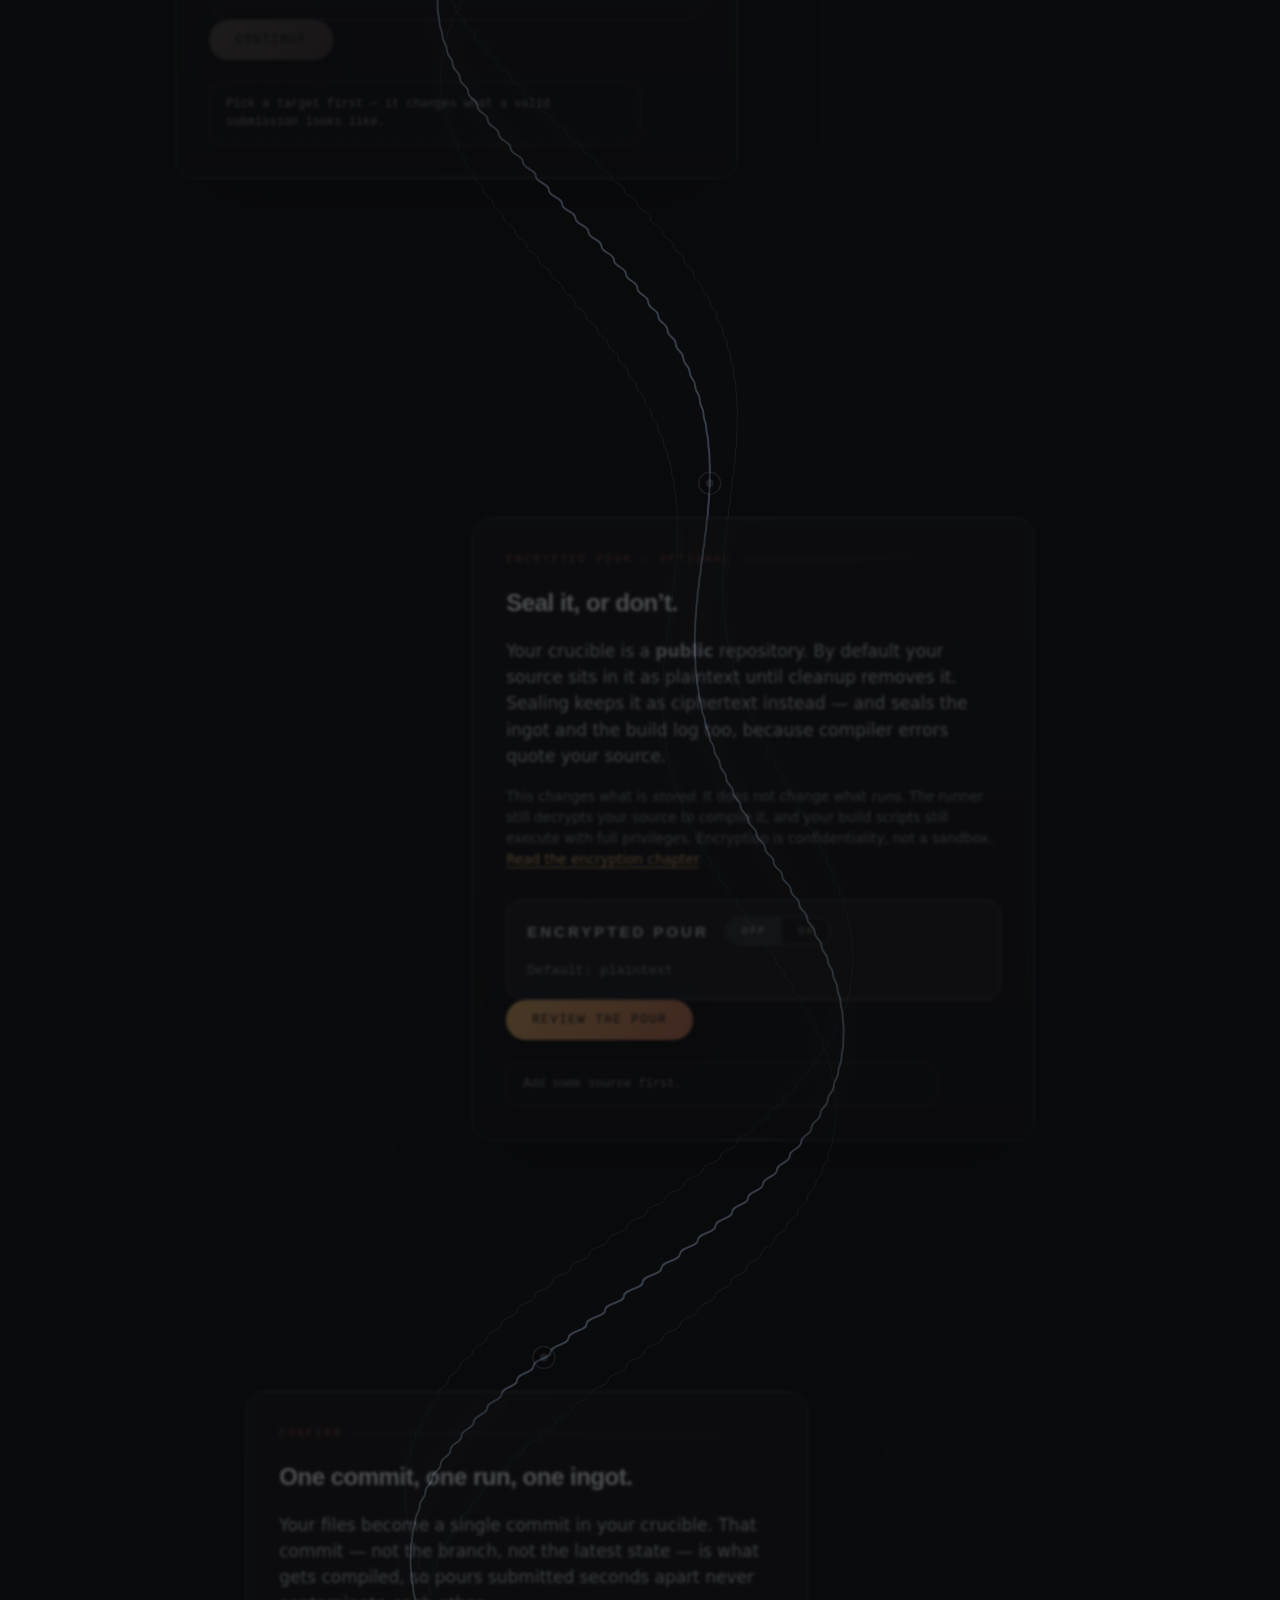
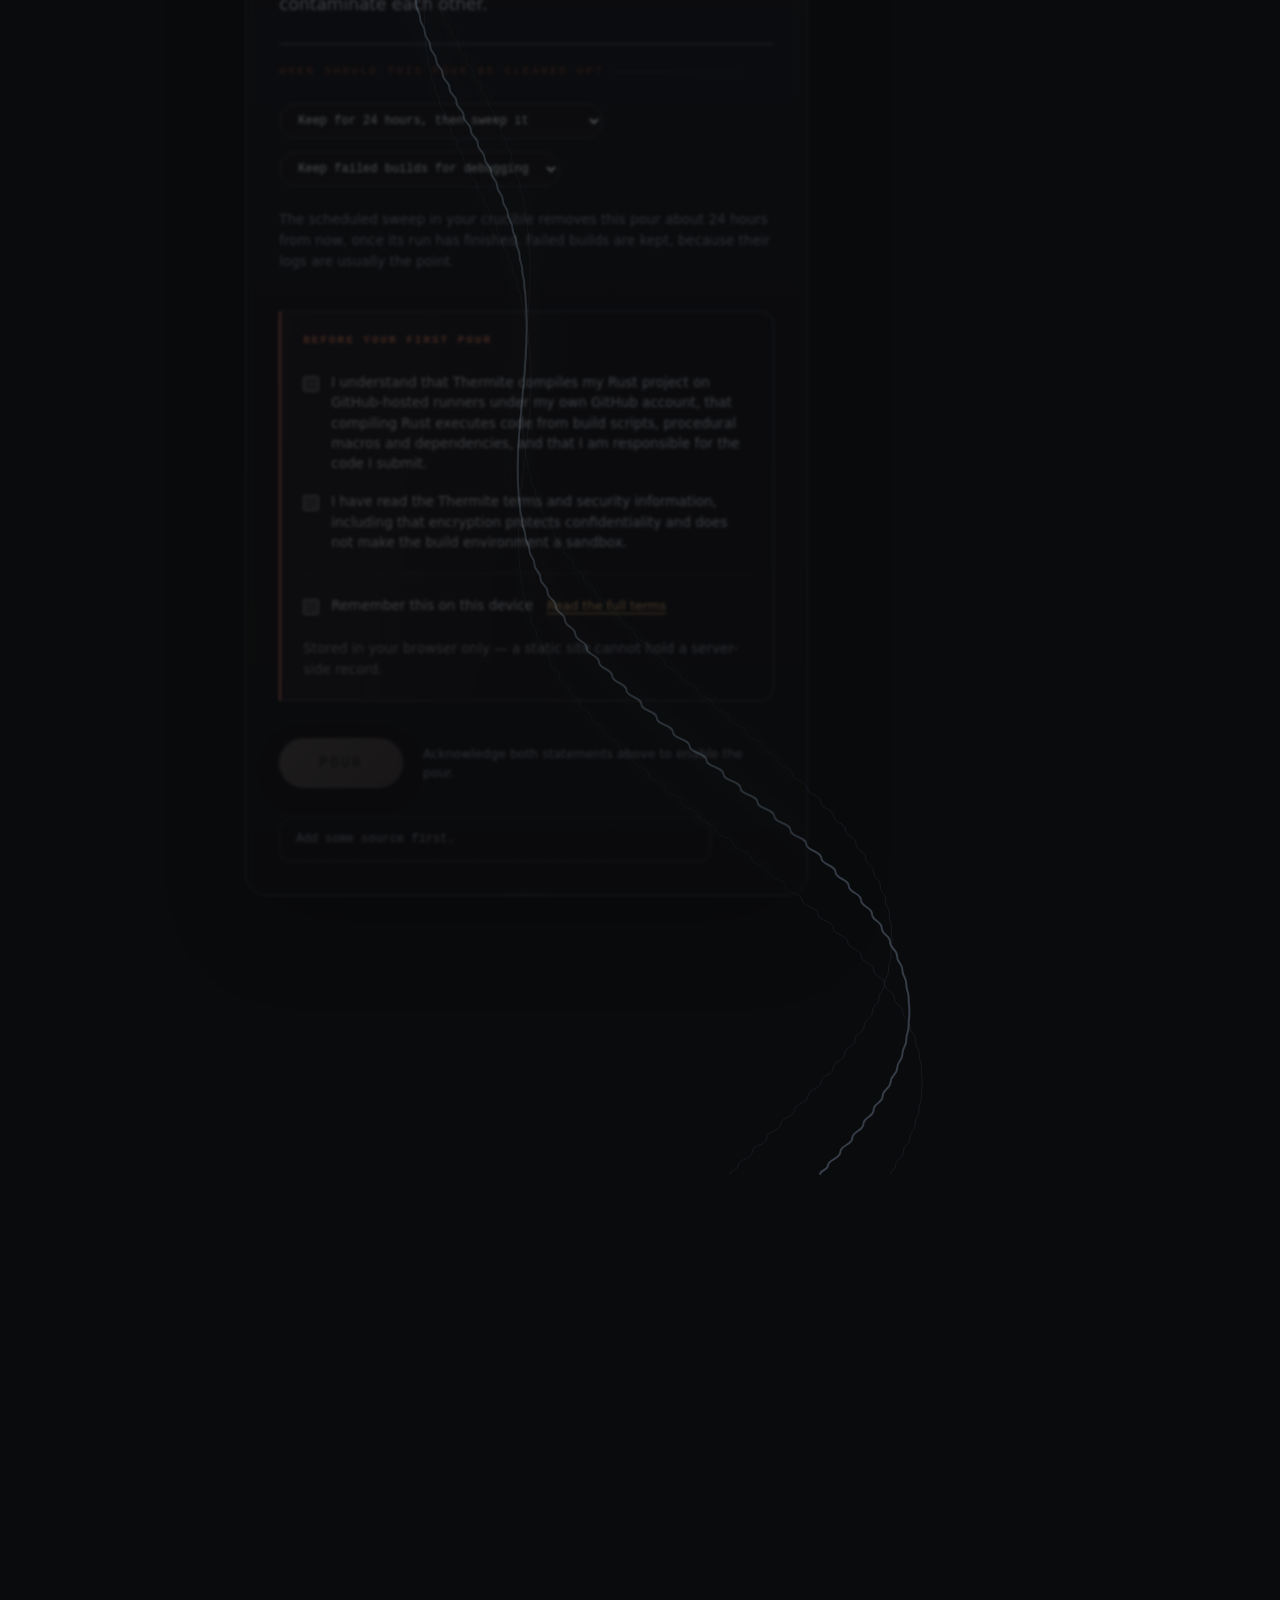
==== commit 26ae9df3: "UI: Updated Spine placement" ====
--- a/index.html
+++ b/index.html
@@ -59,13 +59,13 @@
       <p class="eyebrow">Iron oxide plus aluminium</p>
       <h1 class="reaction" id="reaction">
         <i class="rx-in">Fe<sub>2</sub>O<sub>3</sub> + 2Al</i>
-        <i class="rx-arrow">&rarr;</i>
+        <i class="rx-arrow" aria-hidden="true">&darr;</i>
         <i class="rx-out">Al<sub>2</sub>O<sub>3</sub> + 2Fe</i>
       </h1>
       <p class="hero__caption">The reaction that consumes rust and pours molten iron</p>
 
       <svg class="hero__name" viewBox="0 0 1000 215" role="img" aria-label="Thermite"
-           preserveAspectRatio="xMinYMid meet">
+           preserveAspectRatio="xMidYMid meet">
         <defs>
           <linearGradient id="wordmark" x1="0" y1="0" x2="0" y2="1">
             <stop offset="6%"   stop-color="#e9eef5"/>
@@ -73,7 +73,7 @@
             <stop offset="100%" stop-color="#b8390d"/>
           </linearGradient>
         </defs>
-        <text x="0" y="172" font-size="200" textLength="1000"
+        <text x="500" y="172" font-size="200" textLength="1000" text-anchor="middle"
               lengthAdjust="spacingAndGlyphs" fill="url(#wordmark)">THERMITE</text>
       </svg>
 
@@ -98,7 +98,6 @@
         <button class="btn btn--ghost" id="hero-docs">Read the manual</button>
       </div>
     </div>
-    <div class="scrollcue">descend</div>
   </section>
 
   <!-- 01 ───────────────────────────────────────────────────────────── -->
--- a/styles/core.css
+++ b/styles/core.css
@@ -109,7 +109,8 @@
 .rig {
   position: fixed; top: 0; left: 0; right: 0; height: var(--rig-h);
   z-index: 60;
-  display: flex; align-items: center; gap: 18px;
+  display: flex; align-items: center; gap: 14px;
+  flex-wrap: nowrap;
   padding: 0 clamp(16px, 3vw, 28px);
   background: linear-gradient(180deg, rgba(10,11,13,.94), rgba(10,11,13,.55) 70%, transparent);
   backdrop-filter: blur(14px);
@@ -117,6 +118,7 @@
 }
 
 .rig__mark {
+  flex: none; white-space: nowrap;
   font-family: var(--display); font-weight: 900; font-stretch: 125%;
   font-size: 15px; letter-spacing: .16em; color: var(--bright);
   text-transform: uppercase;
@@ -130,7 +132,8 @@
 }
 @keyframes pulse { 0%,100% { opacity: 1; } 50% { opacity: .35; } }
 
-.rig__spacer { flex: 1; }
+.rig__spacer { flex: 1 1 0; min-width: 0; }
+.rig .btn { flex: none; }
 
 .rig__meter {
   font-family: var(--mono); font-size: 11px; color: var(--scale);
@@ -358,6 +361,13 @@
 }
 @keyframes spin { to { transform: rotate(360deg); } }
 
+/* Below this the rate meter is the first thing worth dropping — it is
+   diagnostic, and the Terms button is not. */
+@media (max-width: 760px) {
+  .rig__meter { display: none; }
+  .rig__mark { font-size: 13px; }
+}
+
 @media (prefers-reduced-motion: reduce) {
   html { scroll-behavior: auto; }
   *, *::before, *::after {
--- a/styles/scenes.css
+++ b/styles/scenes.css
@@ -28,6 +28,7 @@
   padding: clamp(22px, 2.6vw, 40px);
   border: 1px solid var(--rule);
   position: relative;
+  container-type: inline-size;
   border-radius: var(--r-lg);
   /* Not fully opaque: the ghosted thread has to be visible through it. */
   background: linear-gradient(180deg, rgba(18, 21, 26, .90), rgba(13, 15, 19, .86));
@@ -97,32 +98,49 @@
 
 /* --- hero -------------------------------------------------------------- */
 
-#s-intro { min-height: 100dvh; }
-/* The hero is the one station that is not a bead on the line — the thread
-   starts here, so it runs past an open composition instead of through a panel. */
+#s-intro { min-height: 100dvh; padding-bottom: 170px; }
+/* The hero is not a bead on the thread — it is the strike. So it is centred in
+   the viewport on its own terms, open rather than panelled, and the spine
+   engine leaves its placement alone. */
 #s-intro .station__inner {
   width: min(880px, calc(100vw - 48px));
+  margin-inline: auto;
   padding: 0; border: 0; background: none;
   box-shadow: none; backdrop-filter: none;
   transform: none;
-}
+  text-align: center;
+}
+#s-intro .station__num { display: none; }
+#s-intro .eyebrow { justify-content: center; }
+#s-intro .eyebrow::after { display: none; }
+#s-intro .hero__lede { margin-inline: auto; }
+#s-intro .hero__facts { justify-content: center; }
+#s-intro .hero__cta { justify-content: center; }
 #s-intro .station__inner::before,
 #s-intro .station__inner::after { display: none; }
 #s-intro .station__num { display: none; }
 
+/* Stacked, not inline. Inline it needed roughly 24 glyphs of width, overflowed
+   the hero, and orphaned the arrow off the right-hand edge. Stacked, each line
+   is eleven glyphs and cannot overflow — and the arrow now points the way the
+   page goes, down into the thread. Sized in cqw against the hero itself, so it
+   is never larger than the box holding it. */
 .reaction {
   font-family: var(--display);
   font-weight: 900; font-stretch: 125%;
-  font-size: clamp(34px, 7.2vw, 104px);
-  line-height: .96; letter-spacing: -.035em;
-  display: flex; flex-wrap: wrap; align-items: baseline; gap: .22em;
+  font-size: clamp(30px, 8.6cqw, 96px);
+  line-height: .98; letter-spacing: -.035em;
+  display: grid; justify-items: center; gap: .02em;
   margin: 0 0 6px;
 }
 .reaction i { font-style: normal; }
 .reaction sub { font-size: .5em; vertical-align: baseline; }
 
 .reaction .rx-in { color: #6d4130; }
-.reaction .rx-arrow { color: var(--ember); position: relative; }
+.reaction .rx-arrow {
+  color: var(--ember); position: relative;
+  font-size: .46em; line-height: 1.05;
+}
 .reaction .rx-out {
   color: var(--whitehot);
   text-shadow: 0 0 32px rgba(255,163,23,.55), 0 0 90px rgba(255,95,31,.28);
@@ -134,8 +152,8 @@
 
 @keyframes oxidise { from { color: #3a3f47; } to { color: #6d4130; } }
 @keyframes ignite {
-  0% { color: #3a3f47; transform: scale(.9); }
-  40% { color: var(--whitehot); transform: scale(1.06); }
+  0% { color: #3a3f47; transform: translateY(-.2em) scale(.9); }
+  40% { color: var(--whitehot); transform: translateY(0) scale(1.08); }
   100% { color: var(--ember); transform: none; }
 }
 @keyframes pourout {
@@ -179,18 +197,6 @@
 
 .hero__cta { display: flex; flex-wrap: wrap; gap: 14px; margin-top: 40px; align-items: center; }
 
-.scrollcue {
-  position: absolute; bottom: 26px; left: 50%; transform: translateX(-50%);
-  font-family: var(--mono); font-size: 10px; letter-spacing: .24em;
-  text-transform: uppercase; color: var(--scale);
-  display: flex; flex-direction: column; align-items: center; gap: 9px;
-}
-.scrollcue::after {
-  content: ''; width: 1px; height: 34px;
-  background: linear-gradient(180deg, var(--ember), transparent);
-  animation: drip 2s var(--ease) infinite;
-}
-@keyframes drip { 0% { transform: scaleY(0); transform-origin: top; } 60%,100% { transform: scaleY(1); transform-origin: top; } }
 
 /* --- choice grids ------------------------------------------------------ */
 
--- a/styles/manual.css
+++ b/styles/manual.css
@@ -81,7 +81,15 @@
   margin-top: 34px;
   scroll-margin-top: 20px;
 }
-.doc__chapter:first-child, .doc__section:first-child { border-top: 0; margin-top: 0; }
+/* On the terms page the first element is the <header>, not a section, so
+   :first-child never matched and the opening section carried a stray rule and
+   34px of dead space above it. */
+.doc__chapter:first-child, .doc__section:first-child,
+.doc__head + .doc__section { border-top: 0; margin-top: 0; padding-top: 8px; }
+
+/* Long paths and PEM-ish strings in the terms must not push the column wide. */
+.doc__p, .doc__list li, .qa__a { overflow-wrap: anywhere; }
+.doc__col { min-width: 0; }
 
 .doc__h2 {
   font-family: var(--display); font-weight: 800; font-stretch: 118%;
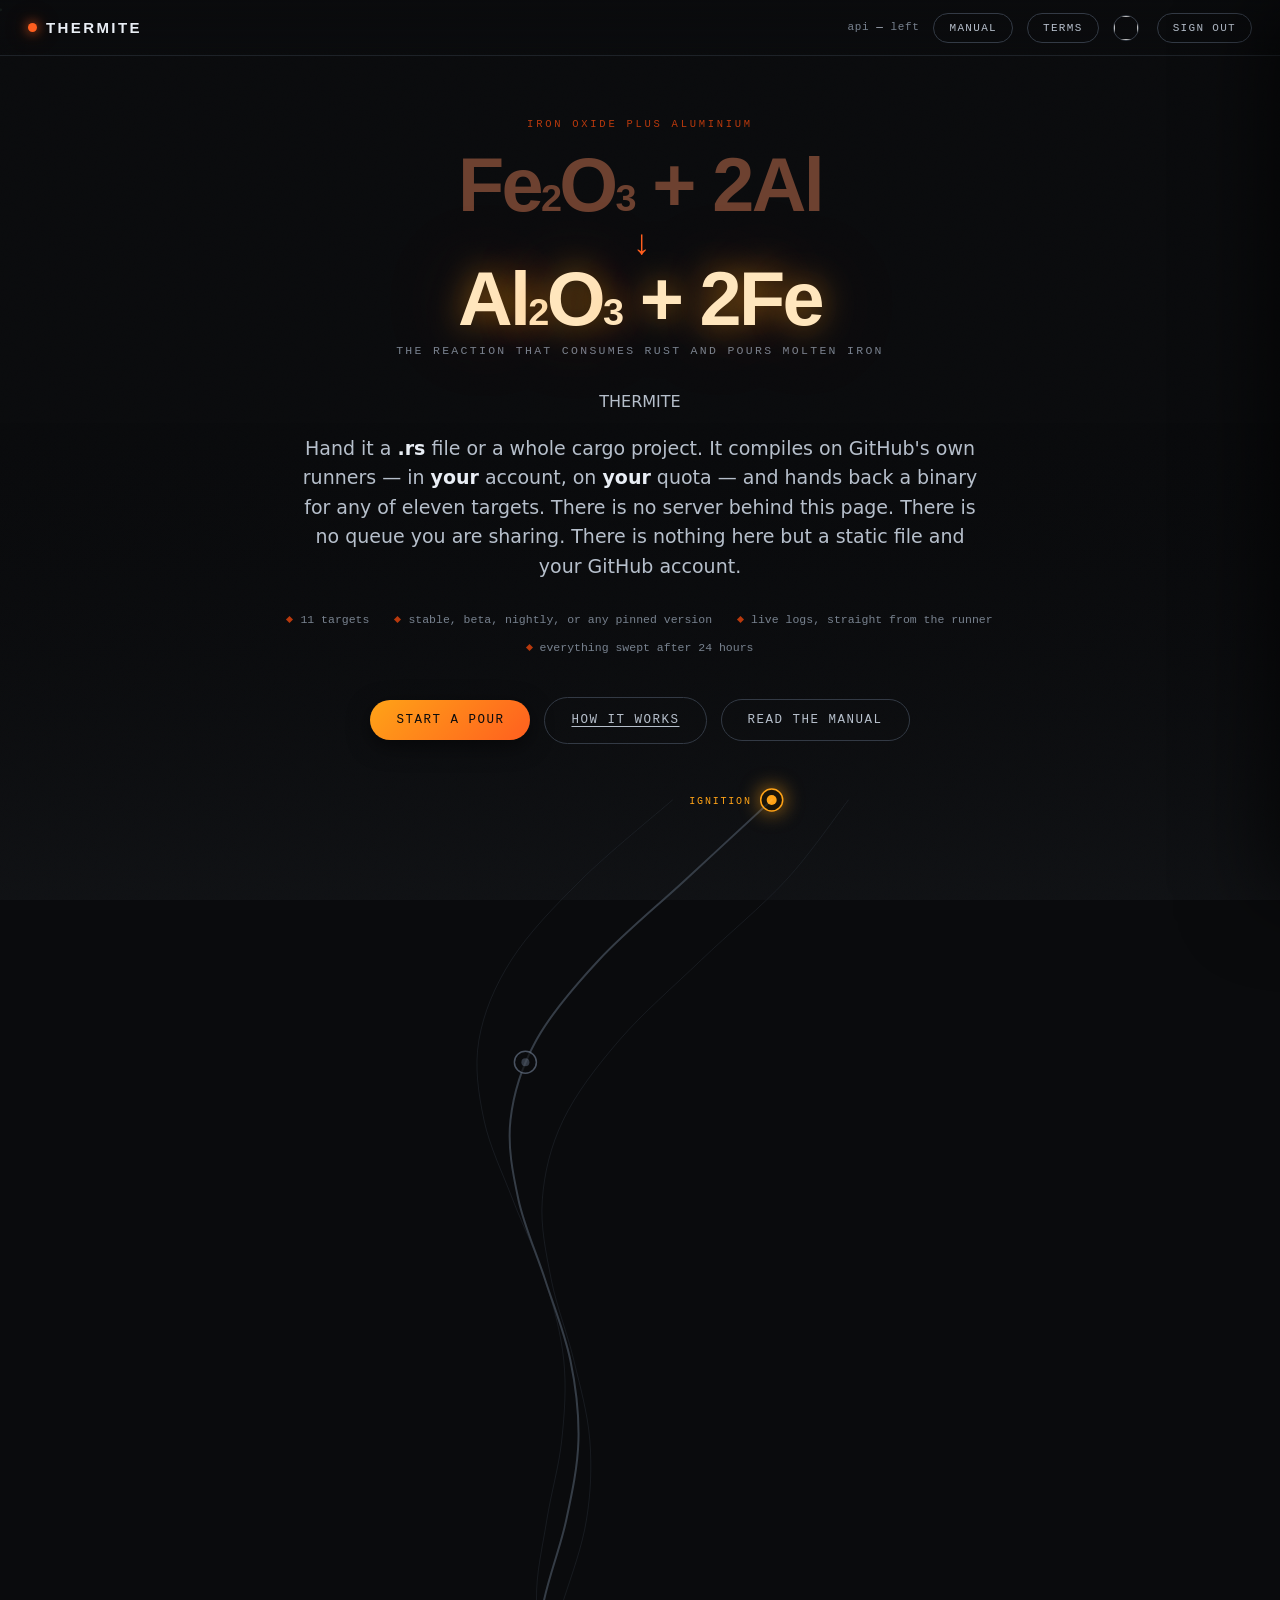
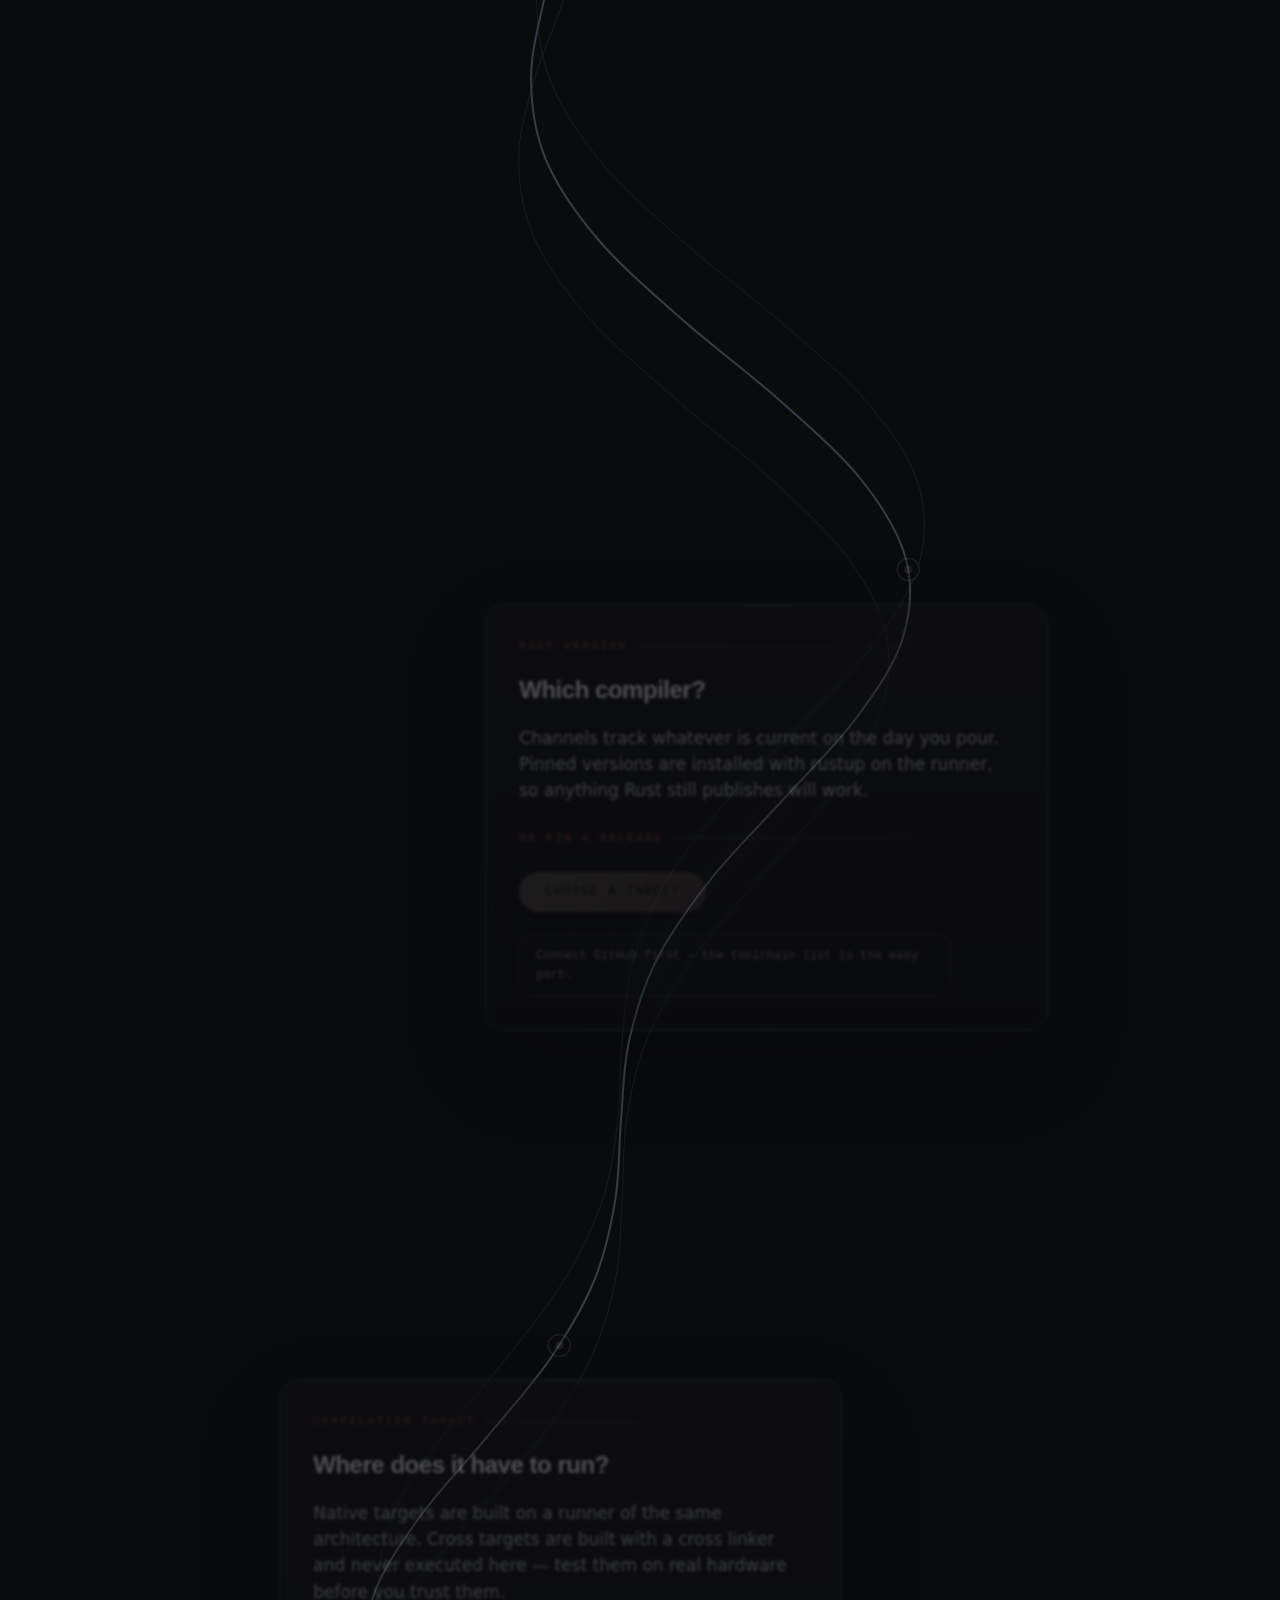
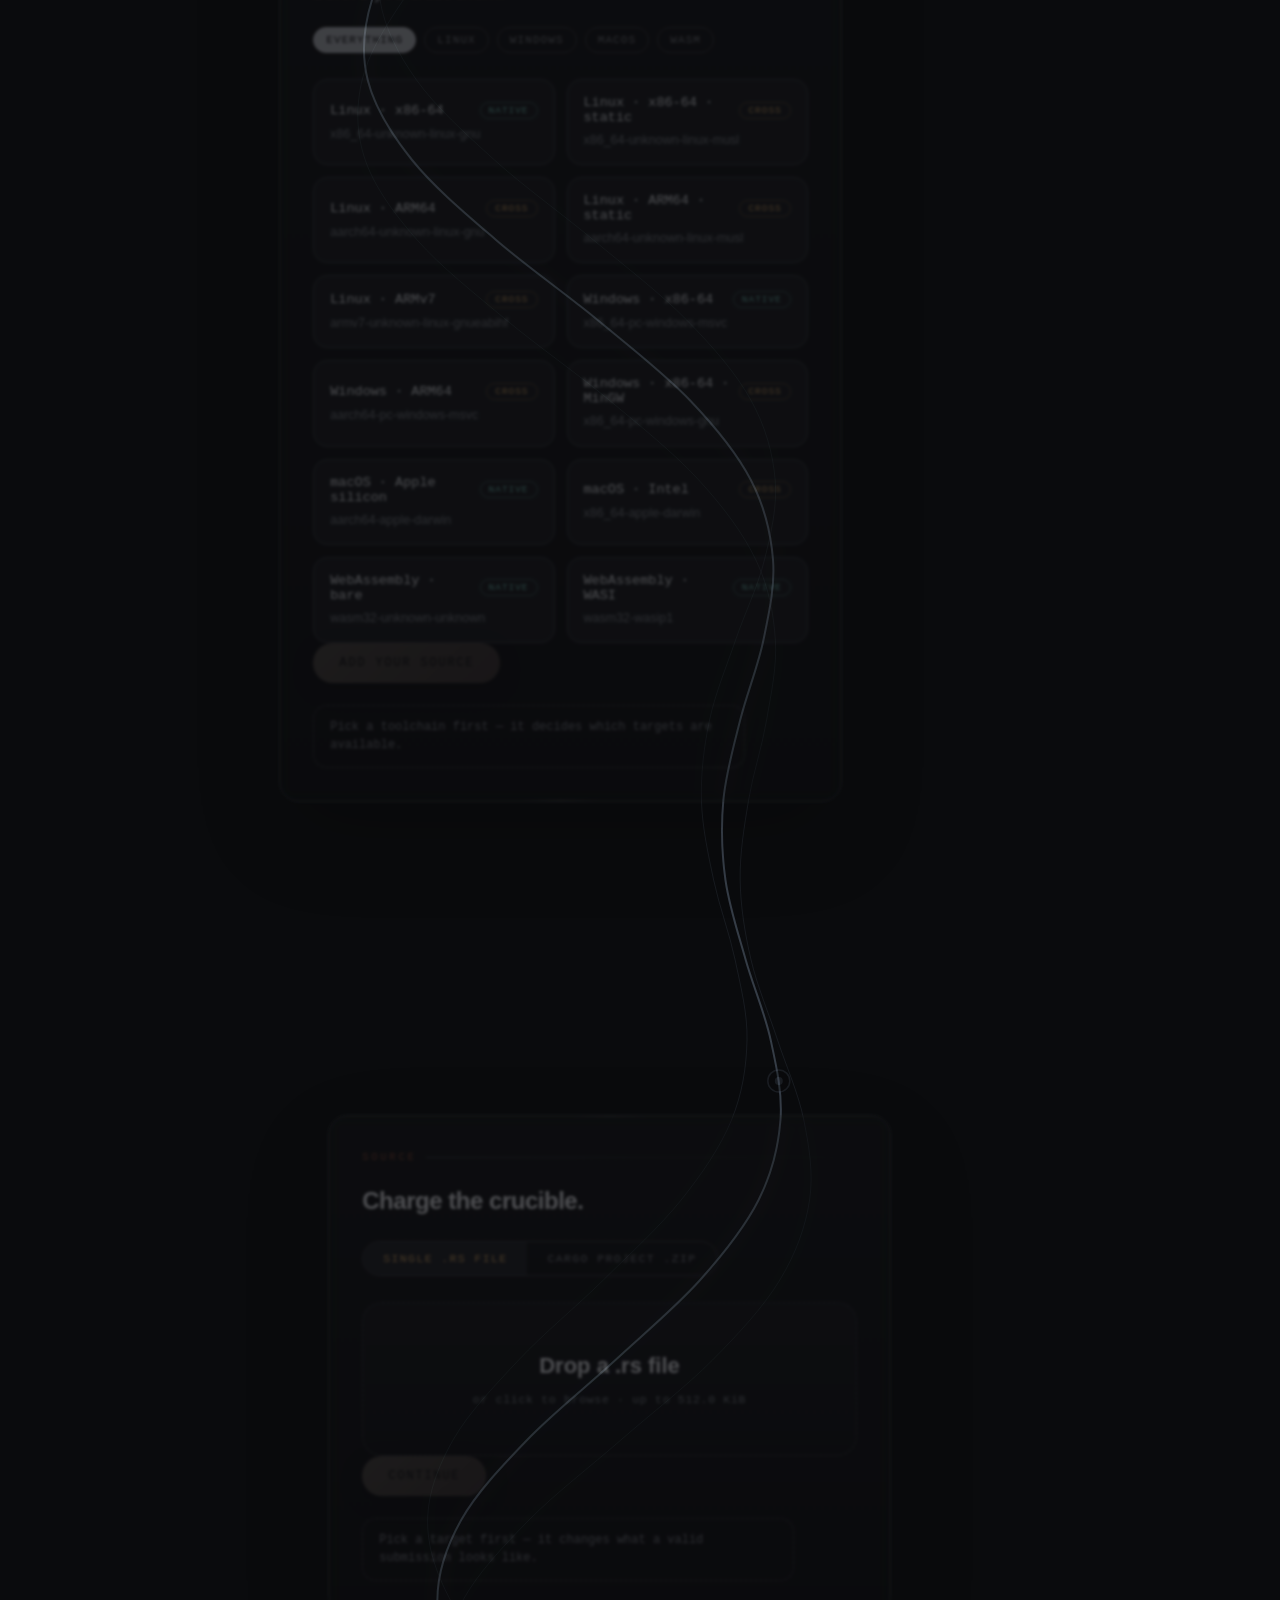
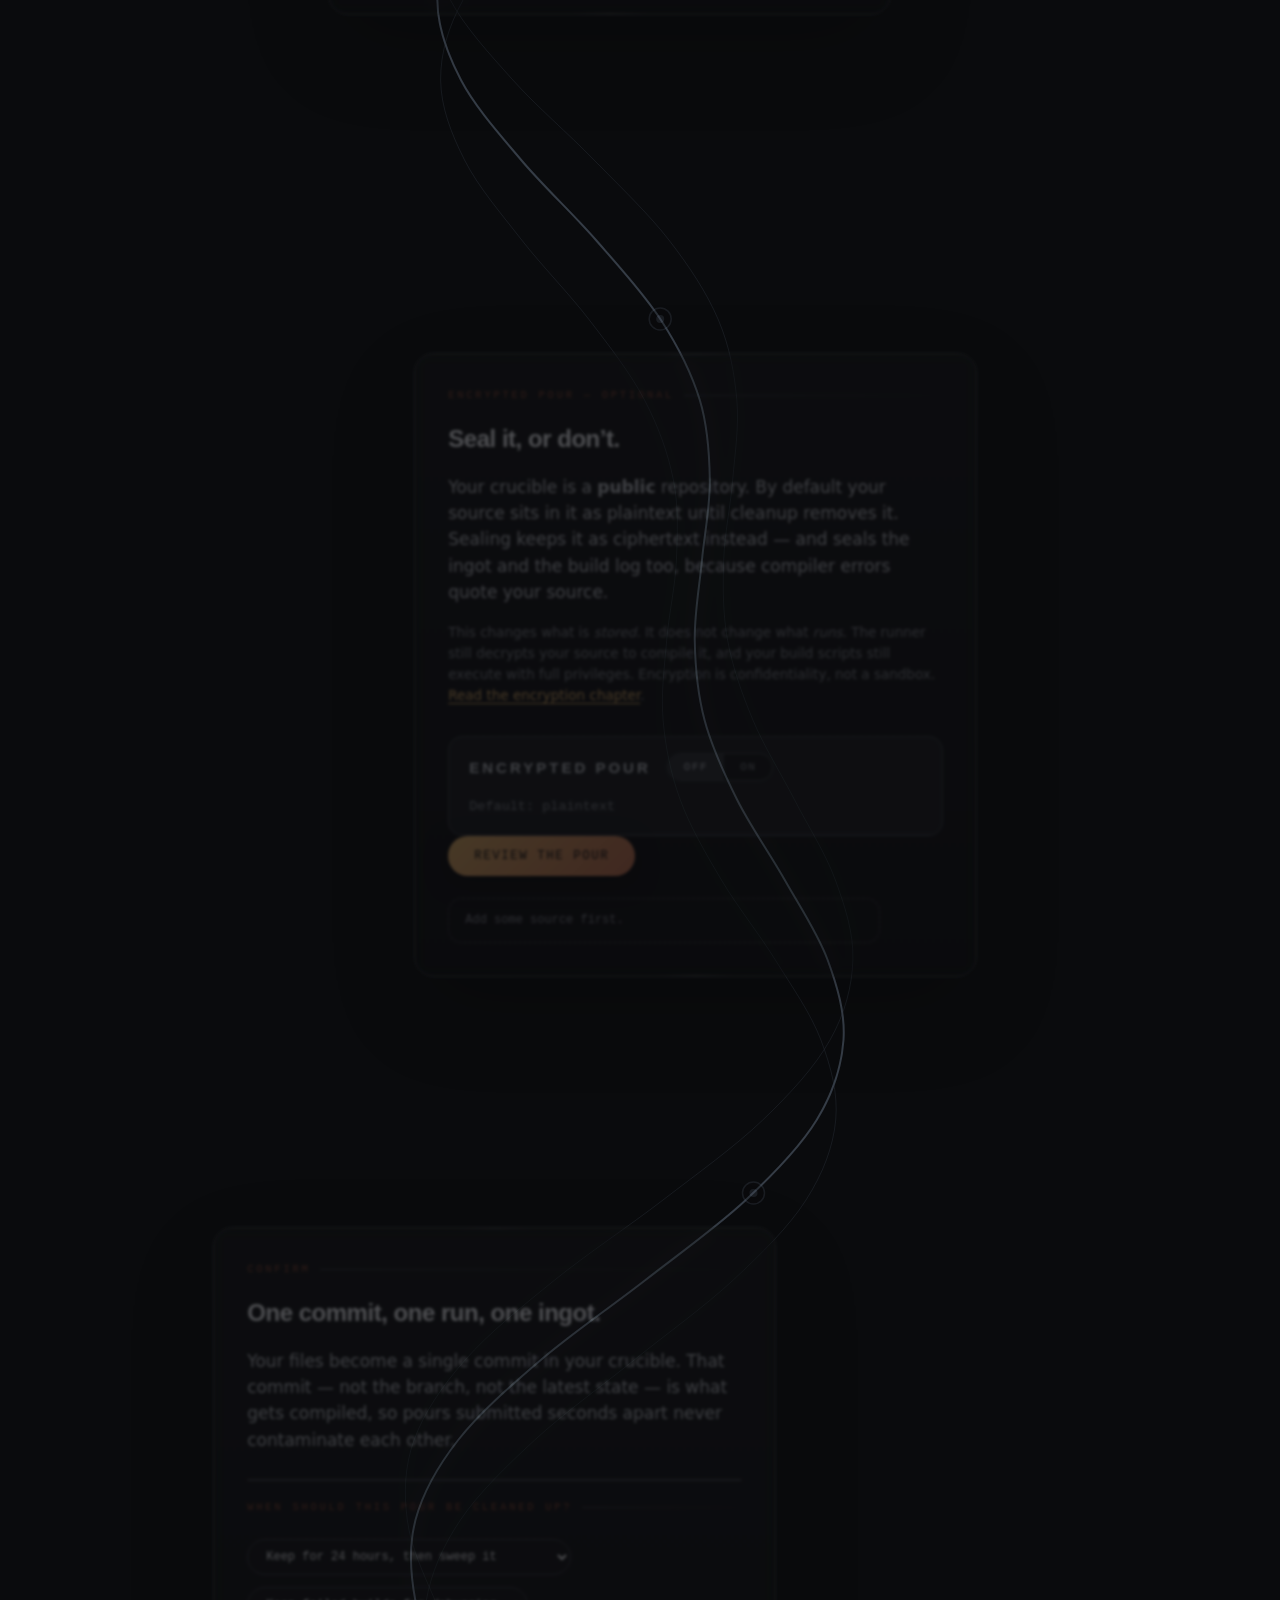
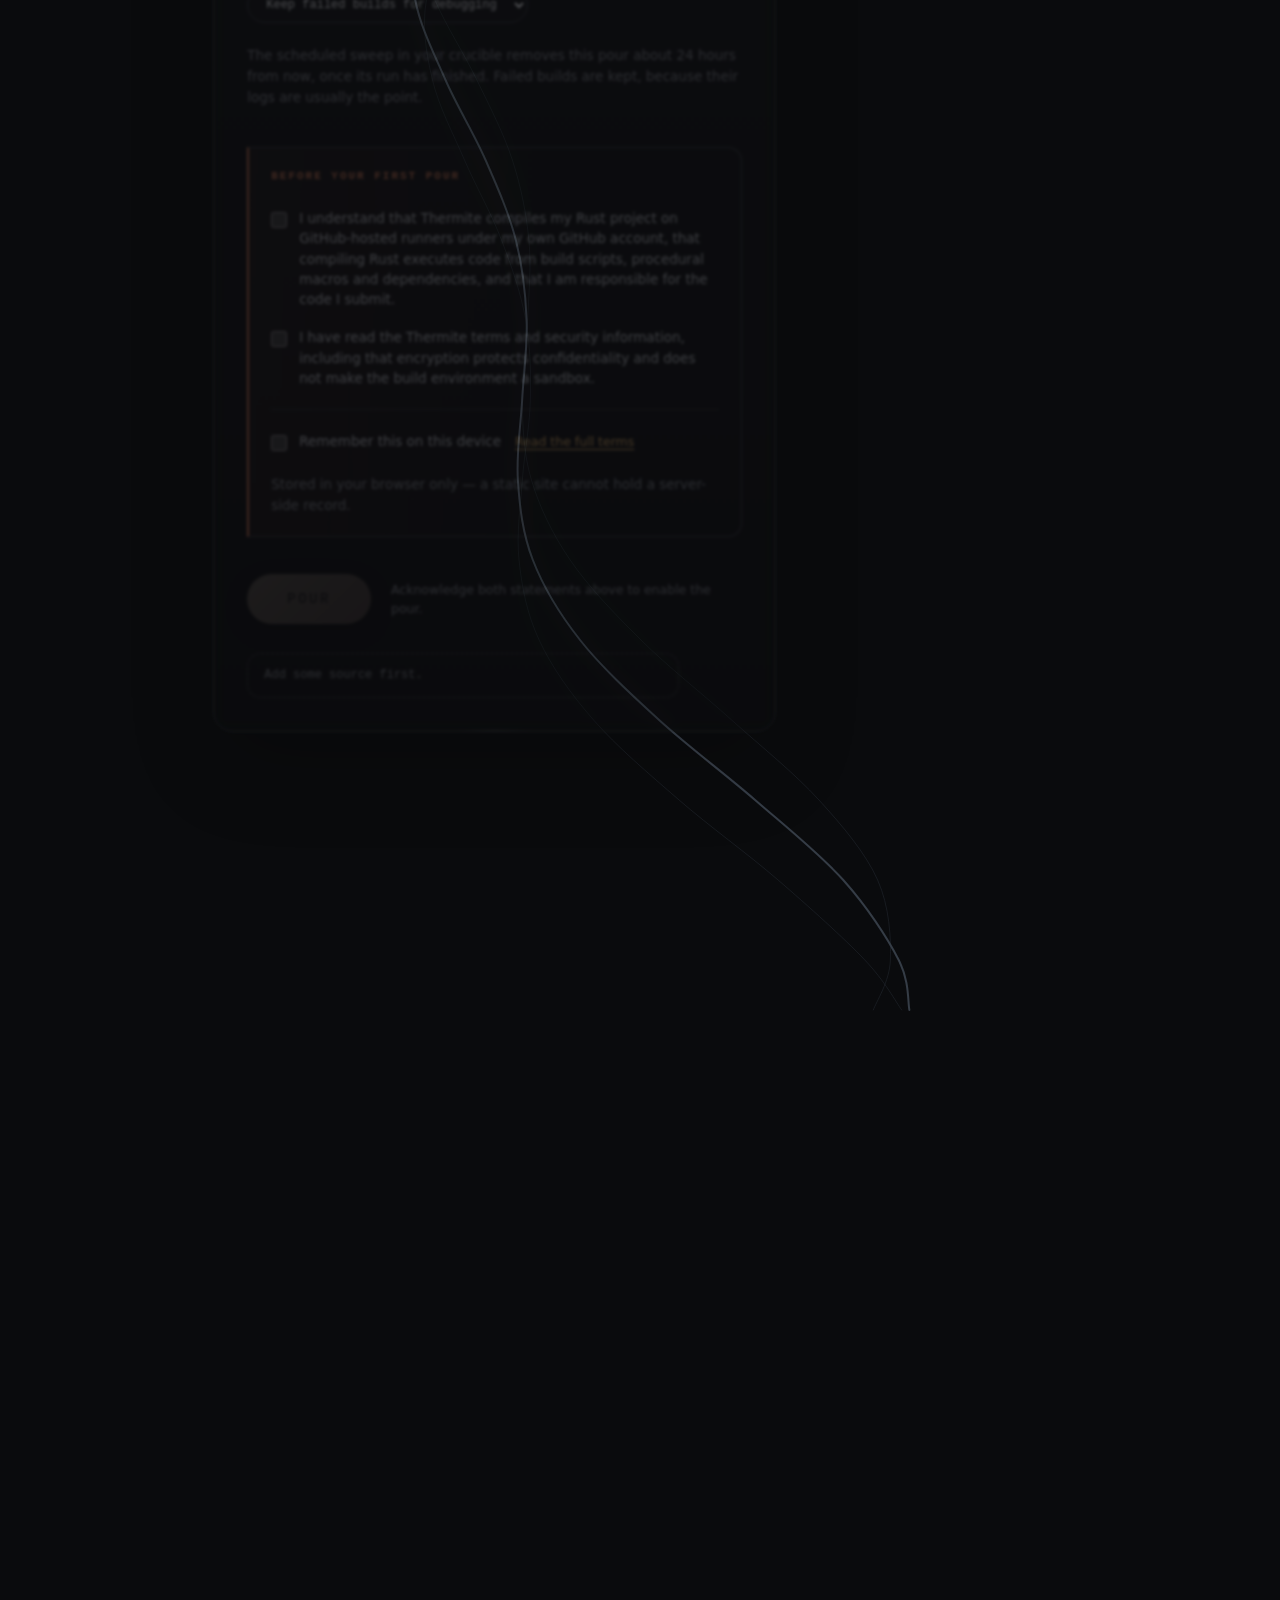
==== commit 4d5676d9: "UI: Updated Spine placement and crypto fix" ====
--- a/index.html
+++ b/index.html
@@ -64,18 +64,10 @@
       </h1>
       <p class="hero__caption">The reaction that consumes rust and pours molten iron</p>
 
-      <svg class="hero__name" viewBox="0 0 1000 215" role="img" aria-label="Thermite"
-           preserveAspectRatio="xMidYMid meet">
-        <defs>
-          <linearGradient id="wordmark" x1="0" y1="0" x2="0" y2="1">
-            <stop offset="6%"   stop-color="#e9eef5"/>
-            <stop offset="58%"  stop-color="#ffa317"/>
-            <stop offset="100%" stop-color="#b8390d"/>
-          </linearGradient>
-        </defs>
-        <text x="500" y="172" font-size="200" textLength="1000" text-anchor="middle"
-              lengthAdjust="spacingAndGlyphs" fill="url(#wordmark)">THERMITE</text>
-      </svg>
+      <!-- Plain text on purpose. SVG textLength is honoured inconsistently —
+           Safari ignores lengthAdjust here — so the fit is measured in
+           spine.js instead, which every engine agrees on. -->
+      <div class="hero__name">THERMITE</div>
 
       <p class="hero__lede">
         Hand it a <b>.rs</b> file or a whole cargo project. It compiles on GitHub's own
--- a/styles/manual.css
+++ b/styles/manual.css
@@ -44,8 +44,19 @@
 }
 .manual__pages {
   overflow: auto; scroll-behavior: smooth;
+  min-width: 0; width: 100%;
+  /* The manual's type is sized against this column, not the viewport, so a
+     narrow pane scales its headings down instead of clipping them. */
+  container-type: inline-size;
   padding: clamp(26px, 4vw, 56px) clamp(20px, 5vw, 80px) 30vh;
 }
+
+/* The terms pane has no index, so it is not a two-column grid. It used to rely
+   on an inline style to say so, and when that did not take effect the whole
+   page collapsed into the 240px index column — which is why the headings were
+   rendering as "Tern / and / secu". Stated in CSS, it cannot fall back. */
+#manual-terms .manual__body { display: block; }
+#manual-terms .manual__pages { height: 100%; }
 
 .docnav {
   appearance: none; background: none; border: 0; cursor: pointer;
@@ -64,19 +75,20 @@
 
 /* ── manual typography ─────────────────────────────────────────────────── */
 
-.doc__head { max-width: 74ch; margin-bottom: 46px; }
+.doc__head { max-width: min(74ch, 100%); margin-bottom: 46px; }
 .doc__title {
   font-family: var(--display); font-weight: 900; font-stretch: 122%;
-  font-size: clamp(30px, 5vw, 60px); line-height: .98; letter-spacing: -.035em;
+  font-size: clamp(24px, 7cqw, 58px); line-height: .98; letter-spacing: -.03em;
   color: var(--bright); margin: 6px 0 0;
+  overflow-wrap: anywhere;
 }
 .doc__stand {
-  font-size: clamp(15px, 1.5vw, 18px); color: var(--steel);
+  font-size: clamp(14px, 1.9cqw, 18px); color: var(--steel);
   max-width: 68ch; margin: 16px 0 0; text-wrap: pretty;
 }
 
 .doc__chapter, .doc__section {
-  max-width: 74ch; padding: 34px 0 40px;
+  max-width: min(74ch, 100%); padding: 34px 0 40px;
   border-top: 1px solid var(--ash);
   margin-top: 34px;
   scroll-margin-top: 20px;
@@ -93,7 +105,8 @@
 
 .doc__h2 {
   font-family: var(--display); font-weight: 800; font-stretch: 118%;
-  font-size: clamp(21px, 2.6vw, 32px); line-height: 1.1; letter-spacing: -.02em;
+  font-size: clamp(18px, 3.6cqw, 32px); line-height: 1.1; letter-spacing: -.02em;
+  overflow-wrap: anywhere;
   color: var(--bright); margin: 4px 0 16px;
 }
 .doc__h3 {
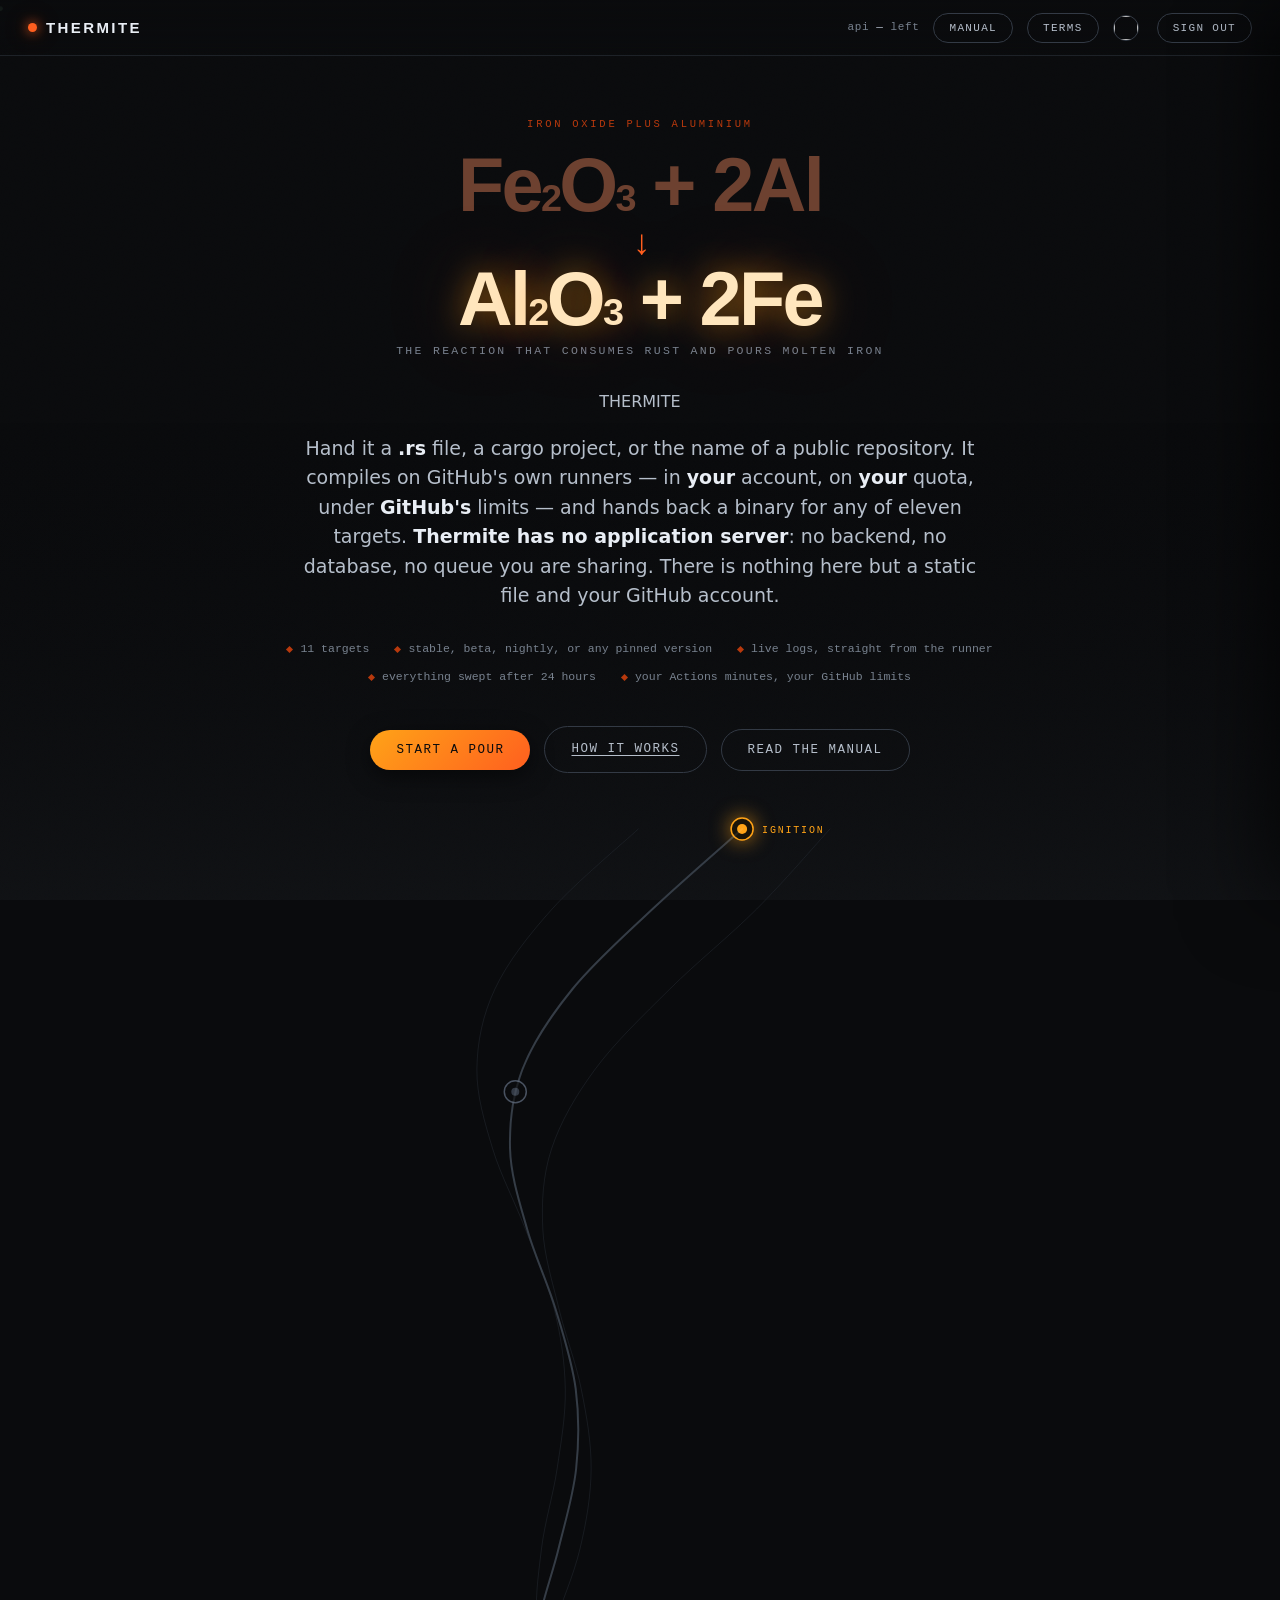
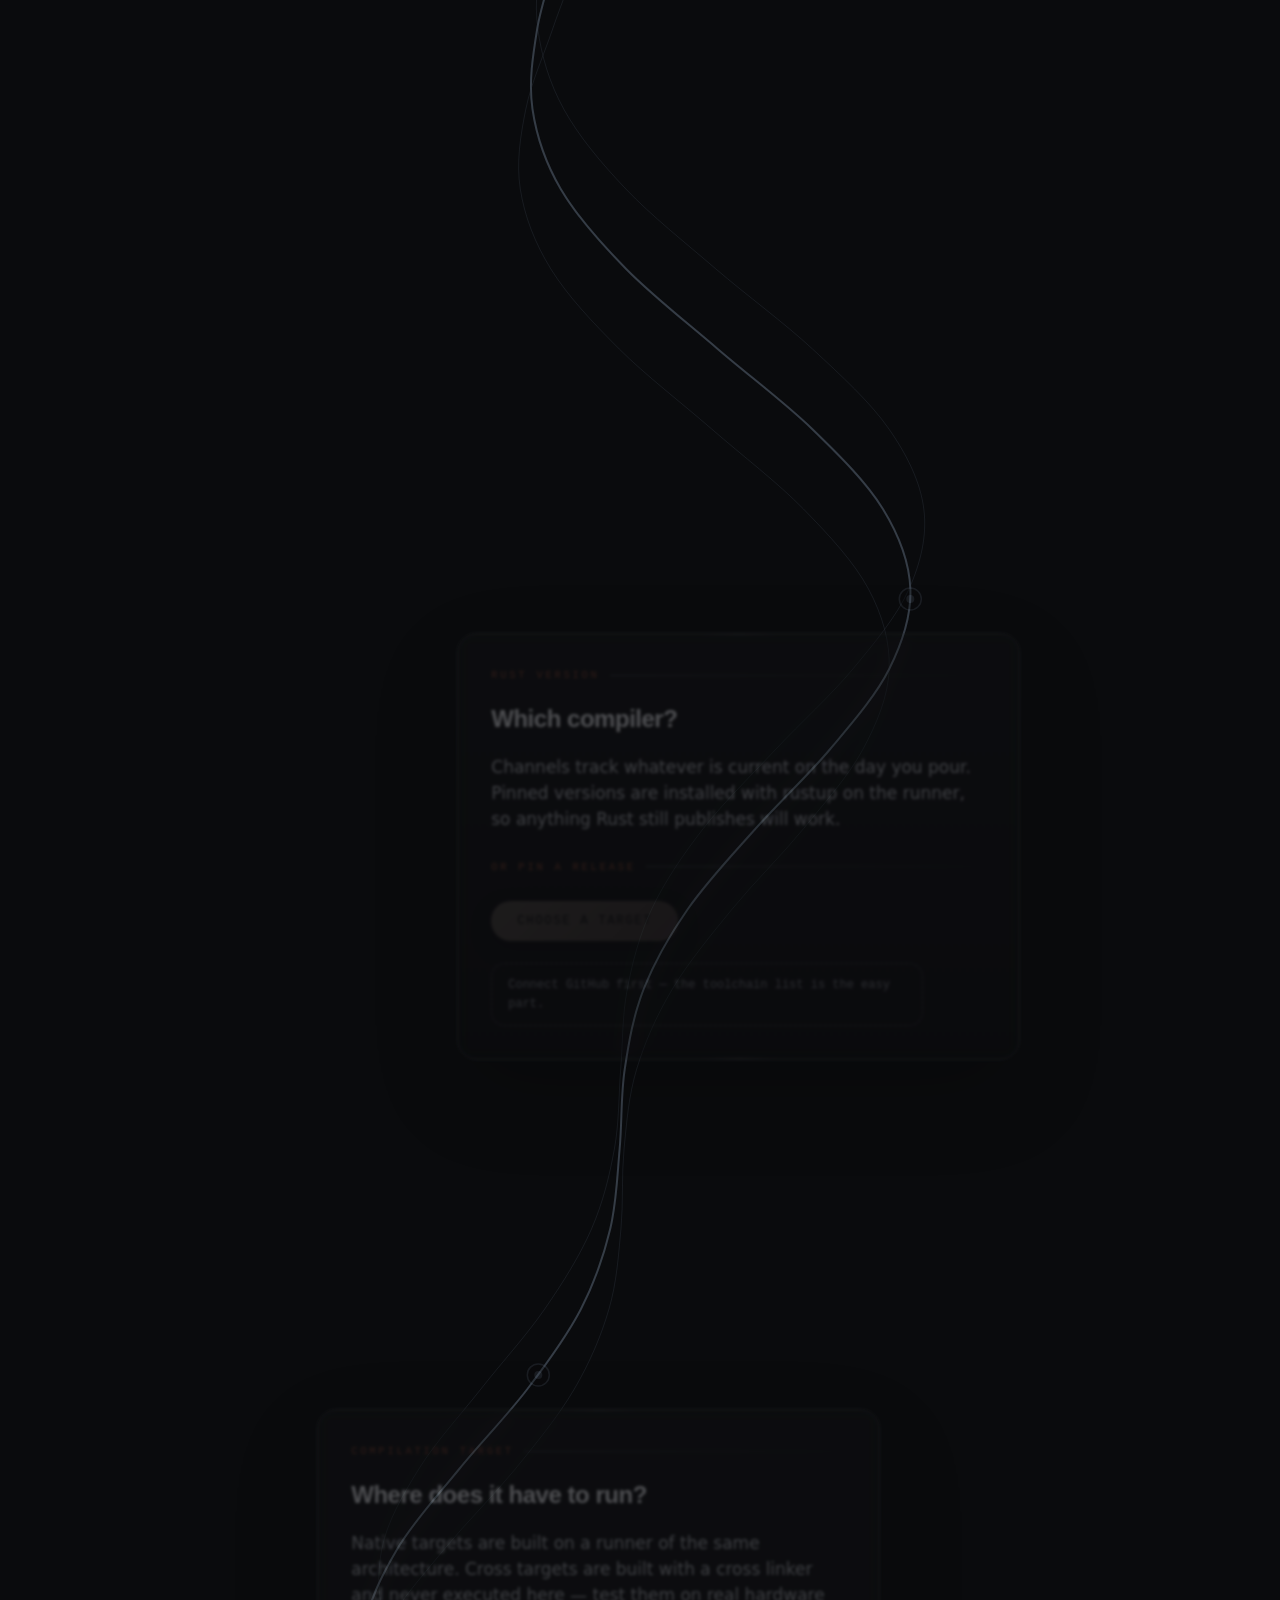
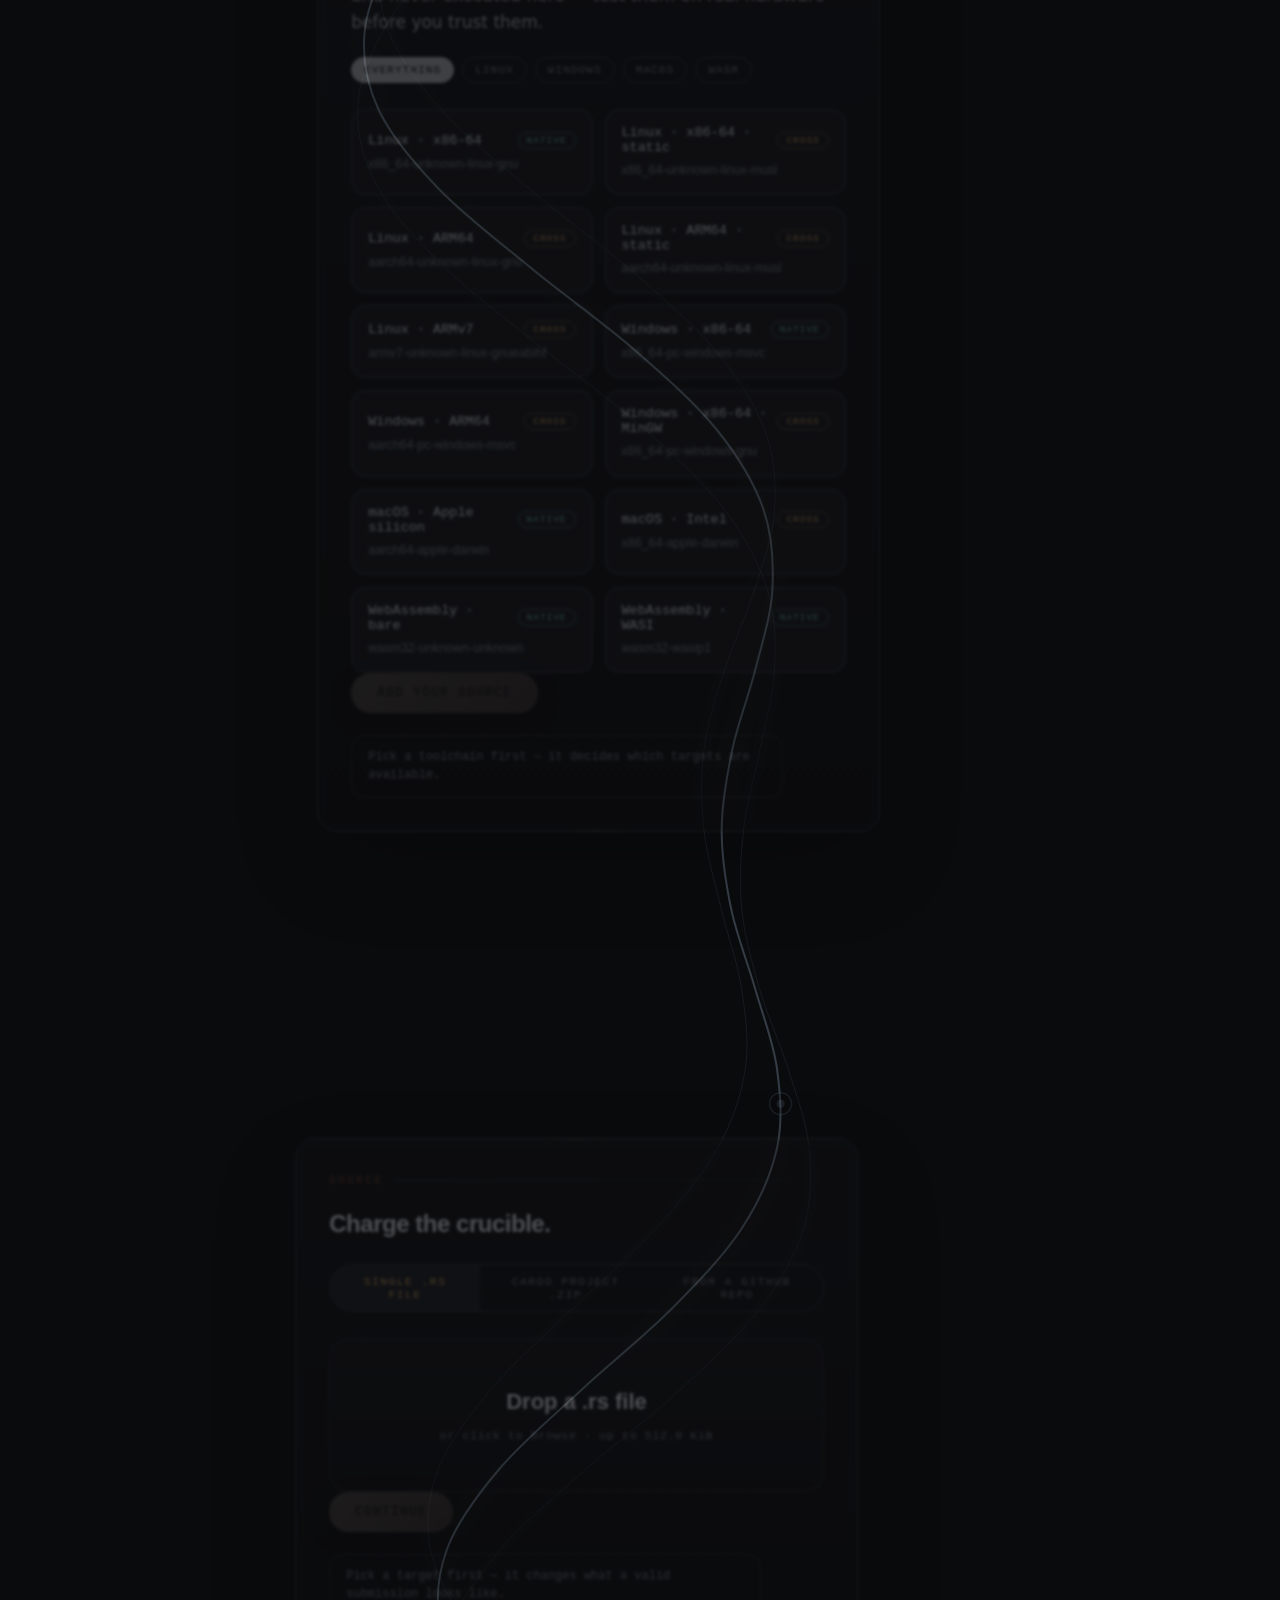
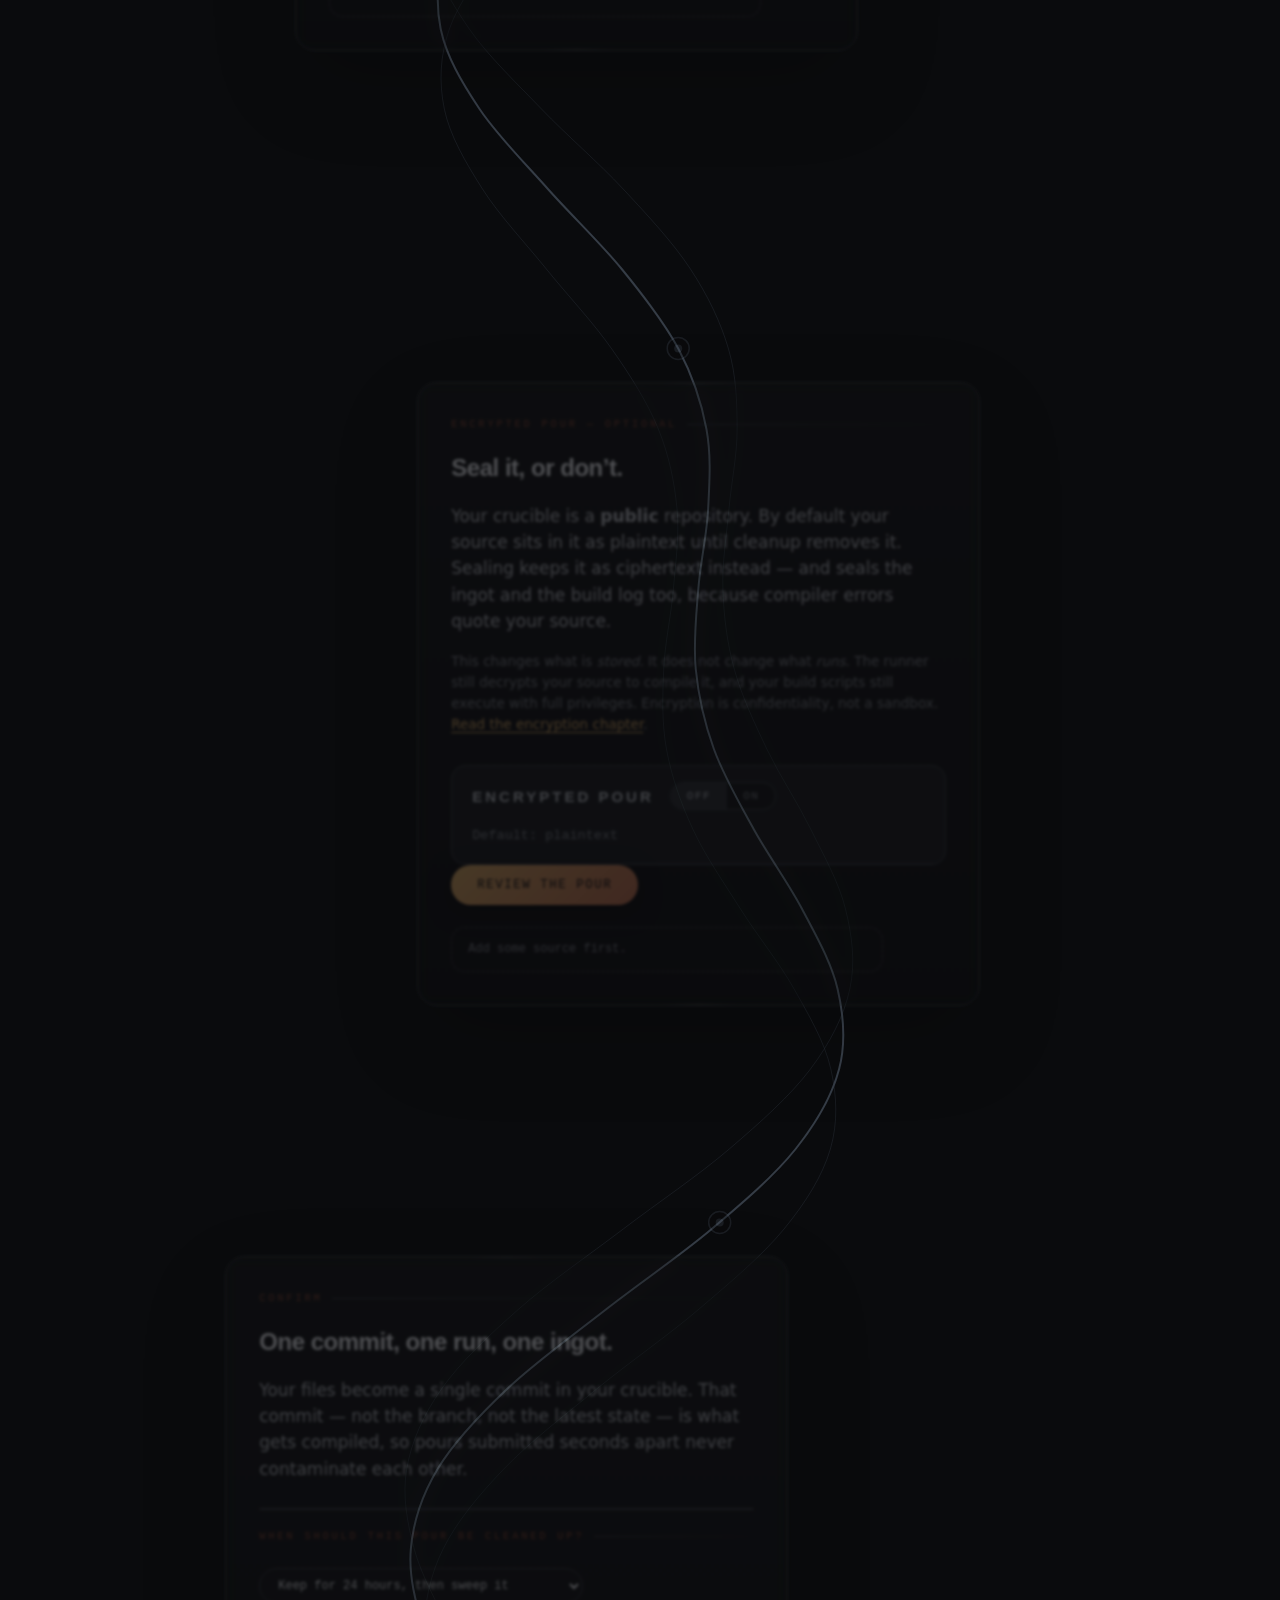
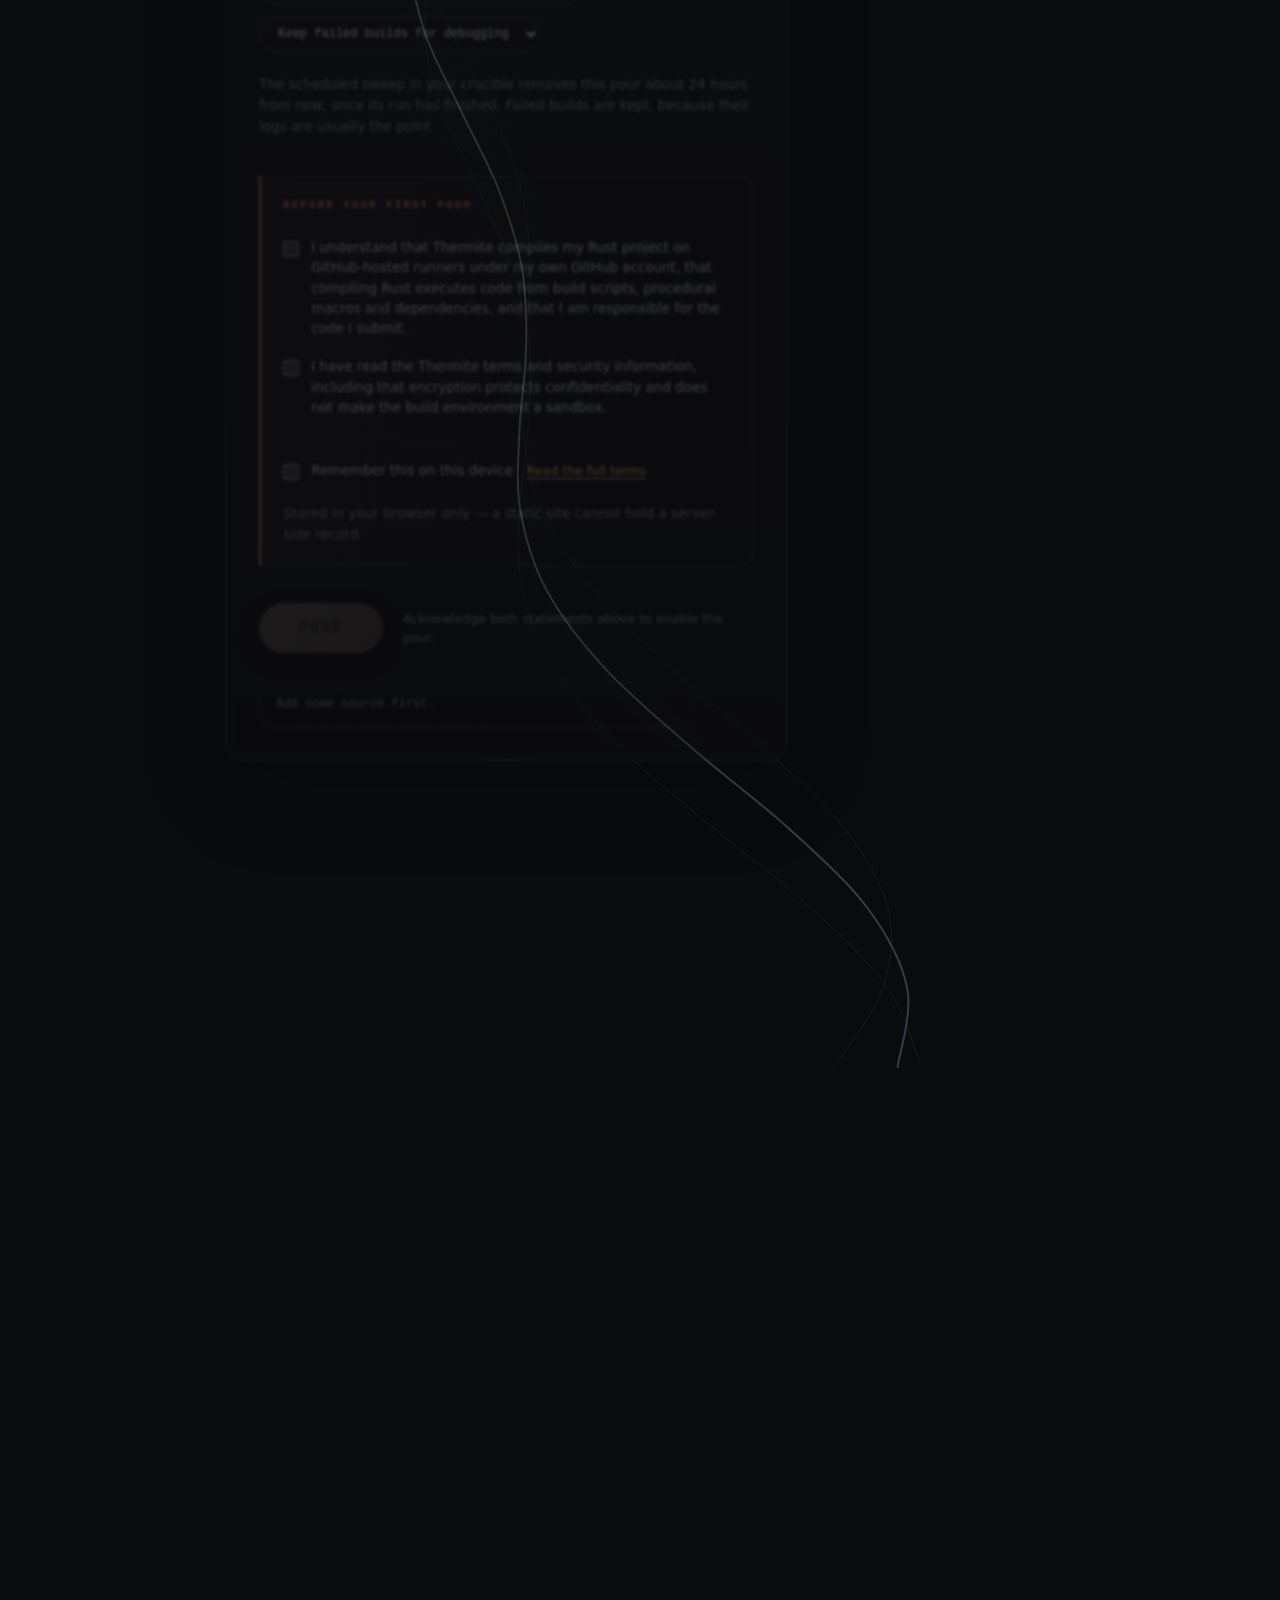
==== commit dfd9f9bd: "Added source option for github" ====
--- a/index.html
+++ b/index.html
@@ -70,11 +70,11 @@
       <div class="hero__name">THERMITE</div>
 
       <p class="hero__lede">
-        Hand it a <b>.rs</b> file or a whole cargo project. It compiles on GitHub's own
-        runners &mdash; in <b>your</b> account, on <b>your</b> quota &mdash; and hands back a
-        binary for any of eleven targets. There is no server behind this page. There is
-        no queue you are sharing. There is nothing here but a static file and your
-        GitHub account.
+        Hand it a <b>.rs</b> file, a cargo project, or the name of a public repository.
+        It compiles on GitHub's own runners &mdash; in <b>your</b> account, on <b>your</b>
+        quota, under <b>GitHub's</b> limits &mdash; and hands back a binary for any of eleven
+        targets. <b>Thermite has no application server</b>: no backend, no database, no queue
+        you are sharing. There is nothing here but a static file and your GitHub account.
       </p>
 
       <div class="hero__facts">
@@ -82,6 +82,7 @@
         <span>stable, beta, nightly, or any pinned version</span>
         <span>live logs, straight from the runner</span>
         <span>everything swept after 24 hours</span>
+        <span>your Actions minutes, your GitHub limits</span>
       </div>
 
       <div class="hero__cta">
@@ -191,6 +192,7 @@
       <div class="modeswap" role="group" aria-label="Submission type">
         <button id="mode-single" aria-pressed="true">Single .rs file</button>
         <button id="mode-cargo" aria-pressed="false">Cargo project .zip</button>
+        <button id="mode-repo" aria-pressed="false">From a GitHub repo</button>
       </div>
 
       <div class="drop" id="drop" tabindex="0" role="button"
@@ -200,8 +202,50 @@
       </div>
       <input type="file" id="file-input" class="sr-only" accept=".rs">
 
-      <div id="source-problem"></div>
-      <div id="source-card"></div>
+      <!-- upload modes -->
+      <div id="upload-pane">
+        <div id="source-problem"></div>
+        <div id="source-card"></div>
+      </div>
+
+      <!-- repository mode -->
+      <div id="repo-pane" class="hidden">
+        <p class="muted" style="margin-top:18px;max-width:66ch">
+          Nothing is uploaded. The runner clones the repository itself at build time,
+          so a large project costs one commit instead of a 12&nbsp;MiB archive.
+          <b>Public repositories only</b> &mdash; the fetch on the runner is anonymous.
+        </p>
+
+        <div class="repopick">
+          <div class="repopick__tabs" role="group" aria-label="How to choose a repository">
+            <button id="repo-tab-mine" aria-pressed="true">My repositories</button>
+            <button id="repo-tab-any" aria-pressed="false">owner/repository</button>
+          </div>
+
+          <div id="repo-mine">
+            <div class="repopick__row">
+              <label class="ack" style="padding:0">
+                <input type="checkbox" id="repo-rust-only" checked>
+                <span>Only repositories GitHub reports as Rust</span>
+              </label>
+              <div style="flex:1"></div>
+              <button class="btn btn--ghost btn--small" id="repo-refresh">Refresh</button>
+            </div>
+            <div id="repo-list" class="repolist"></div>
+          </div>
+
+          <div id="repo-any" class="hidden">
+            <div class="keyrow" style="margin-top:14px">
+              <input class="field" id="repo-input" placeholder="rust-lang/rustlings"
+                     autocomplete="off" spellcheck="false" aria-label="owner/repository">
+              <button class="btn" id="repo-lookup">Look it up</button>
+            </div>
+          </div>
+        </div>
+
+        <div id="repo-chosen"></div>
+        <div id="repo-problem"></div>
+      </div>
 
       <div style="margin-top:28px">
         <button class="btn" data-goto="seal" id="source-next" disabled>Continue</button>
@@ -318,7 +362,8 @@
       <div class="ignite">
         <button class="btn" id="pour-btn">Pour</button>
         <p class="ignite__note" id="pour-note">
-          Uses your GitHub Actions minutes. Public repositories are unmetered.
+          Runs on your GitHub account, against your Actions usage and GitHub&rsquo;s own
+          limits. Thermite caps you at 12 pours an hour on top of that.
         </p>
       </div>
       <div id="pour-problem"></div>
@@ -345,7 +390,7 @@
           <dt>Cleanup</dt>
           <dd>A scheduled workflow sweeps pours after 24 hours, and checks the Actions API first so a build that is still running is never touched.</dd>
           <dt>What it costs</dt>
-          <dd>Nothing, and no one else's quota. Actions minutes on public repositories are unmetered. Thermite caps you at 12 pours an hour so a stuck loop cannot run away.</dd>
+          <dd>No one else&rsquo;s quota &mdash; every build runs on your account, under GitHub&rsquo;s Actions limits and policies, which are theirs to change. Public repositories are not billed per minute today, but that is not a promise of unlimited compute, and concurrency caps and fair-use rules still apply. Thermite adds its own cap of 12 pours an hour so a stuck loop cannot run away with it.</dd>
         </dl>
       </div>
     </div>
--- a/styles/scenes.css
+++ b/styles/scenes.css
@@ -383,3 +383,118 @@
   .sheet dt { border-bottom: 0; padding-bottom: 0; background: none; }
   .perms li { grid-template-columns: 1fr; gap: 4px; }
 }
+
+
+/* --- choosing a repository as the source -------------------------------- */
+
+.repopick { margin-top: 20px; }
+
+.repopick__tabs {
+  display: flex; border: 1px solid var(--rule); border-radius: var(--r-pill);
+  width: fit-content; overflow: hidden;
+}
+.repopick__tabs button {
+  appearance: none; cursor: pointer; background: transparent; border: 0;
+  color: var(--scale); font-family: var(--mono); font-size: 11.5px;
+  letter-spacing: .12em; text-transform: uppercase; padding: 10px 20px;
+  transition: all .2s;
+}
+.repopick__tabs button[aria-pressed='true'] { background: var(--raised); color: var(--pour); }
+
+.repopick__row {
+  display: flex; align-items: center; gap: 14px; flex-wrap: wrap;
+  margin: 18px 0 12px;
+}
+
+.repolist {
+  border: 1px solid var(--rule); border-radius: var(--r-md);
+  background: var(--panel); max-height: 320px; overflow: auto;
+}
+.repolist:empty { display: none; }
+
+.repo {
+  display: grid; grid-template-columns: 1fr auto; gap: 3px 12px;
+  width: 100%; text-align: left; cursor: pointer;
+  appearance: none; background: none; border: 0;
+  border-bottom: 1px solid var(--ash); padding: 13px 16px;
+  transition: background .18s;
+}
+.repo:last-child { border-bottom: 0; }
+.repo:hover { background: var(--raised); }
+.repo[aria-pressed='true'] { background: rgba(255,163,23,.07); box-shadow: inset 2px 0 0 var(--pour); }
+.repo__name { font-family: var(--mono); font-size: 13px; color: var(--bright); }
+.repo__desc {
+  grid-column: 1; font-size: 12.5px; color: var(--scale); line-height: 1.4;
+  overflow: hidden; text-overflow: ellipsis; display: -webkit-box;
+  -webkit-line-clamp: 2; -webkit-box-orient: vertical;
+}
+.repo__lang {
+  grid-row: 1 / span 2; align-self: center;
+  font-family: var(--mono); font-size: 10px; letter-spacing: .1em; text-transform: uppercase;
+  color: var(--scale); border: 1px solid var(--rule);
+  padding: 2px 9px; border-radius: var(--r-pill); white-space: nowrap;
+}
+.repo__lang[data-rust='true'] { color: var(--pour); border-color: rgba(255,163,23,.35); }
+
+/* --- the folder navigator ----------------------------------------------- */
+
+.nav {
+  margin-top: 18px; border: 1px solid var(--rule); border-radius: var(--r-md);
+  background: var(--panel); overflow: hidden;
+  animation: slot-in .4s var(--ease);
+}
+.nav__bar {
+  display: flex; align-items: center; gap: 10px; flex-wrap: wrap;
+  padding: 12px 16px; border-bottom: 1px solid var(--ash);
+  font-family: var(--mono); font-size: 12px; color: var(--steel);
+}
+.nav__bar select {
+  background: var(--iron); border: 1px solid var(--rule); color: var(--bright);
+  font-family: var(--mono); font-size: 12px; padding: 6px 10px;
+  border-radius: var(--r-pill); max-width: 220px;
+}
+.nav__crumbs { display: flex; align-items: center; gap: 4px; flex-wrap: wrap; }
+.nav__crumb {
+  appearance: none; background: none; border: 0; cursor: pointer;
+  color: var(--pour); font: inherit; padding: 2px 4px; border-radius: var(--r-xs);
+}
+.nav__crumb:hover { background: rgba(255,163,23,.1); }
+.nav__crumb[disabled] { color: var(--scale); cursor: default; }
+.nav__sep { color: var(--rule); }
+
+.nav__list { max-height: 240px; overflow: auto; }
+.nav__row {
+  display: flex; align-items: center; gap: 10px; width: 100%;
+  appearance: none; background: none; border: 0; cursor: pointer;
+  text-align: left; padding: 9px 16px; border-bottom: 1px solid var(--ash);
+  font-family: var(--mono); font-size: 12.5px; color: var(--steel);
+  transition: background .16s;
+}
+.nav__row:last-child { border-bottom: 0; }
+.nav__row:hover { background: var(--raised); color: var(--bright); }
+.nav__row::before { content: ''; width: 6px; height: 6px; background: var(--rule); transform: rotate(45deg); flex: none; }
+.nav__row[data-crate='true']::before { background: var(--pour); box-shadow: 0 0 8px var(--pour); }
+.nav__row small { margin-left: auto; color: var(--scale); font-size: 10.5px; letter-spacing: .08em; text-transform: uppercase; }
+
+.nav__foot {
+  display: flex; align-items: center; gap: 12px; flex-wrap: wrap;
+  padding: 14px 16px; border-top: 1px solid var(--ash);
+  background: rgba(0,0,0,.18);
+}
+.nav__verdict { font-size: 13px; color: var(--steel); flex: 1 1 260px; }
+.nav__verdict b { color: var(--bright); }
+.nav__verdict[data-ok='false'] { color: var(--ember); }
+
+.crates { display: flex; flex-wrap: wrap; gap: 7px; padding: 12px 16px; border-bottom: 1px solid var(--ash); }
+.crates__label {
+  font-family: var(--mono); font-size: 10px; letter-spacing: .16em;
+  text-transform: uppercase; color: var(--scale); width: 100%;
+}
+.crate {
+  appearance: none; cursor: pointer; background: var(--iron);
+  border: 1px solid var(--rule); border-radius: var(--r-pill);
+  color: var(--steel); font-family: var(--mono); font-size: 11.5px;
+  padding: 5px 13px; transition: all .18s;
+}
+.crate:hover { border-color: var(--pour); color: var(--bright); }
+.crate[aria-pressed='true'] { background: var(--pour); border-color: var(--pour); color: var(--slag); }
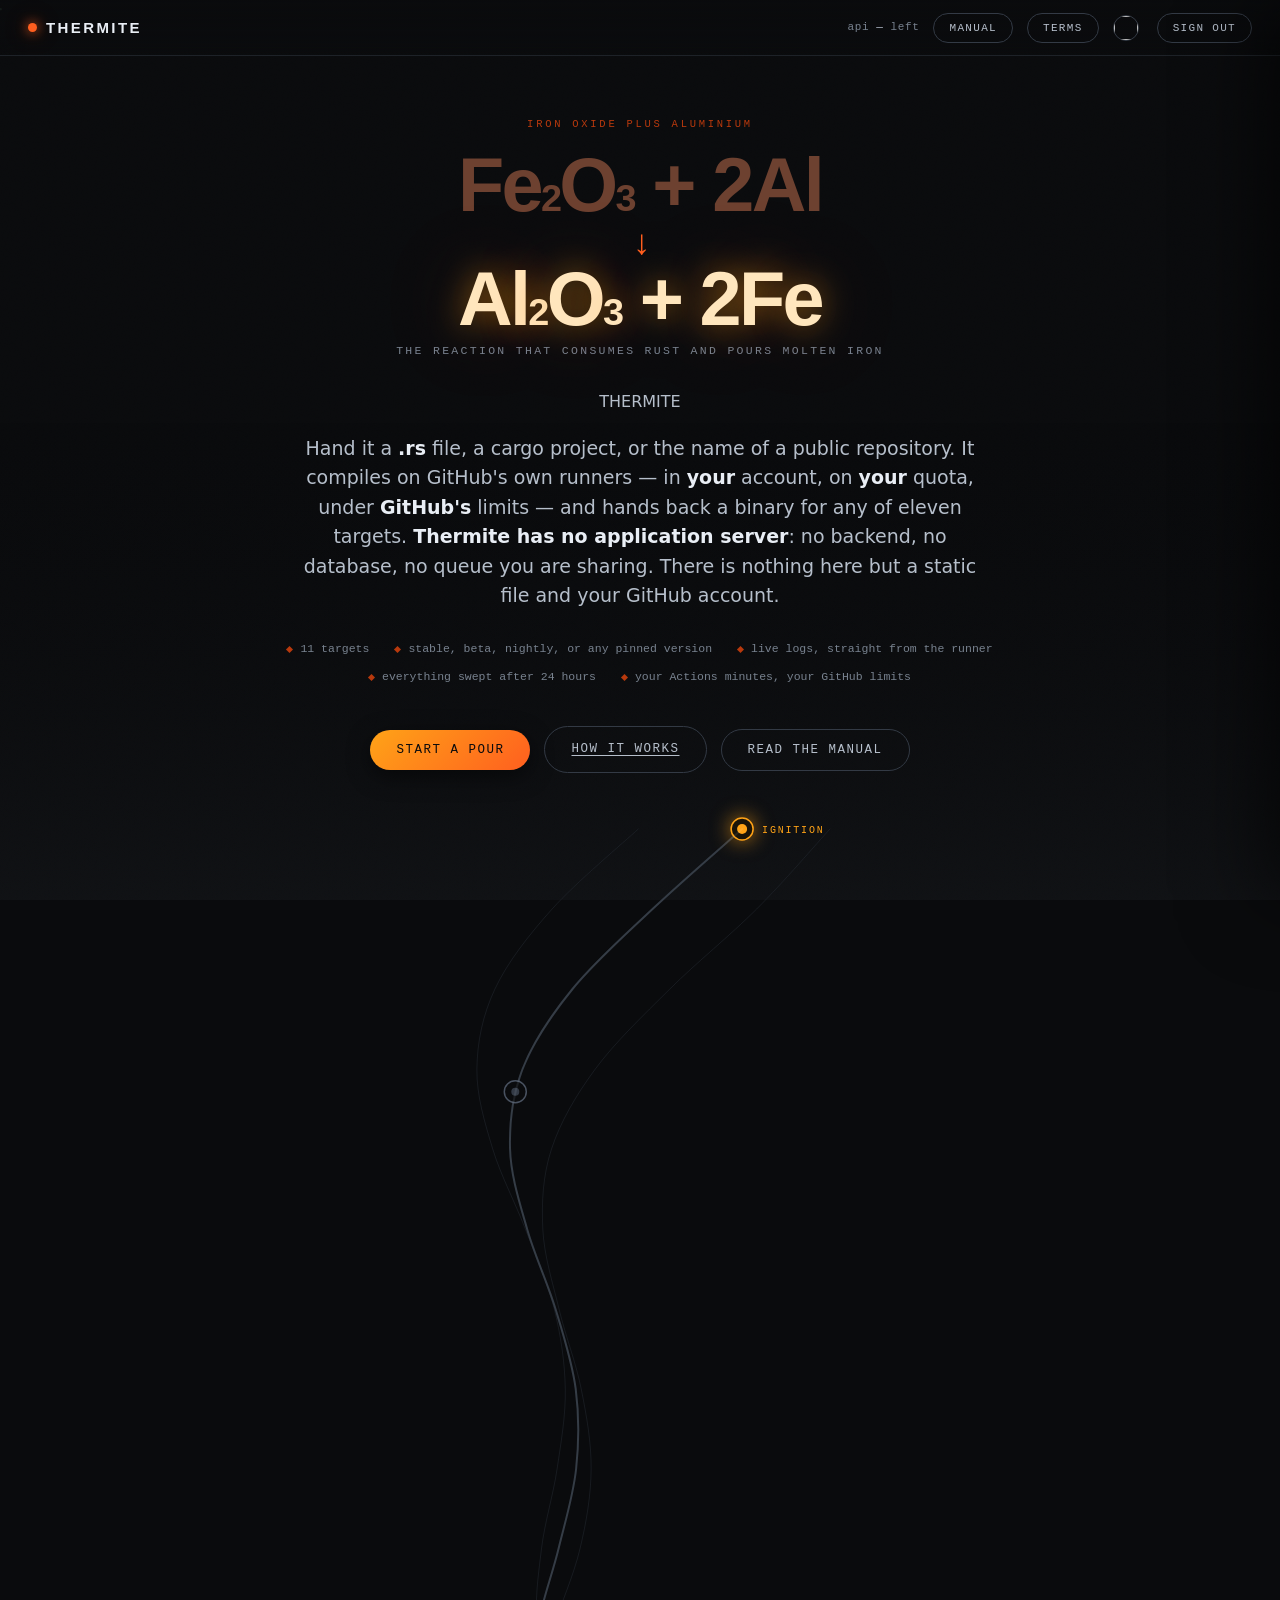
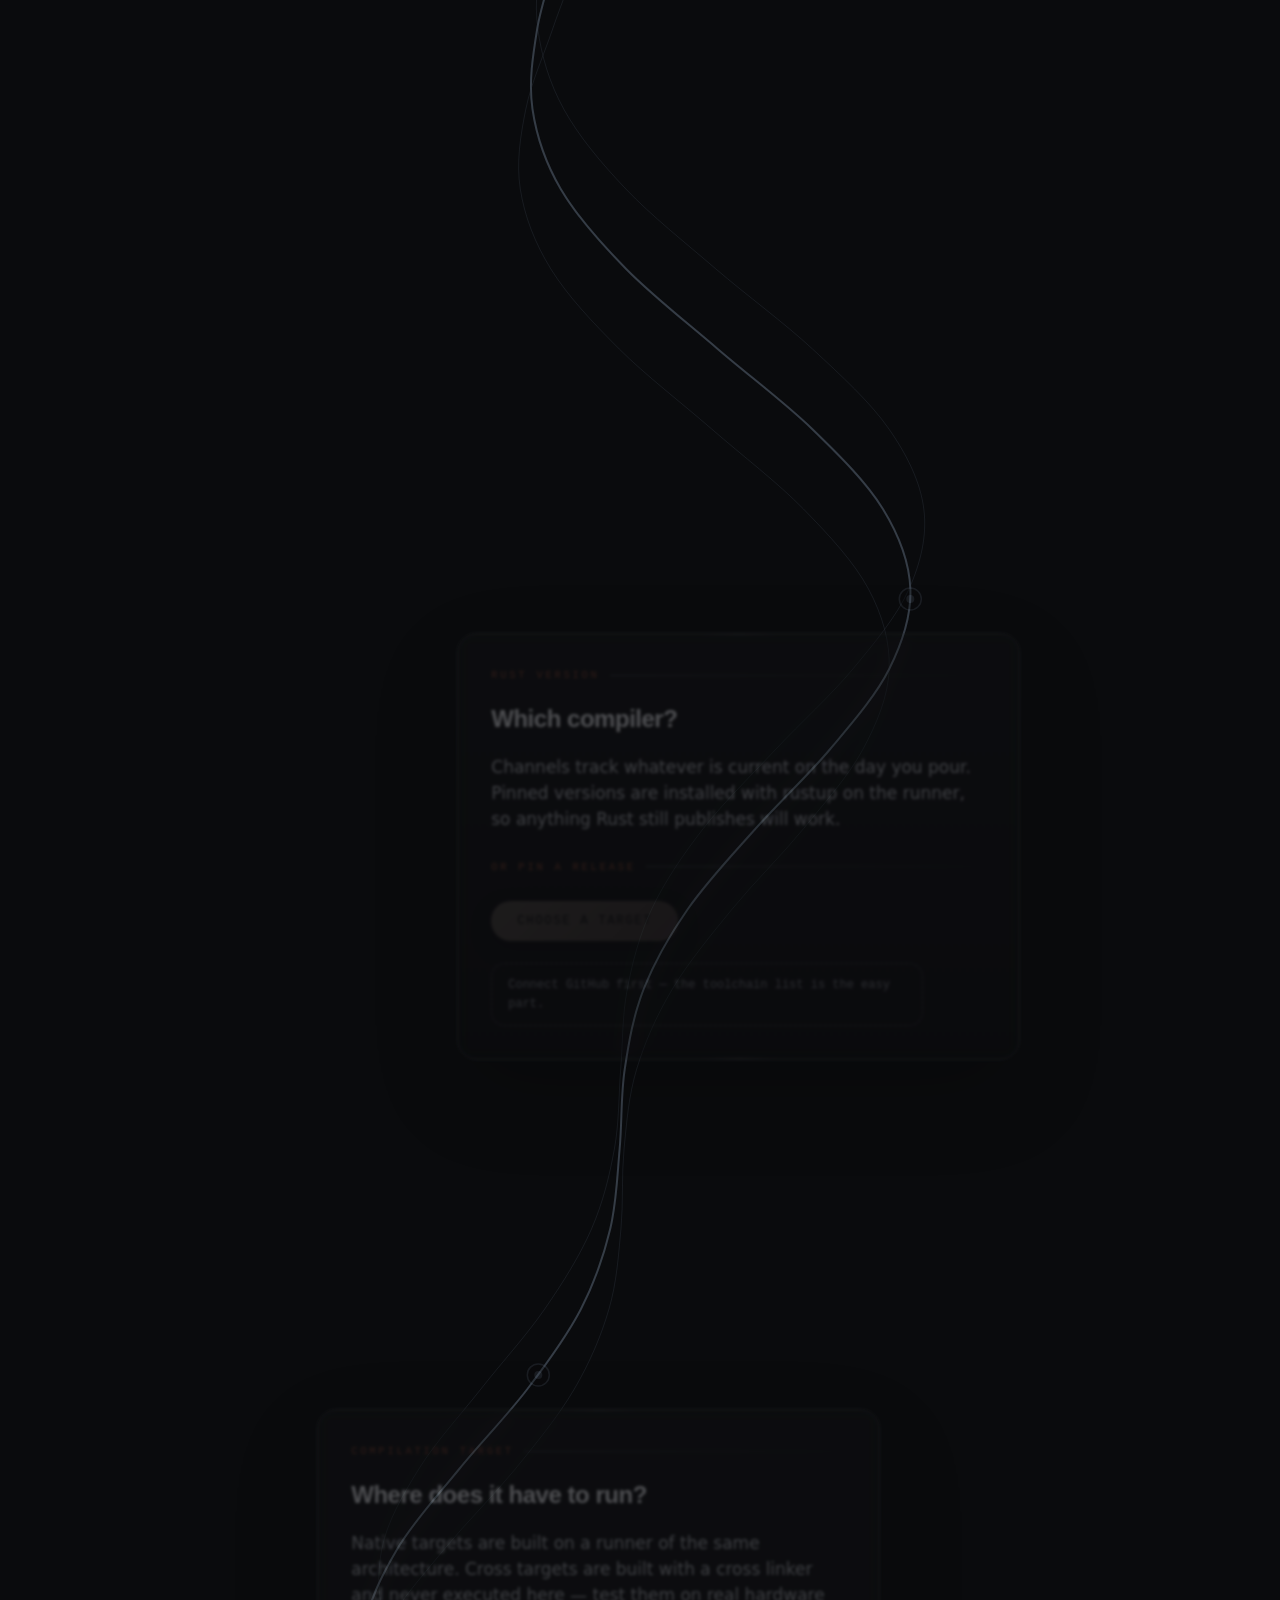
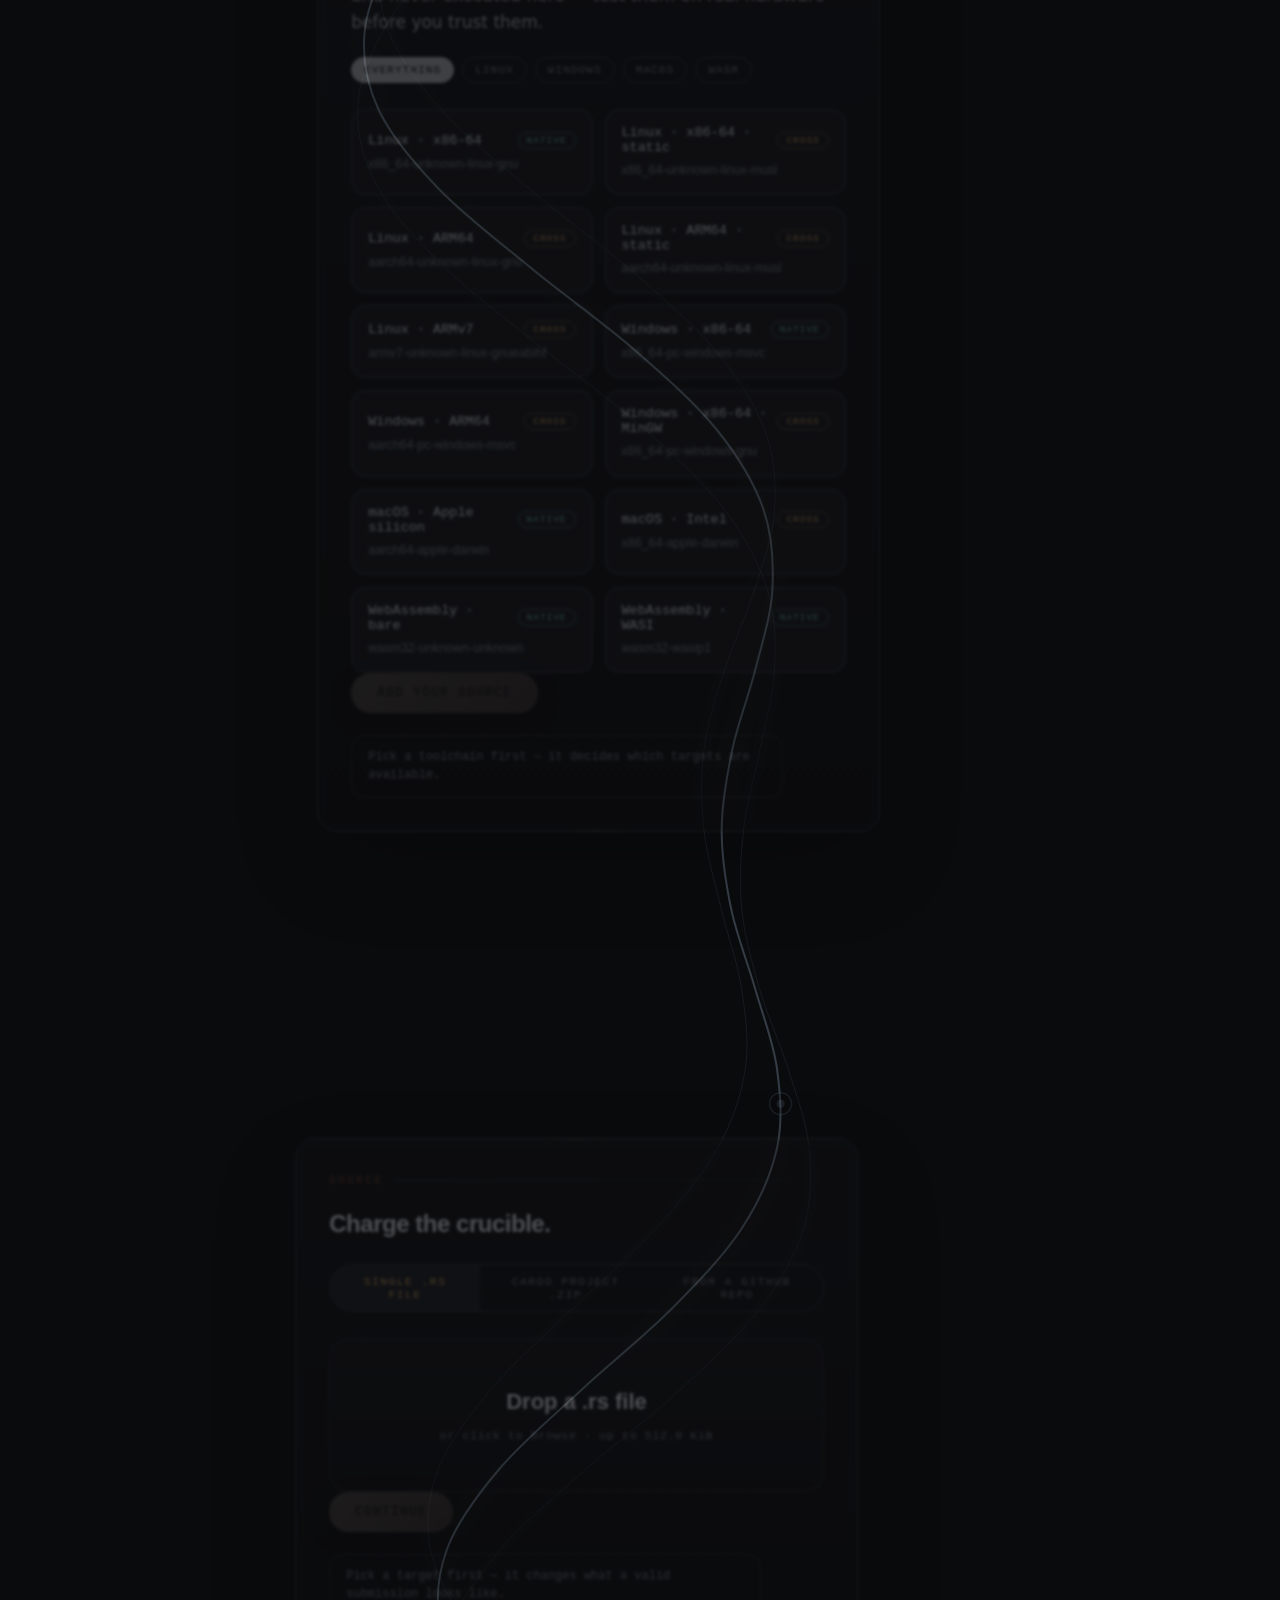
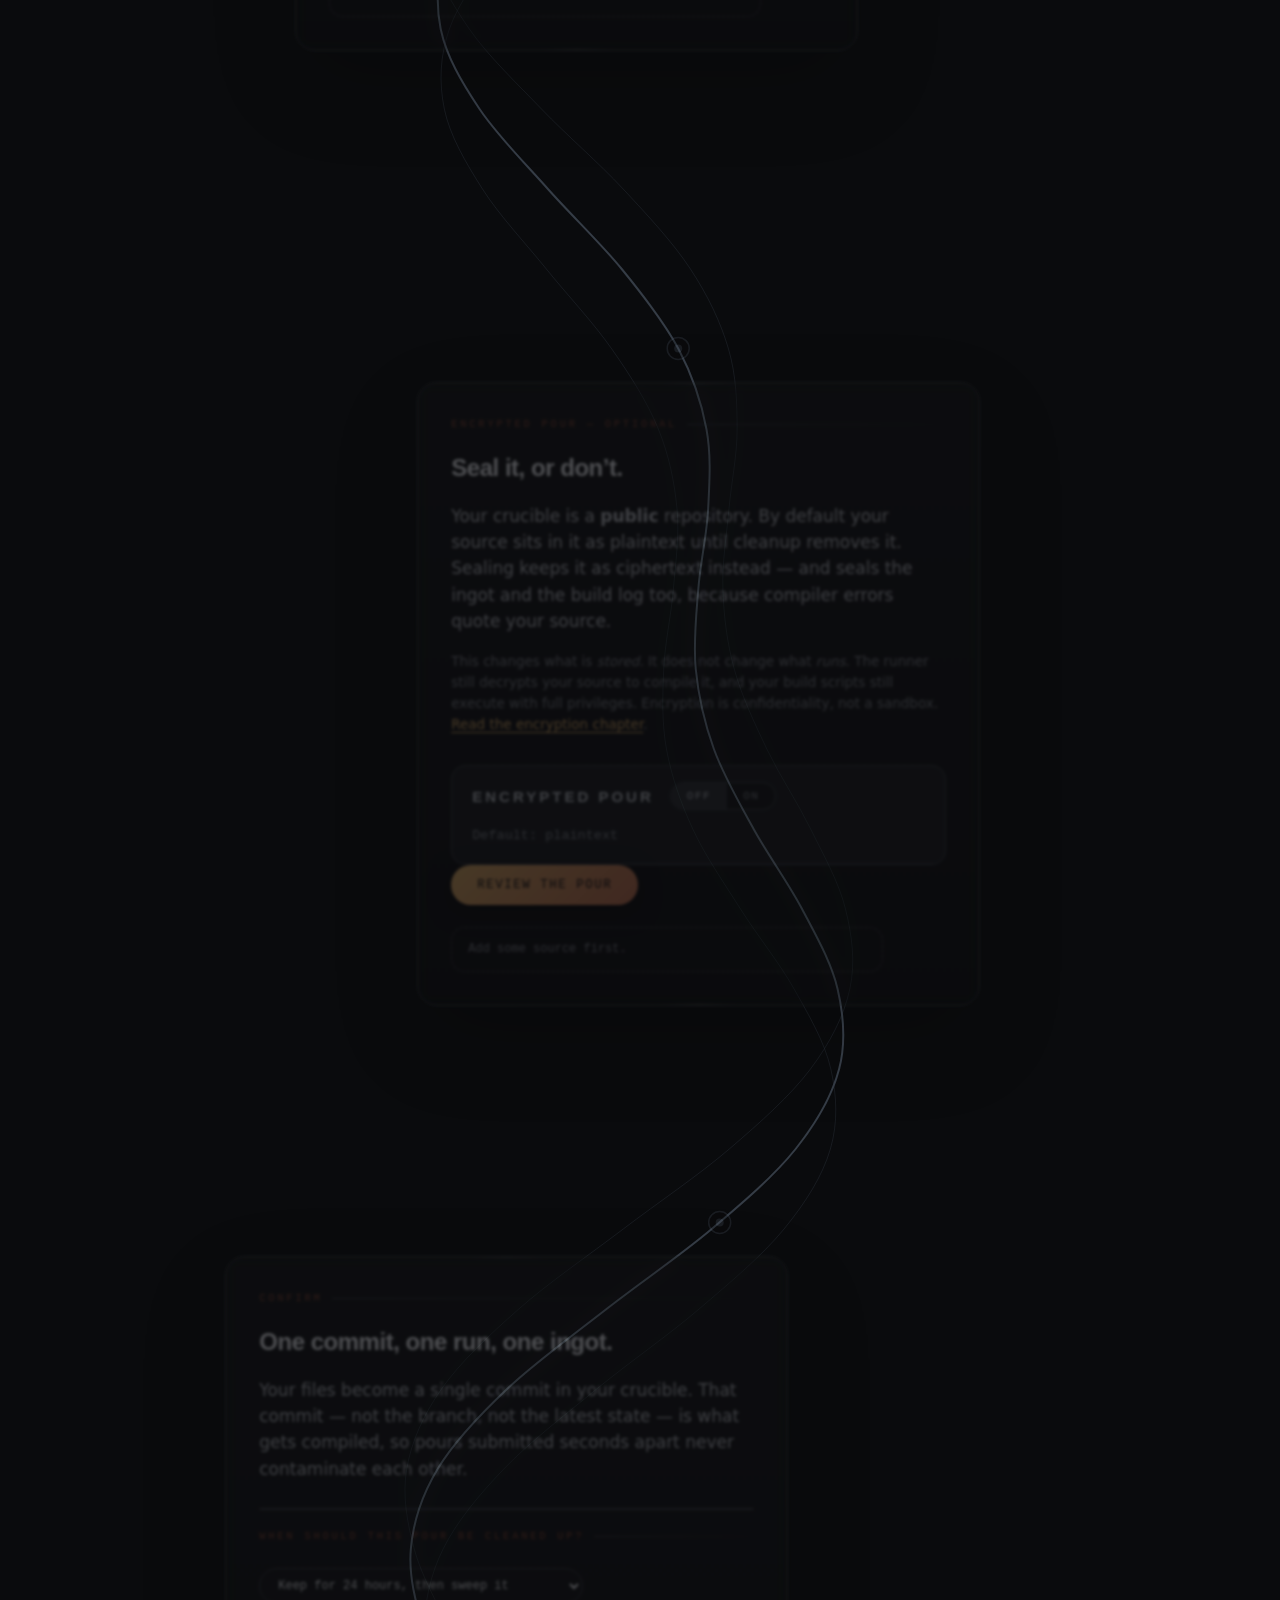
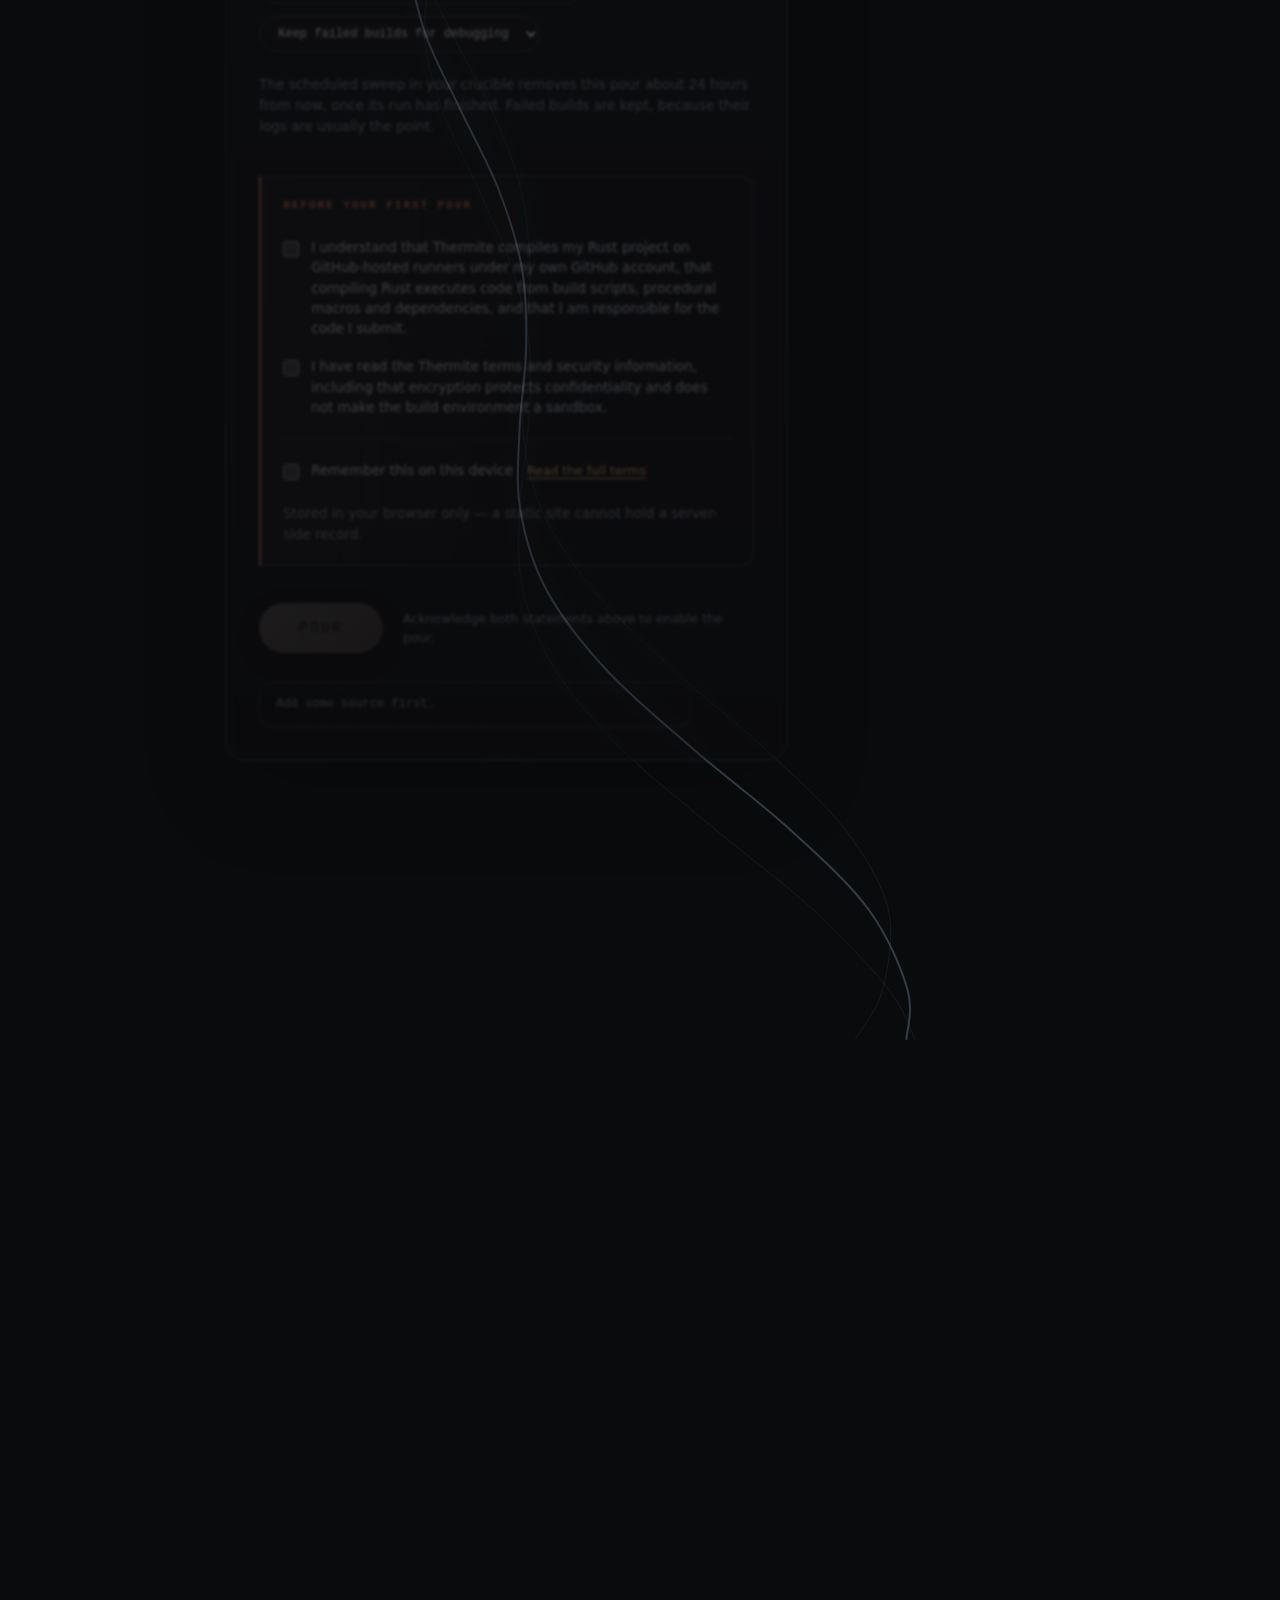
==== commit 2959780f: "github source tab fix" ====
--- a/index.html
+++ b/index.html
@@ -195,15 +195,15 @@
         <button id="mode-repo" aria-pressed="false">From a GitHub repo</button>
       </div>
 
-      <div class="drop" id="drop" tabindex="0" role="button"
-           aria-label="Choose a file, or drop one here">
-        <div class="drop__big" id="drop-title">Drop a .rs file</div>
-        <div class="drop__hint" id="drop-hint">or click to browse &middot; up to 512 KiB</div>
-      </div>
-      <input type="file" id="file-input" class="sr-only" accept=".rs">
-
-      <!-- upload modes -->
+      <!-- upload modes: the drop zone belongs INSIDE the pane that gets hidden,
+           or it survives the switch to the repository tab -->
       <div id="upload-pane">
+        <div class="drop" id="drop" tabindex="0" role="button"
+             aria-label="Choose a file, or drop one here">
+          <div class="drop__big" id="drop-title">Drop a .rs file</div>
+          <div class="drop__hint" id="drop-hint">or click to browse &middot; up to 512 KiB</div>
+        </div>
+        <input type="file" id="file-input" class="sr-only" accept=".rs">
         <div id="source-problem"></div>
         <div id="source-card"></div>
       </div>
